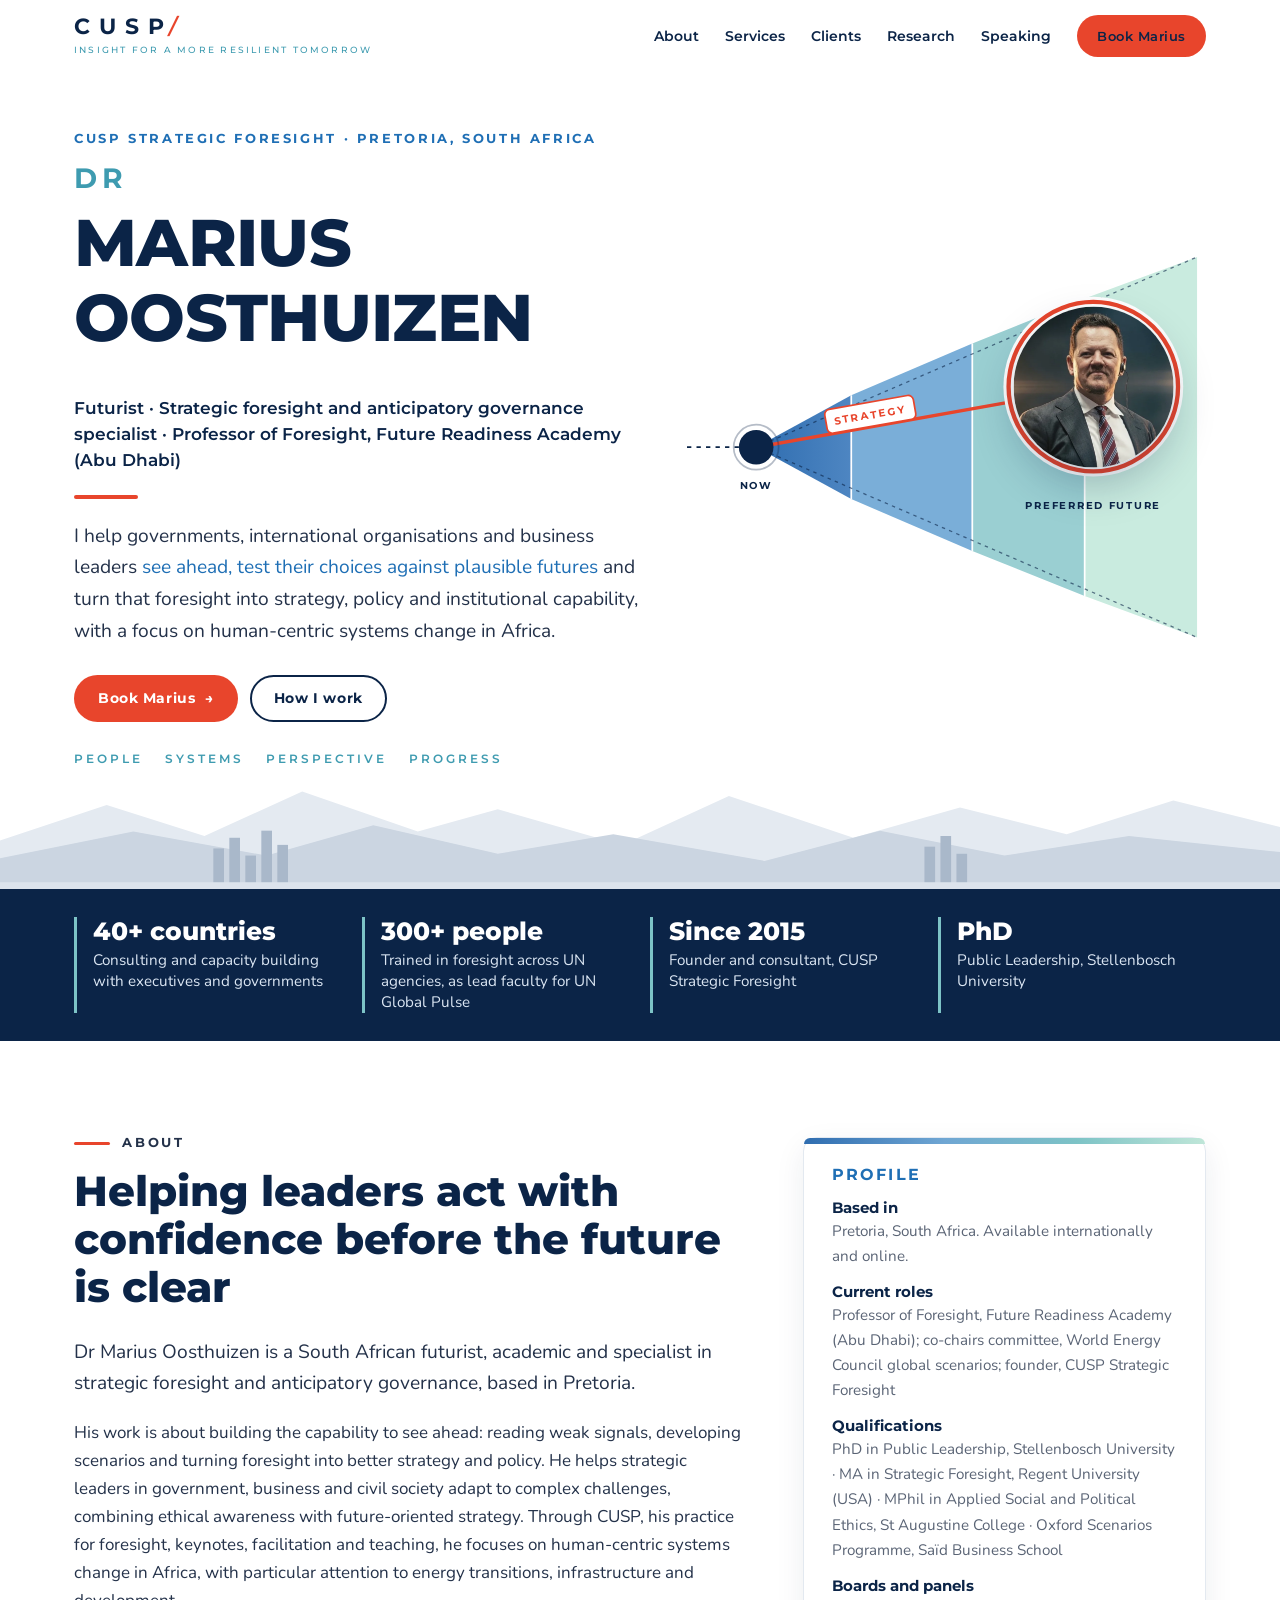
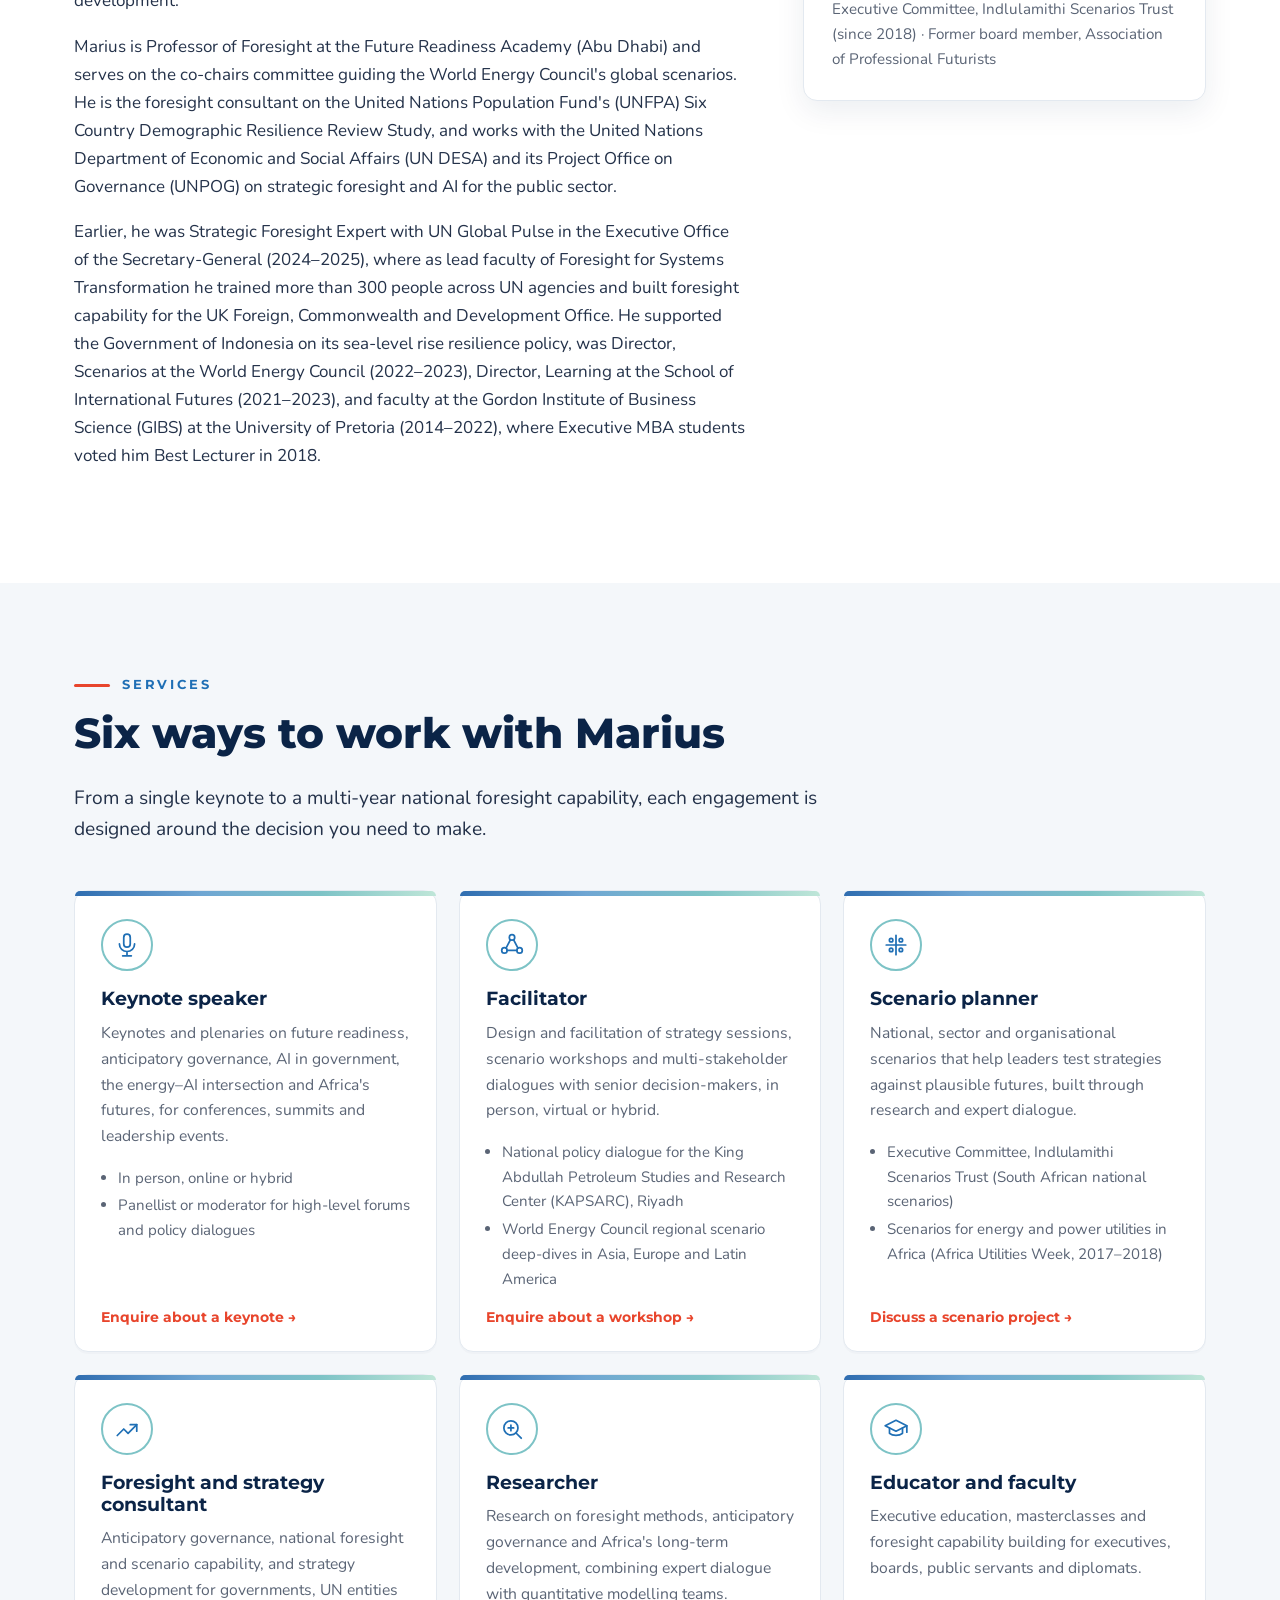
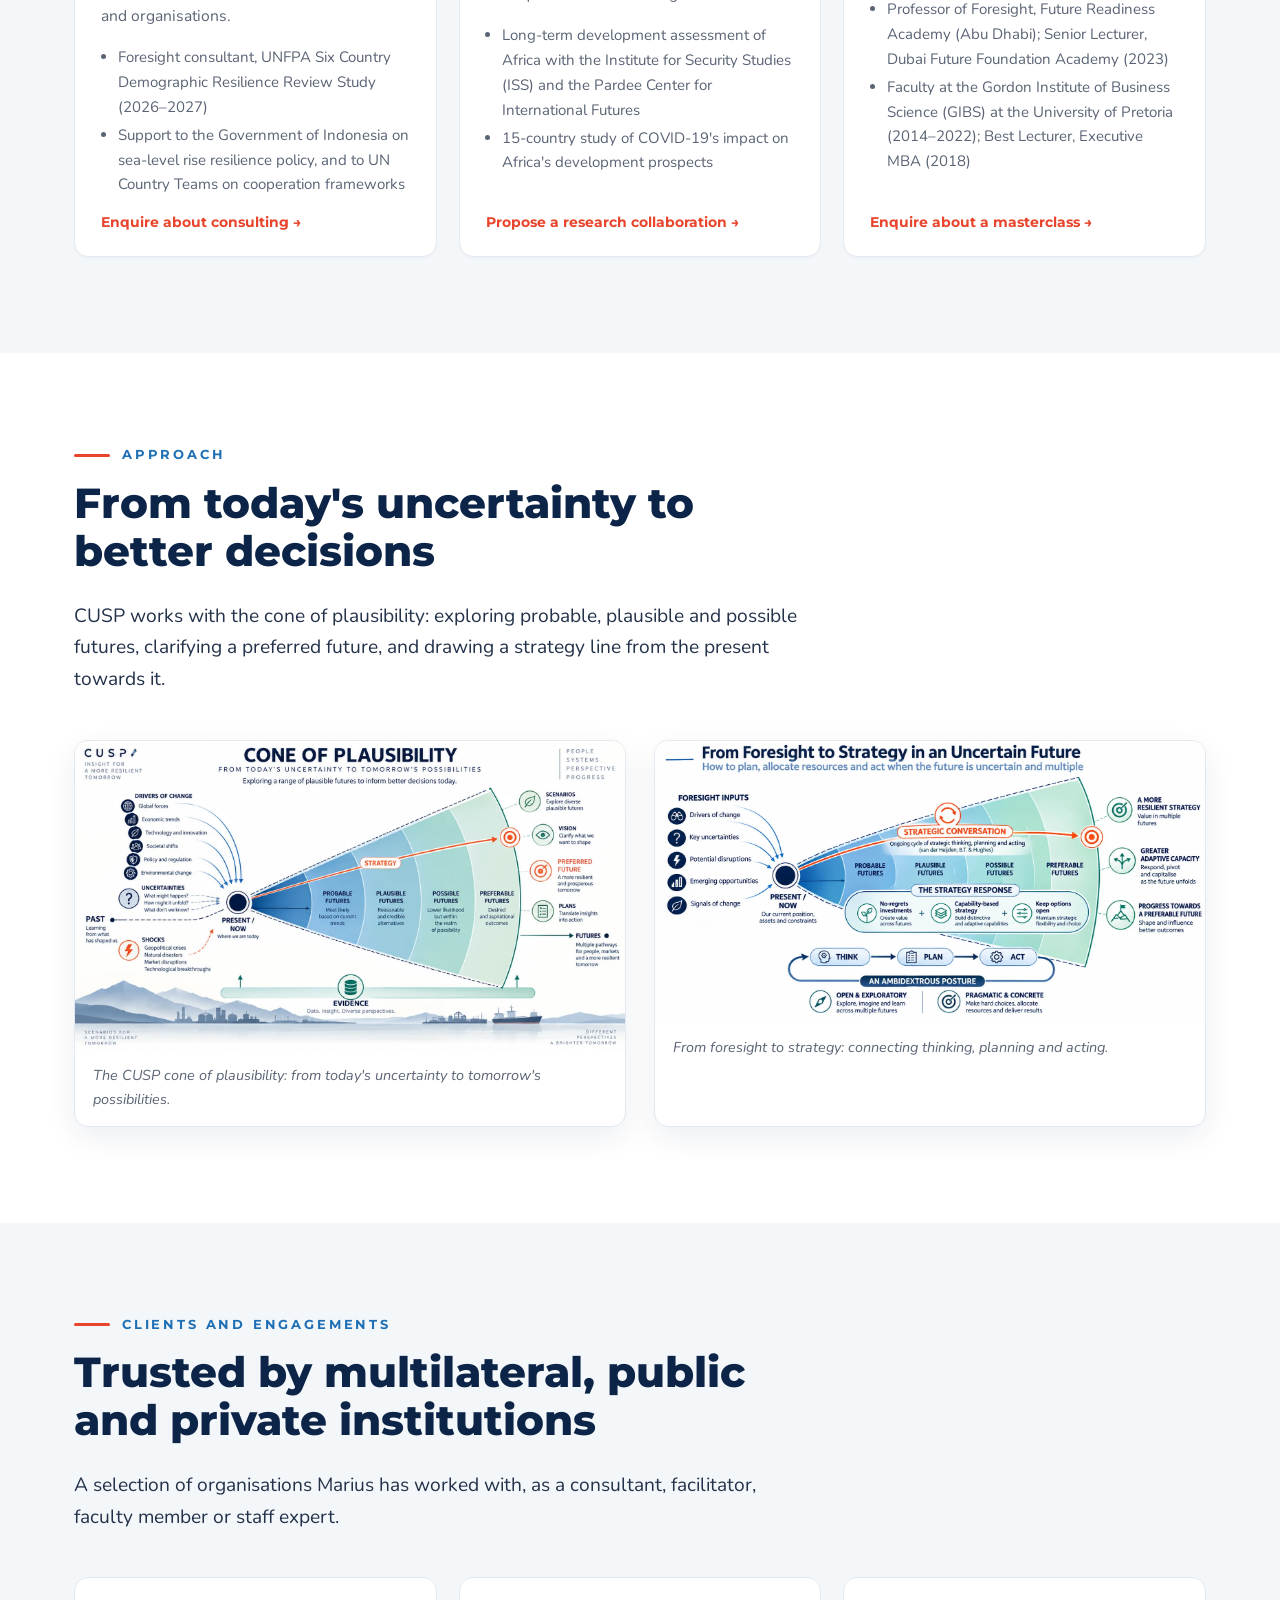
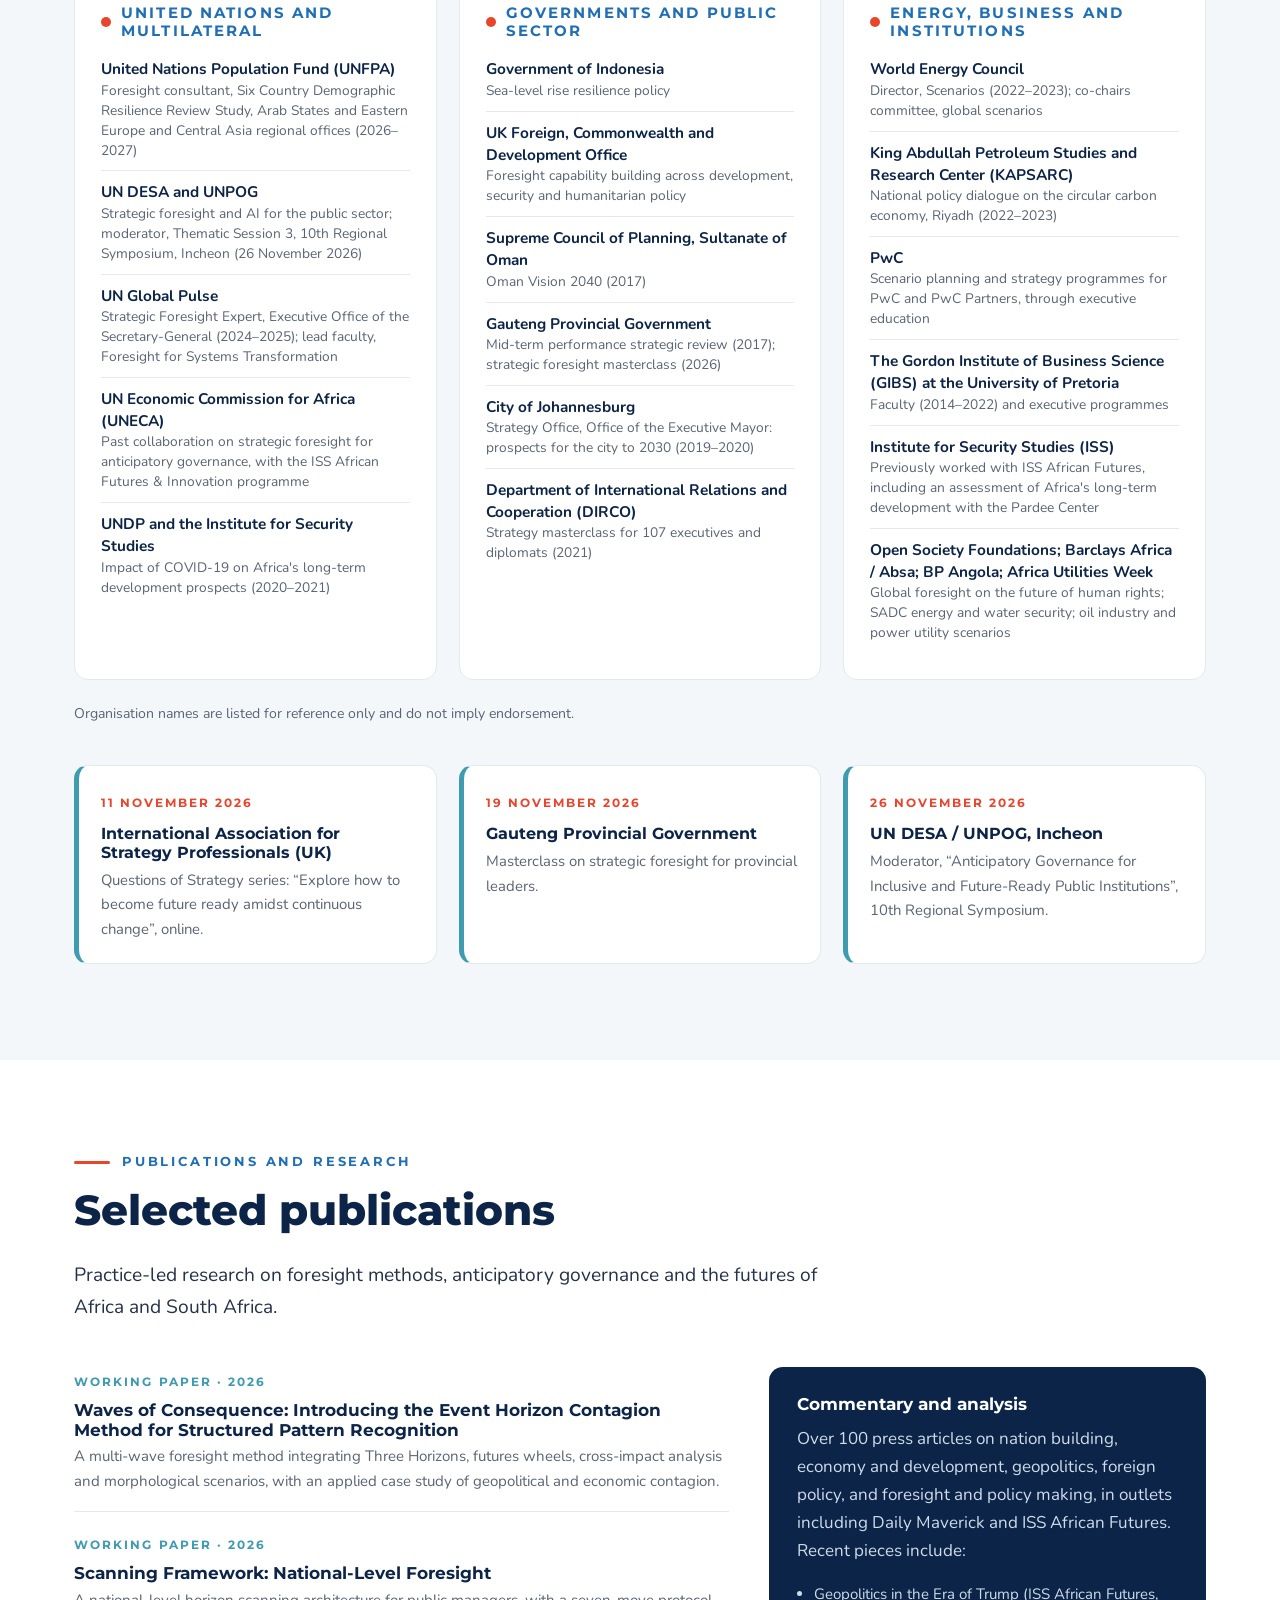
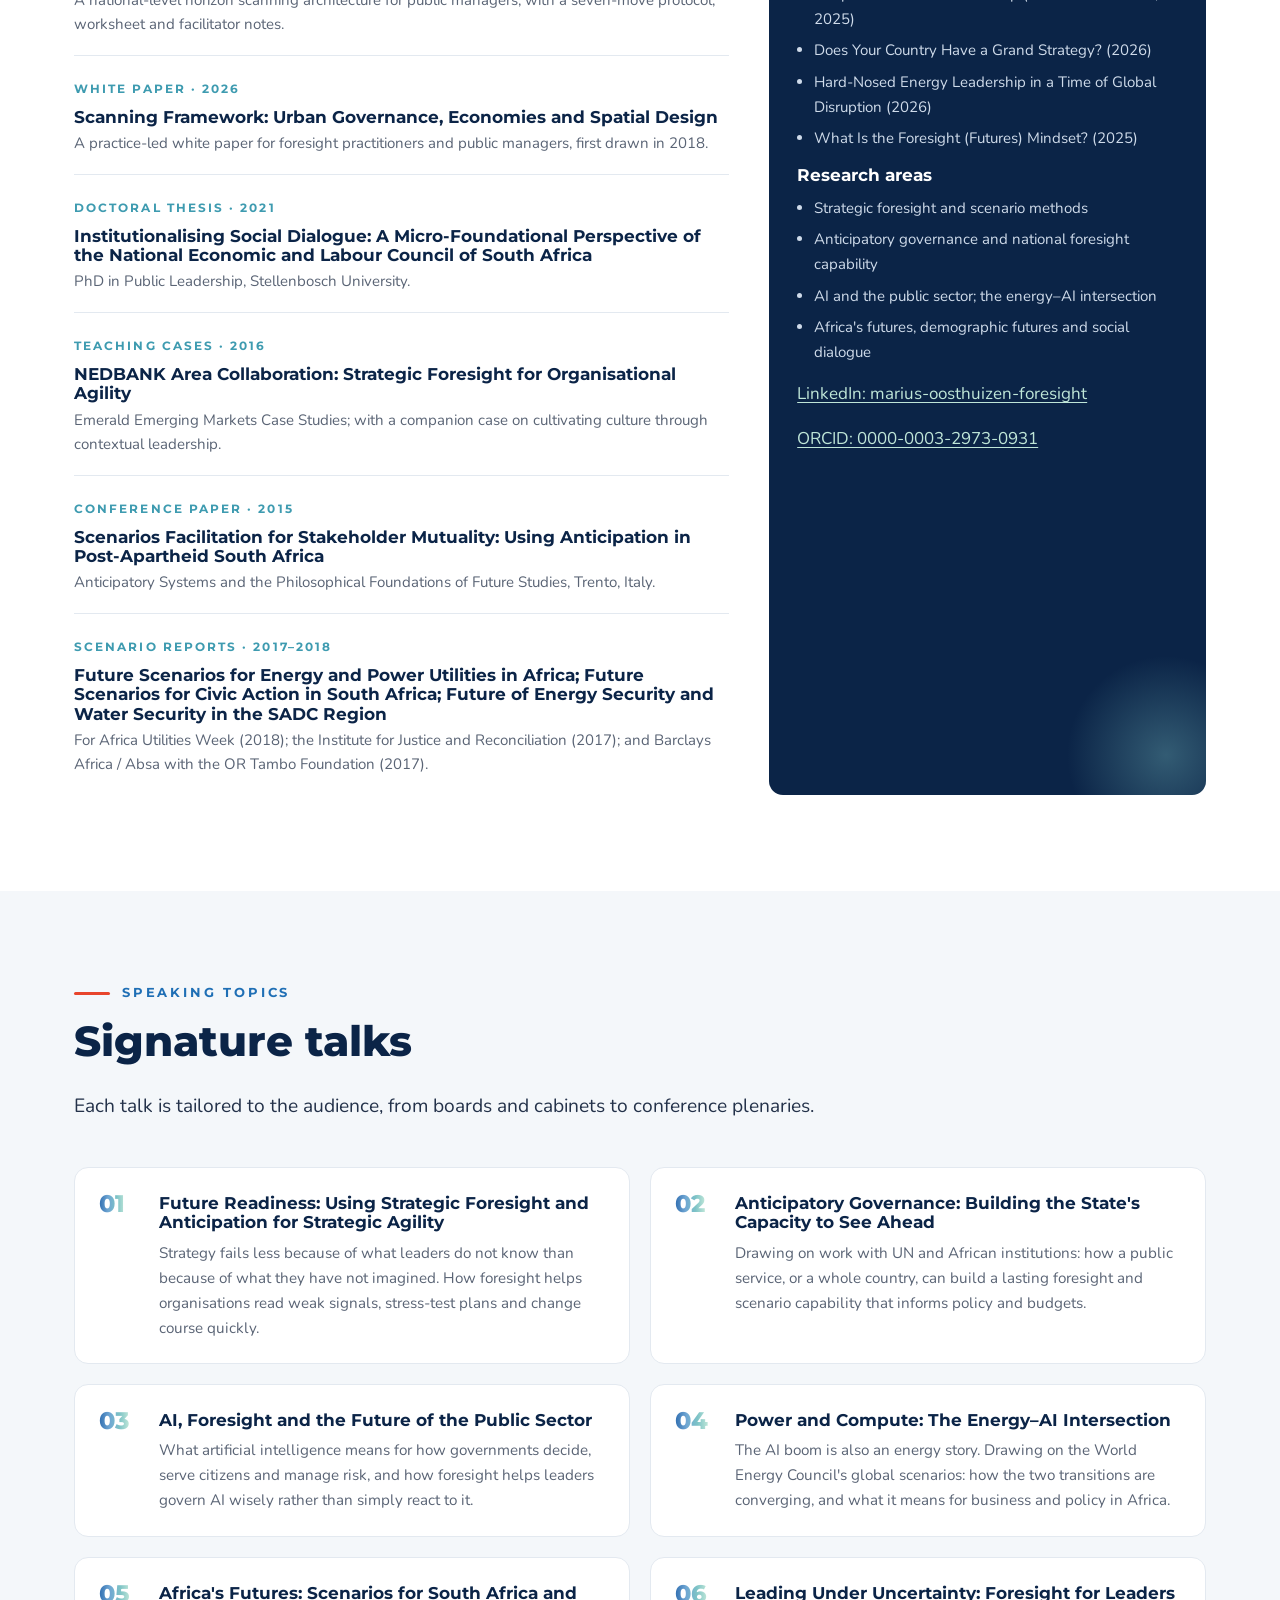
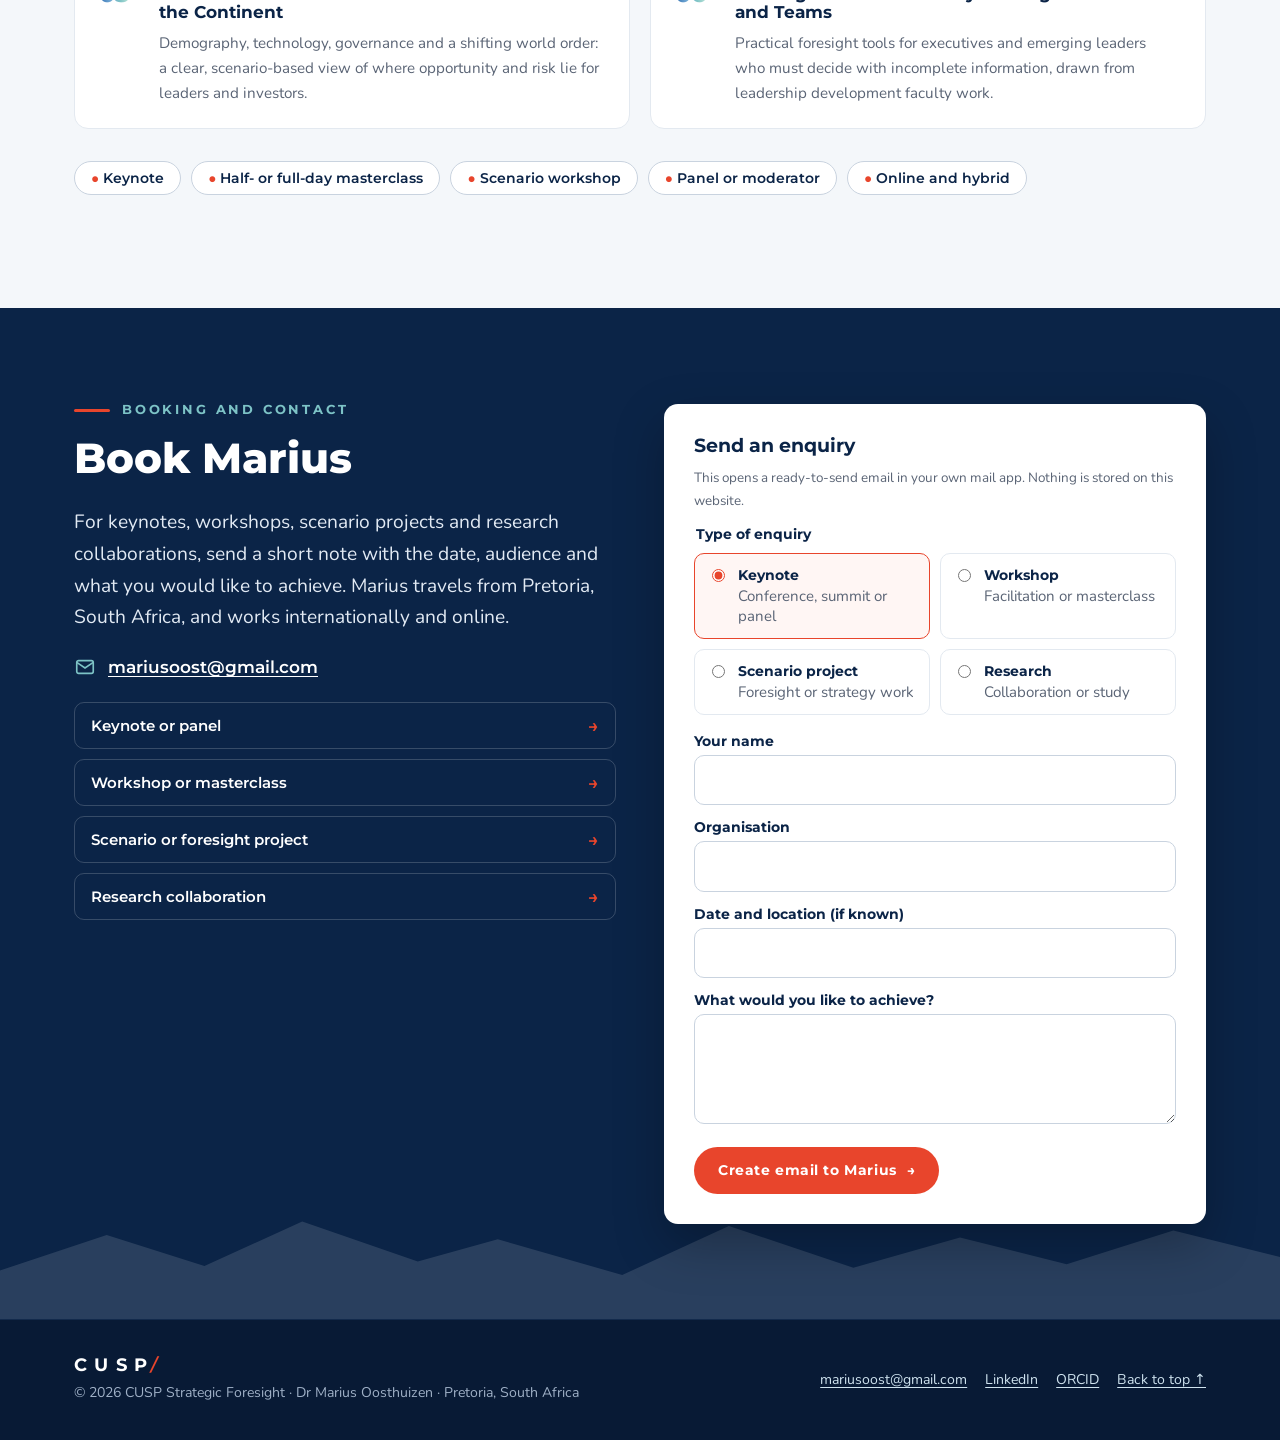
==== index.html @ da92bbe0 "CUSP website: initial publish" ====
<!doctype html>
<html lang="en-ZA">
<head>
<meta charset="utf-8">
<meta name="viewport" content="width=device-width,initial-scale=1">
<title>Dr Marius Oosthuizen | CUSP Strategic Foresight</title>
<meta name="description" content="Dr Marius Oosthuizen is a South African futurist and specialist in strategic foresight and anticipatory governance. Keynotes, facilitation, scenario planning, consulting, research and teaching, from Pretoria to the world.">
<meta name="author" content="Dr Marius Oosthuizen">
<meta name="theme-color" content="#0B2447">
<!-- When the site has its final address, set it here and in og:url / og:image (absolute URLs). -->
<link rel="canonical" href="https://mariusoost-sketch.github.io/">
<meta property="og:url" content="https://mariusoost-sketch.github.io/">
<meta property="og:type" content="website">
<meta property="og:site_name" content="CUSP Strategic Foresight">
<meta property="og:title" content="Dr Marius Oosthuizen | CUSP Strategic Foresight">
<meta property="og:description" content="Strategic foresight and anticipatory governance for leaders in Africa and beyond: keynotes, facilitation, scenario planning, consulting, research and teaching.">
<meta property="og:image" content="https://mariusoost-sketch.github.io/assets/img/og-image.png">
<meta property="og:image:width" content="1200">
<meta property="og:image:height" content="630">
<meta property="og:image:alt" content="CUSP Strategic Foresight: Dr Marius Oosthuizen, with the CUSP cone of plausibility">
<meta property="og:locale" content="en_ZA">
<meta name="twitter:card" content="summary_large_image">
<meta name="twitter:title" content="Dr Marius Oosthuizen | CUSP Strategic Foresight">
<meta name="twitter:description" content="Strategic foresight and anticipatory governance: keynotes, facilitation, scenario planning, consulting, research and teaching.">
<meta name="twitter:image" content="https://mariusoost-sketch.github.io/assets/img/og-image.png">
<link rel="icon" href="assets/img/favicon.svg" type="image/svg+xml">
<link rel="icon" href="assets/img/favicon-32.png" sizes="32x32" type="image/png">
<link rel="apple-touch-icon" href="assets/img/apple-touch-icon.png">
<link rel="preload" href="assets/fonts/montserrat-var.woff2" as="font" type="font/woff2" crossorigin>
<link rel="preload" href="assets/fonts/nunito-var.woff2" as="font" type="font/woff2" crossorigin>
<link rel="stylesheet" href="assets/css/styles.css">
<script type="application/ld+json">
{
  "@context":"https://schema.org",
  "@type":"Person",
  "name":"Marius Oosthuizen",
  "honorificPrefix":"Dr",
  "jobTitle":"Strategic foresight and anticipatory governance specialist; Professor of Foresight, Future Readiness Academy (Abu Dhabi)",
  "email":"mailto:mariusoost@gmail.com",
  "address":{"@type":"PostalAddress","addressLocality":"Pretoria","addressCountry":"ZA"},
  "worksFor":{"@type":"Organization","name":"CUSP Strategic Foresight","foundingDate":"2015"},
  "alumniOf":[{"@type":"CollegeOrUniversity","name":"Stellenbosch University"},{"@type":"CollegeOrUniversity","name":"Regent University"}],
  "sameAs":["https://orcid.org/0000-0003-2973-0931","https://www.linkedin.com/in/marius-oosthuizen-foresight/"]
}
</script>
</head>
<body>
<a class="skip" href="#main">Skip to content</a>

<header class="site-header" id="top">
  <nav class="wrap nav" aria-label="Main">
    <a class="brand" href="#top" aria-label="CUSP Strategic Foresight, back to top">
      <span class="wordmark">CUSP<span class="slash" aria-hidden="true">/</span></span>
      <span class="tagline">Insight for a more resilient tomorrow</span>
    </a>
    <button class="menu-toggle" aria-expanded="false" aria-controls="nav-links" aria-label="Open menu">
      <svg viewBox="0 0 24 24" fill="none" stroke="currentColor" stroke-width="2" stroke-linecap="round" aria-hidden="true"><path d="M3 6h18M3 12h18M3 18h18"/></svg>
    </button>
    <ul class="nav-links" id="nav-links">
      <li><a href="#about">About</a></li>
      <li><a href="#services">Services</a></li>
      <li><a href="#clients">Clients</a></li>
      <li><a href="#research">Research</a></li>
      <li><a href="#topics">Speaking</a></li>
      <li><a class="btn btn-primary" href="#book">Book Marius</a></li>
    </ul>
  </nav>
</header>

<main id="main">

<!-- ================= HERO ================= -->
<section class="hero" aria-labelledby="hero-title">
  <div class="wrap hero-grid">
    <div>
      <p class="eyebrow">CUSP Strategic Foresight · Pretoria, South Africa</p>
      <h1 id="hero-title"><span class="dr">Dr</span>Marius Oosthuizen</h1>
      <p class="title">Futurist · Strategic foresight and anticipatory governance specialist · Professor of Foresight, Future Readiness Academy (Abu Dhabi)</p>
      <div class="rule" aria-hidden="true"></div>
      <p class="lede">I help governments, international organisations and business leaders <span class="hl">see ahead, test their choices against plausible futures</span> and turn that foresight into strategy, policy and institutional capability, with a focus on human-centric systems change in Africa.</p>
      <div class="hero-ctas">
        <a class="btn btn-primary" href="mailto:mariusoost@gmail.com?subject=Book%20Marius%3A%20enquiry%20via%20the%20CUSP%20website">Book Marius <span aria-hidden="true">→</span></a>
        <a class="btn btn-ghost" href="#services">How I work</a>
      </div>
      <ul class="pillars" aria-label="CUSP focus">
        <li>PEOPLE</li><li>SYSTEMS</li><li>PERSPECTIVE</li><li>PROGRESS</li>
      </ul>
    </div>
    <div class="hero-visual">
      <svg class="cone" viewBox="0 0 600 440" preserveAspectRatio="xMidYMid meet" aria-hidden="true">
        <defs>
          <linearGradient id="g1" x1="0" x2="1"><stop offset="0" stop-color="#2F6DB0"/><stop offset="1" stop-color="#4E86C2"/></linearGradient>
        </defs>
        <line x1="0" y1="220" x2="70" y2="220" stroke="#0B2447" stroke-width="2" stroke-dasharray="5 6"/>
        <polygon points="80,220 190,160 190,280" fill="url(#g1)"/>
        <polygon points="190,160 330,100 330,340 190,280" fill="#7AAED8"/>
        <polygon points="330,100 460,48 460,392 330,340" fill="#9ACFD2"/>
        <polygon points="460,48 590,0 590,440 460,392" fill="#C9EBDF"/>
        <line x1="190" y1="160" x2="190" y2="280" stroke="#fff" stroke-width="2"/>
        <line x1="330" y1="100" x2="330" y2="340" stroke="#fff" stroke-width="2"/>
        <line x1="460" y1="48" x2="460" y2="392" stroke="#fff" stroke-width="2"/>
        <line x1="80" y1="220" x2="590" y2="0" stroke="#0B2447" stroke-width="1.5" stroke-dasharray="4 5" opacity=".6"/>
        <line x1="80" y1="220" x2="590" y2="440" stroke="#0B2447" stroke-width="1.5" stroke-dasharray="4 5" opacity=".6"/>
        <line x1="80" y1="220" x2="378" y2="167" stroke="#E8452C" stroke-width="4" stroke-linecap="round"/>
        <rect x="160" y="168" width="104" height="28" rx="6" fill="#fff" stroke="#E8452C" stroke-width="2" transform="rotate(-10 212 182)"/>
        <text x="212" y="187" text-anchor="middle" font-family="Montserrat,sans-serif" font-weight="700" font-size="12" letter-spacing="2.5" fill="#E8452C" transform="rotate(-10 212 182)">STRATEGY</text>
        <circle cx="470" cy="150" r="104" fill="#fff"/>
        <circle cx="470" cy="150" r="98" fill="none" stroke="#E8452C" stroke-width="5"/>
        <text x="470" y="292" text-anchor="middle" font-family="Montserrat,sans-serif" font-weight="700" font-size="11" letter-spacing="2" fill="#0B2447">PREFERRED FUTURE</text>
        <circle cx="80" cy="220" r="20" fill="#0B2447"/>
        <circle cx="80" cy="220" r="26" fill="none" stroke="#0B2447" stroke-width="2" opacity=".3"/>
        <text x="80" y="268" text-anchor="middle" font-family="Montserrat,sans-serif" font-weight="700" font-size="11" letter-spacing="2" fill="#0B2447">NOW</text>
      </svg>
      <div class="portrait">
        <picture>
          <source srcset="assets/img/marius-oosthuizen.webp" type="image/webp">
          <img src="assets/img/marius-oosthuizen.jpg" width="640" height="640" alt="Dr Marius Oosthuizen on stage in a dark grey suit and striped red tie, wearing an earpiece and holding a microphone, smiling against a dark background">
        </picture>
      </div>
    </div>
  </div>
  <svg class="mountains" viewBox="0 0 1440 150" preserveAspectRatio="none" aria-hidden="true">
    <polygon points="0,150 0,95 120,55 230,90 340,40 470,85 560,60 700,100 820,45 960,92 1080,58 1200,88 1320,50 1440,80 1440,150" fill="#E4EAF1"/>
    <polygon points="0,150 0,115 150,85 300,112 420,78 560,110 690,88 860,118 990,84 1130,112 1270,90 1440,108 1440,150" fill="#CBD5E1"/>
    <g fill="#A9B8CA"><rect x="240" y="104" width="12" height="40"/><rect x="258" y="92" width="12" height="52"/><rect x="276" y="112" width="12" height="32"/><rect x="294" y="84" width="12" height="60"/><rect x="312" y="100" width="12" height="44"/><rect x="1040" y="102" width="12" height="42"/><rect x="1058" y="90" width="12" height="54"/><rect x="1076" y="110" width="12" height="34"/></g>
    <rect x="0" y="142" width="1440" height="8" fill="#DCE3EC"/>
  </svg>
</section>

<div class="stats" role="region" aria-label="At a glance">
  <ul>
    <li><strong>40+ countries</strong>Consulting and capacity building with executives and governments</li>
    <li><strong>300+ people</strong>Trained in foresight across UN agencies, as lead faculty for UN Global Pulse</li>
    <li><strong>Since 2015</strong>Founder and consultant, CUSP Strategic Foresight</li>
    <li><strong>PhD</strong>Public Leadership, Stellenbosch University</li>
  </ul>
</div>

<!-- ================= ABOUT ================= -->
<section id="about" aria-labelledby="about-title">
  <div class="wrap about-grid">
    <div>
      <p class="kicker">About</p>
      <h2 id="about-title">Helping leaders act with confidence before the future is clear</h2>
      <p class="lede">Dr Marius Oosthuizen is a South African futurist, academic and specialist in strategic foresight and anticipatory governance, based in Pretoria.</p>
      <p>His work is about building the capability to see ahead: reading weak signals, developing scenarios and turning foresight into better strategy and policy. He helps strategic leaders in government, business and civil society adapt to complex challenges, combining ethical awareness with future-oriented strategy. Through CUSP, his practice for foresight, keynotes, facilitation and teaching, he focuses on human-centric systems change in Africa, with particular attention to energy transitions, infrastructure and development.</p>
      <p>Marius is Professor of Foresight at the Future Readiness Academy (Abu Dhabi) and serves on the co-chairs committee guiding the World Energy Council's global scenarios. He is the foresight consultant on the United Nations Population Fund's (UNFPA) Six Country Demographic Resilience Review Study, and works with the United Nations Department of Economic and Social Affairs (UN DESA) and its Project Office on Governance (UNPOG) on strategic foresight and AI for the public sector.</p>
      <p>Earlier, he was Strategic Foresight Expert with UN Global Pulse in the Executive Office of the Secretary-General (2024–2025), where as lead faculty of Foresight for Systems Transformation he trained more than 300 people across UN agencies and built foresight capability for the UK Foreign, Commonwealth and Development Office. He supported the Government of Indonesia on its sea-level rise resilience policy, was Director, Scenarios at the World Energy Council (2022–2023), Director, Learning at the School of International Futures (2021–2023), and faculty at the Gordon Institute of Business Science (GIBS) at the University of Pretoria (2014–2022), where Executive MBA students voted him Best Lecturer in 2018.</p>
    </div>
    <aside class="facts" aria-labelledby="facts-title">
      <div class="grad-bar" aria-hidden="true"></div>
      <h3 id="facts-title">Profile</h3>
      <dl>
        <dt>Based in</dt><dd>Pretoria, South Africa. Available internationally and online.</dd>
        <dt>Current roles</dt><dd>Professor of Foresight, Future Readiness Academy (Abu Dhabi); co-chairs committee, World Energy Council global scenarios; founder, CUSP Strategic Foresight</dd>
        <dt>Qualifications</dt><dd>PhD in Public Leadership, Stellenbosch University · MA in Strategic Foresight, Regent University (USA) · MPhil in Applied Social and Political Ethics, St Augustine College · Oxford Scenarios Programme, Saïd Business School</dd>
        <dt>Boards and panels</dt><dd>Executive Committee, Indlulamithi Scenarios Trust (since 2018) · Former board member, Association of Professional Futurists</dd>
      </dl>
    </aside>
  </div>
</section>

<!-- ================= SERVICES ================= -->
<section id="services" class="section-soft" aria-labelledby="services-title">
  <div class="wrap">
    <div class="section-head">
      <p class="kicker">Services</p>
      <h2 id="services-title">Six ways to work with Marius</h2>
      <p class="lede">From a single keynote to a multi-year national foresight capability, each engagement is designed around the decision you need to make.</p>
    </div>
    <div class="cards">
      <article class="card">
        <div class="icon" aria-hidden="true"><svg viewBox="0 0 24 24" fill="none" stroke="currentColor" stroke-width="1.6" stroke-linecap="round" stroke-linejoin="round"><rect x="9" y="2" width="6" height="12" rx="3"/><path d="M5 11a7 7 0 0 0 14 0M12 18v4M8 22h8"/></svg></div>
        <h3>Keynote speaker</h3>
        <p>Keynotes and plenaries on future readiness, anticipatory governance, AI in government, the energy–AI intersection and Africa's futures, for conferences, summits and leadership events.</p>
        <ul><li>In person, online or hybrid</li><li>Panellist or moderator for high-level forums and policy dialogues</li></ul>
        <a class="card-cta" href="mailto:mariusoost@gmail.com?subject=Book%20Marius%3A%20keynote%20enquiry">Enquire about a keynote →</a>
      </article>
      <article class="card">
        <div class="icon" aria-hidden="true"><svg viewBox="0 0 24 24" fill="none" stroke="currentColor" stroke-width="1.6" stroke-linecap="round" stroke-linejoin="round"><circle cx="12" cy="5" r="2.5"/><circle cx="5" cy="17" r="2.5"/><circle cx="19" cy="17" r="2.5"/><path d="M10.5 7.2 6.5 14.8M13.5 7.2l4 7.6M7.5 17h9"/></svg></div>
        <h3>Facilitator</h3>
        <p>Design and facilitation of strategy sessions, scenario workshops and multi-stakeholder dialogues with senior decision-makers, in person, virtual or hybrid.</p>
        <ul><li>National policy dialogue for the King Abdullah Petroleum Studies and Research Center (KAPSARC), Riyadh</li><li>World Energy Council regional scenario deep-dives in Asia, Europe and Latin America</li></ul>
        <a class="card-cta" href="mailto:mariusoost@gmail.com?subject=Book%20Marius%3A%20workshop%20or%20facilitation%20enquiry">Enquire about a workshop →</a>
      </article>
      <article class="card">
        <div class="icon" aria-hidden="true"><svg viewBox="0 0 24 24" fill="none" stroke="currentColor" stroke-width="1.6" stroke-linecap="round" stroke-linejoin="round"><path d="M3 12h18M12 3v18"/><circle cx="7.5" cy="7.5" r="1.6"/><circle cx="16.5" cy="7.5" r="1.6"/><circle cx="7.5" cy="16.5" r="1.6"/><circle cx="16.5" cy="16.5" r="1.6"/></svg></div>
        <h3>Scenario planner</h3>
        <p>National, sector and organisational scenarios that help leaders test strategies against plausible futures, built through research and expert dialogue.</p>
        <ul><li>Executive Committee, Indlulamithi Scenarios Trust (South African national scenarios)</li><li>Scenarios for energy and power utilities in Africa (Africa Utilities Week, 2017–2018)</li></ul>
        <a class="card-cta" href="mailto:mariusoost@gmail.com?subject=Book%20Marius%3A%20scenario%20project%20enquiry">Discuss a scenario project →</a>
      </article>
      <article class="card">
        <div class="icon" aria-hidden="true"><svg viewBox="0 0 24 24" fill="none" stroke="currentColor" stroke-width="1.6" stroke-linecap="round" stroke-linejoin="round"><path d="M3 18 9 12l4 4 8-8"/><path d="M15 8h6v6"/></svg></div>
        <h3>Foresight and strategy consultant</h3>
        <p>Anticipatory governance, national foresight and scenario capability, and strategy development for governments, UN entities and organisations.</p>
        <ul><li>Foresight consultant, UNFPA Six Country Demographic Resilience Review Study (2026–2027)</li><li>Support to the Government of Indonesia on sea-level rise resilience policy, and to UN Country Teams on cooperation frameworks</li></ul>
        <a class="card-cta" href="mailto:mariusoost@gmail.com?subject=Book%20Marius%3A%20foresight%20and%20strategy%20consulting%20enquiry">Enquire about consulting →</a>
      </article>
      <article class="card">
        <div class="icon" aria-hidden="true"><svg viewBox="0 0 24 24" fill="none" stroke="currentColor" stroke-width="1.6" stroke-linecap="round" stroke-linejoin="round"><circle cx="11" cy="11" r="6.5"/><path d="m20.5 20.5-4.8-4.8M8.5 11h5M11 8.5v5"/></svg></div>
        <h3>Researcher</h3>
        <p>Research on foresight methods, anticipatory governance and Africa's long-term development, combining expert dialogue with quantitative modelling teams.</p>
        <ul><li>Long-term development assessment of Africa with the Institute for Security Studies (ISS) and the Pardee Center for International Futures</li><li>15-country study of COVID-19's impact on Africa's development prospects</li></ul>
        <a class="card-cta" href="mailto:mariusoost@gmail.com?subject=Book%20Marius%3A%20research%20collaboration%20enquiry">Propose a research collaboration →</a>
      </article>
      <article class="card">
        <div class="icon" aria-hidden="true"><svg viewBox="0 0 24 24" fill="none" stroke="currentColor" stroke-width="1.6" stroke-linecap="round" stroke-linejoin="round"><path d="M2 9 12 4l10 5-10 5L2 9Z"/><path d="M6 11v5c3 2.5 9 2.5 12 0v-5M22 9v6"/></svg></div>
        <h3>Educator and faculty</h3>
        <p>Executive education, masterclasses and foresight capability building for executives, boards, public servants and diplomats.</p>
        <ul><li>Professor of Foresight, Future Readiness Academy (Abu Dhabi); Senior Lecturer, Dubai Future Foundation Academy (2023)</li><li>Faculty at the Gordon Institute of Business Science (GIBS) at the University of Pretoria (2014–2022); Best Lecturer, Executive MBA (2018)</li></ul>
        <a class="card-cta" href="mailto:mariusoost@gmail.com?subject=Book%20Marius%3A%20masterclass%20or%20training%20enquiry">Enquire about a masterclass →</a>
      </article>
    </div>
  </div>
</section>

<!-- ================= APPROACH ================= -->
<section id="approach" aria-labelledby="approach-title">
  <div class="wrap">
    <div class="section-head">
      <p class="kicker">Approach</p>
      <h2 id="approach-title">From today's uncertainty to better decisions</h2>
      <p class="lede">CUSP works with the cone of plausibility: exploring probable, plausible and possible futures, clarifying a preferred future, and drawing a strategy line from the present towards it.</p>
    </div>
    <div class="approach-grid">
      <figure>
        <picture>
          <source srcset="assets/img/cone-of-plausibility.webp" type="image/webp">
          <img src="assets/img/cone-of-plausibility.jpg" width="1600" height="900" loading="lazy" alt="CUSP cone of plausibility: drivers of change, uncertainties and shocks feed the present, which opens into probable, plausible, possible and preferable futures, with a strategy arrow towards a preferred future, grounded in evidence.">
        </picture>
        <figcaption>The CUSP cone of plausibility: from today's uncertainty to tomorrow's possibilities.</figcaption>
      </figure>
      <figure>
        <picture>
          <source srcset="assets/img/foresight-to-strategy.webp" type="image/webp">
          <img src="assets/img/foresight-to-strategy.jpg" width="1600" height="819" loading="lazy" alt="CUSP visual 'From foresight to strategy', linking thinking, planning and acting.">
        </picture>
        <figcaption>From foresight to strategy: connecting thinking, planning and acting.</figcaption>
      </figure>
    </div>
  </div>
</section>

<!-- ================= CLIENTS ================= -->
<section id="clients" class="section-soft" aria-labelledby="clients-title">
  <div class="wrap">
    <div class="section-head">
      <p class="kicker">Clients and engagements</p>
      <h2 id="clients-title">Trusted by multilateral, public and private institutions</h2>
      <p class="lede">A selection of organisations Marius has worked with, as a consultant, facilitator, faculty member or staff expert.</p>
    </div>
    <div class="client-groups">
      <div class="client-group">
        <h3>United Nations and multilateral</h3>
        <ul>
          <li><strong>United Nations Population Fund (UNFPA)</strong><span>Foresight consultant, Six Country Demographic Resilience Review Study, Arab States and Eastern Europe and Central Asia regional offices (2026–2027)</span></li>
          <li><strong>UN DESA and UNPOG</strong><span>Strategic foresight and AI for the public sector; moderator, Thematic Session 3, 10th Regional Symposium, Incheon (26 November 2026)</span></li>
          <li><strong>UN Global Pulse</strong><span>Strategic Foresight Expert, Executive Office of the Secretary-General (2024–2025); lead faculty, Foresight for Systems Transformation</span></li>
          <li><strong>UN Economic Commission for Africa (UNECA)</strong><span>Past collaboration on strategic foresight for anticipatory governance, with the ISS African Futures &amp; Innovation programme</span></li>
          <li><strong>UNDP and the Institute for Security Studies</strong><span>Impact of COVID-19 on Africa's long-term development prospects (2020–2021)</span></li>
        </ul>
      </div>
      <div class="client-group">
        <h3>Governments and public sector</h3>
        <ul>
          <li><strong>Government of Indonesia</strong><span>Sea-level rise resilience policy</span></li>
          <li><strong>UK Foreign, Commonwealth and Development Office</strong><span>Foresight capability building across development, security and humanitarian policy</span></li>
          <li><strong>Supreme Council of Planning, Sultanate of Oman</strong><span>Oman Vision 2040 (2017)</span></li>
          <li><strong>Gauteng Provincial Government</strong><span>Mid-term performance strategic review (2017); strategic foresight masterclass (2026)</span></li>
          <li><strong>City of Johannesburg</strong><span>Strategy Office, Office of the Executive Mayor: prospects for the city to 2030 (2019–2020)</span></li>
          <li><strong>Department of International Relations and Cooperation (DIRCO)</strong><span>Strategy masterclass for 107 executives and diplomats (2021)</span></li>
        </ul>
      </div>
      <div class="client-group">
        <h3>Energy, business and institutions</h3>
        <ul>
          <li><strong>World Energy Council</strong><span>Director, Scenarios (2022–2023); co-chairs committee, global scenarios</span></li>
          <li><strong>King Abdullah Petroleum Studies and Research Center (KAPSARC)</strong><span>National policy dialogue on the circular carbon economy, Riyadh (2022–2023)</span></li>
          <li><strong>PwC</strong><span>Scenario planning and strategy programmes for PwC and PwC Partners, through executive education</span></li>
          <li><strong>The Gordon Institute of Business Science (GIBS) at the University of Pretoria</strong><span>Faculty (2014–2022) and executive programmes</span></li>
          <li><strong>Institute for Security Studies (ISS)</strong><span>Previously worked with ISS African Futures, including an assessment of Africa's long-term development with the Pardee Center</span></li>
          <li><strong>Open Society Foundations; Barclays Africa / Absa; BP Angola; Africa Utilities Week</strong><span>Global foresight on the future of human rights; SADC energy and water security; oil industry and power utility scenarios</span></li>
        </ul>
      </div>
    </div>
    <p class="note">Organisation names are listed for reference only and do not imply endorsement.</p>

    <h3 class="sr-only">Recent and upcoming engagements</h3>
    <ul class="timeline" aria-label="Recent and upcoming engagements">
      <li><time datetime="2026-11-11">11 November 2026</time><h3>International Association for Strategy Professionals (UK)</h3><p>Questions of Strategy series: “Explore how to become future ready amidst continuous change”, online.</p></li>
      <li><time datetime="2026-11-19">19 November 2026</time><h3>Gauteng Provincial Government</h3><p>Masterclass on strategic foresight for provincial leaders.</p></li>
      <li><time datetime="2026-11-26">26 November 2026</time><h3>UN DESA / UNPOG, Incheon</h3><p>Moderator, “Anticipatory Governance for Inclusive and Future-Ready Public Institutions”, 10th Regional Symposium.</p></li>
    </ul>
  </div>
</section>

<!-- ================= RESEARCH ================= -->
<section id="research" aria-labelledby="research-title">
  <div class="wrap">
    <div class="section-head">
      <p class="kicker">Publications and research</p>
      <h2 id="research-title">Selected publications</h2>
      <p class="lede">Practice-led research on foresight methods, anticipatory governance and the futures of Africa and South Africa.</p>
    </div>
    <div class="pubs">
      <ul class="pub-list">
        <li><span class="pub-type">Working paper · 2026</span><h3>Waves of Consequence: Introducing the Event Horizon Contagion Method for Structured Pattern Recognition</h3><p>A multi-wave foresight method integrating Three Horizons, futures wheels, cross-impact analysis and morphological scenarios, with an applied case study of geopolitical and economic contagion.</p></li>
        <li><span class="pub-type">Working paper · 2026</span><h3>Scanning Framework: National-Level Foresight</h3><p>A national-level horizon scanning architecture for public managers, with a seven-move protocol, worksheet and facilitator notes.</p></li>
        <li><span class="pub-type">White paper · 2026</span><h3>Scanning Framework: Urban Governance, Economies and Spatial Design</h3><p>A practice-led white paper for foresight practitioners and public managers, first drawn in 2018.</p></li>
        <li><span class="pub-type">Doctoral thesis · 2021</span><h3>Institutionalising Social Dialogue: A Micro-Foundational Perspective of the National Economic and Labour Council of South Africa</h3><p>PhD in Public Leadership, Stellenbosch University.</p></li>
        <li><span class="pub-type">Teaching cases · 2016</span><h3>NEDBANK Area Collaboration: Strategic Foresight for Organisational Agility</h3><p>Emerald Emerging Markets Case Studies; with a companion case on cultivating culture through contextual leadership.</p></li>
        <li><span class="pub-type">Conference paper · 2015</span><h3>Scenarios Facilitation for Stakeholder Mutuality: Using Anticipation in Post-Apartheid South Africa</h3><p>Anticipatory Systems and the Philosophical Foundations of Future Studies, Trento, Italy.</p></li>
        <li><span class="pub-type">Scenario reports · 2017–2018</span><h3>Future Scenarios for Energy and Power Utilities in Africa; Future Scenarios for Civic Action in South Africa; Future of Energy Security and Water Security in the SADC Region</h3><p>For Africa Utilities Week (2018); the Institute for Justice and Reconciliation (2017); and Barclays Africa / Absa with the OR Tambo Foundation (2017).</p></li>
      </ul>
      <aside class="side-box" aria-labelledby="commentary-title">
        <h3 id="commentary-title">Commentary and analysis</h3>
        <p>Over 100 press articles on nation building, economy and development, geopolitics, foreign policy, and foresight and policy making, in outlets including Daily Maverick and ISS African Futures. Recent pieces include:</p>
        <ul>
          <li>Geopolitics in the Era of Trump (ISS African Futures, 2025)</li>
          <li>Does Your Country Have a Grand Strategy? (2026)</li>
          <li>Hard-Nosed Energy Leadership in a Time of Global Disruption (2026)</li>
          <li>What Is the Foresight (Futures) Mindset? (2025)</li>
        </ul>
        <h3>Research areas</h3>
        <ul>
          <li>Strategic foresight and scenario methods</li>
          <li>Anticipatory governance and national foresight capability</li>
          <li>AI and the public sector; the energy–AI intersection</li>
          <li>Africa's futures, demographic futures and social dialogue</li>
        </ul>
        <p><a href="https://www.linkedin.com/in/marius-oosthuizen-foresight/" rel="noopener">LinkedIn: marius-oosthuizen-foresight</a></p>
        <p><a href="https://orcid.org/0000-0003-2973-0931" rel="noopener">ORCID: 0000-0003-2973-0931</a></p>
      </aside>
    </div>
  </div>
</section>

<!-- ================= TOPICS ================= -->
<section id="topics" class="section-soft" aria-labelledby="topics-title">
  <div class="wrap">
    <div class="section-head">
      <p class="kicker">Speaking topics</p>
      <h2 id="topics-title">Signature talks</h2>
      <p class="lede">Each talk is tailored to the audience, from boards and cabinets to conference plenaries.</p>
    </div>
    <div class="topics">
      <article class="topic"><h3>Future Readiness: Using Strategic Foresight and Anticipation for Strategic Agility</h3><p>Strategy fails less because of what leaders do not know than because of what they have not imagined. How foresight helps organisations read weak signals, stress-test plans and change course quickly.</p></article>
      <article class="topic"><h3>Anticipatory Governance: Building the State's Capacity to See Ahead</h3><p>Drawing on work with UN and African institutions: how a public service, or a whole country, can build a lasting foresight and scenario capability that informs policy and budgets.</p></article>
      <article class="topic"><h3>AI, Foresight and the Future of the Public Sector</h3><p>What artificial intelligence means for how governments decide, serve citizens and manage risk, and how foresight helps leaders govern AI wisely rather than simply react to it.</p></article>
      <article class="topic"><h3>Power and Compute: The Energy–AI Intersection</h3><p>The AI boom is also an energy story. Drawing on the World Energy Council's global scenarios: how the two transitions are converging, and what it means for business and policy in Africa.</p></article>
      <article class="topic"><h3>Africa's Futures: Scenarios for South Africa and the Continent</h3><p>Demography, technology, governance and a shifting world order: a clear, scenario-based view of where opportunity and risk lie for leaders and investors.</p></article>
      <article class="topic"><h3>Leading Under Uncertainty: Foresight for Leaders and Teams</h3><p>Practical foresight tools for executives and emerging leaders who must decide with incomplete information, drawn from leadership development faculty work.</p></article>
    </div>
    <ul class="formats" aria-label="Speaking formats">
      <li><b>●</b> Keynote</li><li><b>●</b> Half- or full-day masterclass</li><li><b>●</b> Scenario workshop</li><li><b>●</b> Panel or moderator</li><li><b>●</b> Online and hybrid</li>
    </ul>
  </div>
</section>

<!-- ================= BOOKING ================= -->
<section id="book" class="booking" aria-labelledby="book-title">
  <div class="wrap booking-grid">
    <div>
      <p class="kicker">Booking and contact</p>
      <h2 id="book-title">Book Marius</h2>
      <p class="lede">For keynotes, workshops, scenario projects and research collaborations, send a short note with the date, audience and what you would like to achieve. Marius travels from Pretoria, South Africa, and works internationally and online.</p>
      <p class="contact-line">
        <svg width="22" height="22" viewBox="0 0 24 24" fill="none" stroke="#7DC3C6" stroke-width="1.8" aria-hidden="true"><rect x="3" y="5" width="18" height="14" rx="2"/><path d="m3 7 9 6 9-6"/></svg>
        <a href="mailto:mariusoost@gmail.com">mariusoost@gmail.com</a>
      </p>
      <ul class="quick-links" aria-label="Quick enquiry emails">
        <li><a href="mailto:mariusoost@gmail.com?subject=Book%20Marius%3A%20keynote%20enquiry">Keynote or panel <span aria-hidden="true">→</span></a></li>
        <li><a href="mailto:mariusoost@gmail.com?subject=Book%20Marius%3A%20workshop%20or%20masterclass%20enquiry">Workshop or masterclass <span aria-hidden="true">→</span></a></li>
        <li><a href="mailto:mariusoost@gmail.com?subject=Book%20Marius%3A%20scenario%20project%20enquiry">Scenario or foresight project <span aria-hidden="true">→</span></a></li>
        <li><a href="mailto:mariusoost@gmail.com?subject=Book%20Marius%3A%20research%20collaboration%20enquiry">Research collaboration <span aria-hidden="true">→</span></a></li>
      </ul>
    </div>
    <form class="enquiry" id="enquiry" action="mailto:mariusoost@gmail.com" method="post" enctype="text/plain" novalidate>
      <h3>Send an enquiry</h3>
      <p class="small">This opens a ready-to-send email in your own mail app. Nothing is stored on this website.</p>
      <fieldset>
        <legend>Type of enquiry</legend>
        <div class="types">
          <label><input type="radio" name="type" value="Keynote" checked><span><b>Keynote</b>Conference, summit or panel</span></label>
          <label><input type="radio" name="type" value="Workshop"><span><b>Workshop</b>Facilitation or masterclass</span></label>
          <label><input type="radio" name="type" value="Scenario project"><span><b>Scenario project</b>Foresight or strategy work</span></label>
          <label><input type="radio" name="type" value="Research"><span><b>Research</b>Collaboration or study</span></label>
        </div>
      </fieldset>
      <div class="field"><label for="f-name">Your name</label><input id="f-name" name="name" autocomplete="name"></div>
      <div class="field"><label for="f-org">Organisation</label><input id="f-org" name="organisation" autocomplete="organization"></div>
      <div class="field"><label for="f-when">Date and location (if known)</label><input id="f-when" name="when"></div>
      <div class="field"><label for="f-msg">What would you like to achieve?</label><textarea id="f-msg" name="message"></textarea></div>
      <button class="btn btn-primary" type="submit">Create email to Marius <span aria-hidden="true">→</span></button>
    </form>
  </div>
  <svg class="mountains" viewBox="0 0 1440 150" preserveAspectRatio="none" aria-hidden="true"><polygon points="0,150 0,95 120,55 230,90 340,40 470,85 560,60 700,100 820,45 960,92 1080,58 1200,88 1320,50 1440,80 1440,150" fill="#fff"/></svg>
</section>

</main>

<footer class="site-footer">
  <div class="wrap footer-grid">
    <div>
      <span class="wordmark">CUSP<span class="slash" aria-hidden="true">/</span></span>
      <p style="margin:8px 0 0">© <span id="year">2026</span> CUSP Strategic Foresight · Dr Marius Oosthuizen · Pretoria, South Africa</p>
    </div>
    <ul>
      <li><a href="mailto:mariusoost@gmail.com">mariusoost@gmail.com</a></li>
      <li><a href="https://www.linkedin.com/in/marius-oosthuizen-foresight/" rel="noopener">LinkedIn</a></li>
      <li><a href="https://orcid.org/0000-0003-2973-0931" rel="noopener">ORCID</a></li>
      <li><a href="#top">Back to top ↑</a></li>
    </ul>
  </div>
</footer>

<script src="assets/js/main.js" defer></script>
</body>
</html>
---- assets/css/styles.css ----
/* CUSP Strategic Foresight — site styles
   Palette and type follow the CUSP visual style (Masterclass deck, Nov 2026). */
@font-face{font-family:"Montserrat";src:url("../fonts/montserrat-var.woff2") format("woff2");font-weight:100 900;font-display:swap}
@font-face{font-family:"Nunito";src:url("../fonts/nunito-var.woff2") format("woff2");font-weight:200 1000;font-display:swap}
@font-face{font-family:"Nunito";src:url("../fonts/nunito-italic-var.woff2") format("woff2");font-weight:200 1000;font-style:italic;font-display:swap}

:root{
  --navy:#0B2447; --blue:#1F6FB5; --teal:#3E9BB0; --teal-2:#7DC3C6; --mint:#BFE6D8;
  --accent:#E8452C; --mist:#C9D3DF; --mist-2:#A9B8CA; --body:#5A6475; --ink:#24324a;
  --bg:#fff; --soft:#F4F7FA; --line:#E3E9F0;
  --grad:linear-gradient(90deg,#2F6DB0 0%,#6FA6D3 35%,#7DC3C6 68%,#BFE6D8 100%);
  --radius:14px; --shadow:0 10px 30px rgba(11,36,71,.08);
  --max:1180px;
}
*,*::before,*::after{box-sizing:border-box}
html{scroll-behavior:smooth;scroll-padding-top:84px}
@media (prefers-reduced-motion:reduce){html{scroll-behavior:auto}*{transition:none!important;animation:none!important}}
body{margin:0;background:var(--bg);color:var(--body);font:400 1.0625rem/1.65 "Nunito",system-ui,-apple-system,"Segoe UI",sans-serif;-webkit-font-smoothing:antialiased}
img{max-width:100%;height:auto;display:block}
a{color:var(--blue);text-underline-offset:3px}
a:hover{color:var(--navy)}
:focus-visible{outline:3px solid var(--accent);outline-offset:3px;border-radius:4px}
h1,h2,h3,h4{font-family:"Montserrat",system-ui,sans-serif;color:var(--navy);line-height:1.15;margin:0 0 .6em}
h1{font-weight:800;font-size:clamp(2.4rem,5.4vw,4.1rem);letter-spacing:-.01em;text-transform:uppercase}
h2{font-weight:800;font-size:clamp(1.8rem,3.4vw,2.6rem)}
h3{font-weight:700;font-size:1.2rem}
p{margin:0 0 1em}
.wrap{max-width:var(--max);margin:0 auto;padding:0 24px}
.sr-only{position:absolute!important;width:1px;height:1px;overflow:hidden;clip:rect(0 0 0 0);white-space:nowrap}
.skip{position:absolute;left:12px;top:-60px;background:var(--navy);color:#fff;padding:10px 16px;border-radius:8px;z-index:100;text-decoration:none}
.skip:focus{top:12px;color:#fff}

/* kicker: "— SECTION" in blue caps with orange rule, as on the slides */
.kicker{display:flex;align-items:center;gap:12px;font:700 .8rem/1 "Montserrat",sans-serif;letter-spacing:.22em;text-transform:uppercase;color:var(--blue);margin:0 0 18px}
.kicker::before{content:"";width:36px;height:3px;background:var(--accent);border-radius:2px;flex:none}
.lede{font-size:1.2rem;color:var(--ink);max-width:62ch}
.hl{color:var(--blue)}

/* ---------- header ---------- */
.site-header{position:sticky;top:0;z-index:50;background:rgba(255,255,255,.94);backdrop-filter:saturate(1.4) blur(8px);border-bottom:1px solid transparent;transition:border-color .2s}
.site-header.scrolled{border-bottom-color:var(--line)}
.nav{display:flex;align-items:center;justify-content:space-between;height:72px}
.brand{display:flex;flex-direction:column;text-decoration:none;line-height:1}
.wordmark{font:700 1.35rem/1 "Montserrat",sans-serif;letter-spacing:.42em;color:var(--navy);display:flex;align-items:center}
.wordmark .slash{color:var(--accent);letter-spacing:0;font-weight:600;margin-left:-.18em;transform:skewX(-8deg)}
.tagline{font:500 .58rem/1.3 "Montserrat",sans-serif;letter-spacing:.24em;text-transform:uppercase;color:var(--teal);margin-top:6px}
.nav-links{display:flex;gap:26px;list-style:none;margin:0;padding:0;align-items:center}
.nav-links a{font:600 .88rem "Montserrat",sans-serif;color:var(--navy);text-decoration:none}
.nav-links a:hover{color:var(--blue)}
.btn{display:inline-flex;align-items:center;gap:10px;font:700 .9rem/1 "Montserrat",sans-serif;letter-spacing:.04em;padding:14px 22px;border-radius:999px;text-decoration:none;border:2px solid transparent;cursor:pointer;transition:transform .15s,background .15s,color .15s}
.btn:hover{transform:translateY(-1px)}
.btn-primary{background:var(--accent);color:#fff}
.btn-primary:hover{background:#c9361f;color:#fff}
.btn-ghost{border-color:var(--navy);color:var(--navy);background:transparent}
.btn-ghost:hover{background:var(--navy);color:#fff}
.nav .btn{padding:11px 18px;font-size:.82rem}
.menu-toggle{display:none;background:none;border:0;padding:10px;cursor:pointer;color:var(--navy)}
.menu-toggle svg{width:28px;height:28px}

/* ---------- hero ---------- */
.hero{position:relative;overflow:hidden;padding:56px 0 0}
.hero-grid{display:grid;grid-template-columns:1.05fr .95fr;gap:40px;align-items:center;position:relative;z-index:2}
.hero .eyebrow{font:700 .82rem/1.4 "Montserrat",sans-serif;letter-spacing:.2em;text-transform:uppercase;color:var(--blue);margin-bottom:16px}
.hero h1 .dr{display:block;font-size:.42em;letter-spacing:.18em;color:var(--teal);font-weight:700;margin-bottom:.35em}
.hero .rule{width:64px;height:4px;background:var(--accent);border-radius:2px;margin:22px 0}
.hero .title{font:600 1.08rem/1.5 "Montserrat",sans-serif;color:var(--navy);margin-bottom:10px}
.hero .lede{margin-bottom:28px}
.hero-ctas{display:flex;flex-wrap:wrap;gap:12px}
.pillars{display:flex;flex-wrap:wrap;gap:8px 22px;list-style:none;padding:0;margin:30px 0 0;font:600 .72rem "Montserrat",sans-serif;letter-spacing:.26em;color:var(--teal)}
.hero-visual{position:relative;width:100%;aspect-ratio:600/440;align-self:center}
.cone{position:absolute;inset:0;width:100%;height:100%}
.portrait{position:absolute;left:78.333%;top:34.09%;width:31%;aspect-ratio:1;transform:translate(-50%,-50%);border-radius:50%;overflow:hidden;box-shadow:0 18px 40px rgba(11,36,71,.25);z-index:2}
.portrait img{width:100%;height:100%;object-fit:cover;object-position:50% 50%;background:#0B2447}
.mountains{display:block;width:100%;height:auto;margin-top:-10px;position:relative;z-index:1}

/* ---------- stats strip ---------- */
.stats{background:var(--navy);color:#dbe6f3}
.stats ul{list-style:none;margin:0;padding:28px 24px;display:grid;grid-template-columns:repeat(4,1fr);gap:20px;max-width:var(--max);margin:0 auto}
.stats li{border-left:3px solid var(--teal-2);padding-left:16px;font-size:.95rem;line-height:1.4}
.stats strong{display:block;font:800 1.55rem/1.15 "Montserrat",sans-serif;color:#fff;margin-bottom:4px}

/* ---------- sections ---------- */
section{padding:96px 0}
.section-soft{background:var(--soft)}
.section-head{max-width:760px;margin-bottom:44px}

/* about */
.about-grid{display:grid;grid-template-columns:1.25fr .75fr;gap:56px;align-items:start}
.about-grid p{color:var(--ink)}
.facts{background:#fff;border:1px solid var(--line);border-radius:var(--radius);padding:28px;box-shadow:var(--shadow)}
.facts h3{font-size:1rem;letter-spacing:.14em;text-transform:uppercase;color:var(--blue);margin-bottom:14px}
.facts dl{margin:0}
.facts dt{font:700 .92rem "Montserrat",sans-serif;color:var(--navy);margin-top:14px}
.facts dd{margin:2px 0 0;font-size:.95rem}
.facts .grad-bar{height:6px;border-radius:3px;background:var(--grad);margin:-28px -28px 22px;border-radius:var(--radius) var(--radius) 0 0}

/* services */
.cards{display:grid;grid-template-columns:repeat(3,1fr);gap:22px}
.card{background:#fff;border:1px solid var(--line);border-radius:var(--radius);padding:28px 26px 26px;position:relative;box-shadow:0 2px 0 rgba(11,36,71,.02);transition:box-shadow .2s,transform .2s;display:flex;flex-direction:column}
.card:hover{box-shadow:var(--shadow);transform:translateY(-2px)}
.card::before{content:"";position:absolute;left:0;top:0;right:0;height:5px;border-radius:var(--radius) var(--radius) 0 0;background:var(--grad)}
.icon{width:52px;height:52px;border-radius:50%;display:grid;place-items:center;border:2px solid var(--teal-2);color:var(--blue);margin-bottom:16px}
.icon svg{width:26px;height:26px}
.card p{font-size:.98rem;margin-bottom:.8em}
.card ul{margin:0 0 .4em;padding-left:1.1em;font-size:.94rem}
.card li{margin:.2em 0}
.card .card-cta{margin-top:auto;padding-top:8px;font:700 .85rem "Montserrat",sans-serif;color:var(--accent);text-decoration:none}
.card .card-cta:hover{text-decoration:underline}

/* approach */
.approach-grid{display:grid;grid-template-columns:1fr 1fr;gap:28px}
figure{margin:0;background:#fff;border:1px solid var(--line);border-radius:var(--radius);overflow:hidden;box-shadow:var(--shadow)}
figcaption{padding:14px 18px;font-size:.9rem;font-style:italic}

/* clients */
.client-groups{display:grid;grid-template-columns:repeat(3,1fr);gap:22px}
.client-group{background:#fff;border-radius:var(--radius);padding:26px;border:1px solid var(--line)}
.client-group h3{font-size:.95rem;letter-spacing:.14em;text-transform:uppercase;color:var(--blue);display:flex;align-items:center;gap:10px}
.client-group h3::before{content:"";width:10px;height:10px;border-radius:50%;background:var(--accent);flex:none}
.client-group ul{list-style:none;margin:0;padding:0}
.client-group li{padding:10px 0;border-top:1px solid var(--line);font-size:.96rem;line-height:1.45}
.client-group li:first-child{border-top:0}
.client-group li strong{color:var(--navy);font-weight:700}
.client-group li span{display:block;font-size:.86rem;color:var(--body)}
.note{font-size:.88rem;margin-top:22px}

/* engagements timeline */
.timeline{list-style:none;margin:40px 0 0;padding:0;display:grid;grid-template-columns:repeat(3,1fr);gap:22px}
.timeline li{background:#fff;border:1px solid var(--line);border-radius:var(--radius);padding:22px;border-left:5px solid var(--teal)}
.timeline time{font:700 .78rem "Montserrat",sans-serif;letter-spacing:.16em;text-transform:uppercase;color:var(--accent)}
.timeline h3{font-size:1.02rem;margin:8px 0 6px}
.timeline p{font-size:.93rem;margin:0}

/* publications */
.pubs{display:grid;grid-template-columns:1.2fr .8fr;gap:40px}
.pub-list{list-style:none;margin:0;padding:0}
.pub-list li{padding:18px 0;border-top:1px solid var(--line)}
.pub-list li:first-child{border-top:0;padding-top:0}
.pub-type{font:700 .72rem "Montserrat",sans-serif;letter-spacing:.18em;text-transform:uppercase;color:var(--teal)}
.pub-list h3{font-size:1.04rem;margin:6px 0 4px}
.pub-list p{margin:0;font-size:.94rem}
.side-box{background:var(--navy);color:#cfdbea;border-radius:var(--radius);padding:28px;position:relative;overflow:hidden}
.side-box h3{color:#fff;font-size:1.05rem}
.side-box ul{margin:0 0 1em;padding-left:1.1em;font-size:.94rem}
.side-box li{margin:.45em 0}
.side-box a{color:var(--mint)}
.side-box::after{content:"";position:absolute;right:-60px;bottom:-60px;width:200px;height:200px;border-radius:50%;background:radial-gradient(circle,rgba(125,195,198,.35),transparent 70%)}

/* topics */
.topics{display:grid;grid-template-columns:repeat(2,1fr);gap:20px;counter-reset:t}
.topic{background:#fff;border:1px solid var(--line);border-radius:var(--radius);padding:26px 26px 22px 84px;position:relative;counter-increment:t}
.topic::before{content:counter(t,decimal-leading-zero);position:absolute;left:24px;top:24px;font:800 1.5rem/1 "Montserrat",sans-serif;color:transparent;background:var(--grad);-webkit-background-clip:text;background-clip:text}
.topic h3{font-size:1.06rem;margin-bottom:8px}
.topic p{font-size:.95rem;margin:0}
.formats{display:flex;flex-wrap:wrap;gap:10px;margin-top:32px;list-style:none;padding:0}
.formats li{background:#fff;border:1px solid var(--mist);border-radius:999px;padding:8px 16px;font:600 .85rem "Montserrat",sans-serif;color:var(--navy)}
.formats li b{color:var(--accent)}

/* booking */
.booking{background:var(--navy);color:#cfdbea;position:relative;overflow:hidden}
.booking h2,.booking h3{color:#fff}
.booking .kicker{color:var(--teal-2)}
.booking-grid{display:grid;grid-template-columns:1fr 1fr;gap:48px;align-items:start;position:relative;z-index:2}
.booking .lede{color:#e1e9f3}
.contact-line{display:flex;align-items:center;gap:12px;margin:22px 0;font:600 1.05rem "Montserrat",sans-serif}
.contact-line a{color:#fff}
.enquiry{background:#fff;color:var(--body);border-radius:var(--radius);padding:30px;box-shadow:0 20px 50px rgba(0,0,0,.25)}
.enquiry h3{color:var(--navy)}
.enquiry fieldset{border:0;padding:0;margin:0 0 18px}
.enquiry legend{font:700 .9rem "Montserrat",sans-serif;color:var(--navy);margin-bottom:10px}
.types{display:grid;grid-template-columns:1fr 1fr;gap:10px}
.types label{display:flex;gap:10px;align-items:flex-start;border:1.5px solid var(--line);border-radius:10px;padding:12px;cursor:pointer;font-size:.94rem;line-height:1.35}
.types label:hover{border-color:var(--teal-2)}
.types input{accent-color:var(--accent);margin-top:3px}
.types label:has(input:checked){border-color:var(--accent);background:#fff6f4}
.types b{display:block;color:var(--navy);font-family:"Montserrat",sans-serif;font-size:.9rem}
.field{margin-bottom:14px}
.field label{display:block;font:700 .85rem "Montserrat",sans-serif;color:var(--navy);margin-bottom:6px}
.field input,.field textarea{width:100%;font:inherit;font-size:1rem;color:var(--ink);border:1.5px solid var(--mist);border-radius:10px;padding:11px 12px;background:#fff}
.field input:focus,.field textarea:focus{border-color:var(--blue);outline:2px solid rgba(31,111,181,.2)}
.field textarea{min-height:110px;resize:vertical}
.small{font-size:.84rem}
.quick-links{list-style:none;padding:0;margin:24px 0 0;display:grid;gap:10px}
.quick-links a{display:flex;justify-content:space-between;align-items:center;gap:12px;color:#fff;text-decoration:none;border:1px solid rgba(255,255,255,.18);border-radius:10px;padding:12px 16px;font:600 .92rem "Montserrat",sans-serif}
.quick-links a:hover{background:rgba(255,255,255,.07);border-color:var(--teal-2)}
.quick-links a span{color:var(--accent);font-size:1.1rem}
.booking .mountains{position:absolute;left:0;right:0;bottom:0;opacity:.12;z-index:1}

/* footer */
.site-footer{background:#081a35;color:#9fb0c6;padding:36px 0;font-size:.88rem}
.footer-grid{display:flex;flex-wrap:wrap;justify-content:space-between;gap:20px;align-items:center}
.site-footer .wordmark{color:#fff;font-size:1.1rem}
.site-footer a{color:#cfe3ef}
.site-footer ul{display:flex;flex-wrap:wrap;gap:18px;list-style:none;margin:0;padding:0}

/* ---------- responsive ---------- */
@media (max-width:1020px){
  .cards,.client-groups,.timeline{grid-template-columns:repeat(2,1fr)}
  .nav-links{gap:18px}
}
@media (max-width:860px){
  .menu-toggle{display:block}
  .nav-links{position:absolute;top:72px;left:0;right:0;background:#fff;flex-direction:column;align-items:stretch;gap:0;padding:8px 24px 20px;border-bottom:1px solid var(--line);box-shadow:var(--shadow);display:none}
  .nav-links.open{display:flex}
  .nav-links li a{display:block;padding:12px 0;border-bottom:1px solid var(--line)}
  .nav-links li:last-child a{border:0;margin-top:12px;justify-content:center}
  .hero-grid,.about-grid,.approach-grid,.pubs,.booking-grid{grid-template-columns:1fr}
  .hero{padding-top:32px}
  .hero-visual{order:-1;max-width:560px;margin:0 auto}
  .stats ul{grid-template-columns:repeat(2,1fr)}
  section{padding:72px 0}
  .topics{grid-template-columns:1fr}
}
@media (max-width:560px){
  body{font-size:1rem}
  .cards,.client-groups,.timeline,.types{grid-template-columns:1fr}
  .tagline{font-size:.52rem}
  .hero-ctas .btn{flex:1 1 100%;justify-content:center}
  .topic{padding-left:24px;padding-top:62px}
  .stats ul{grid-template-columns:1fr 1fr;gap:16px;padding:24px 20px}
  .stats strong{font-size:1.3rem}
  .enquiry{padding:22px}
}
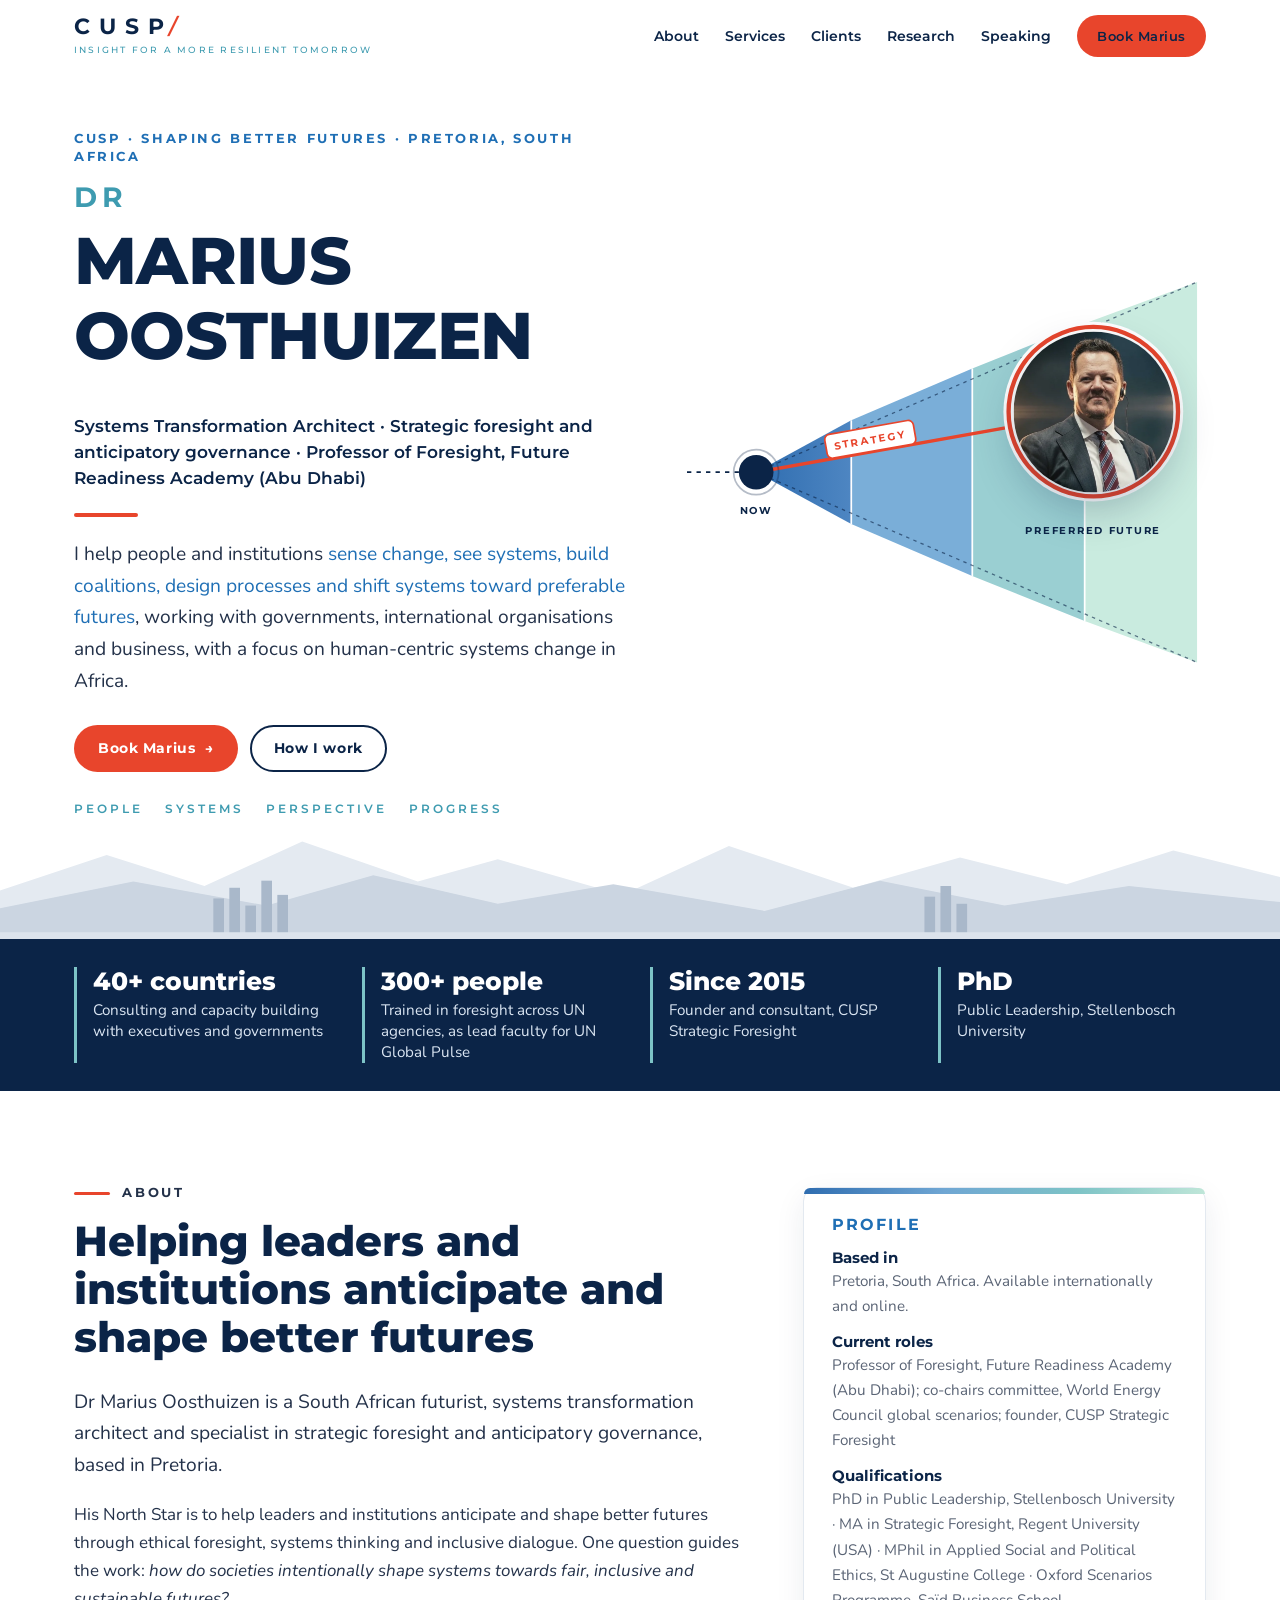
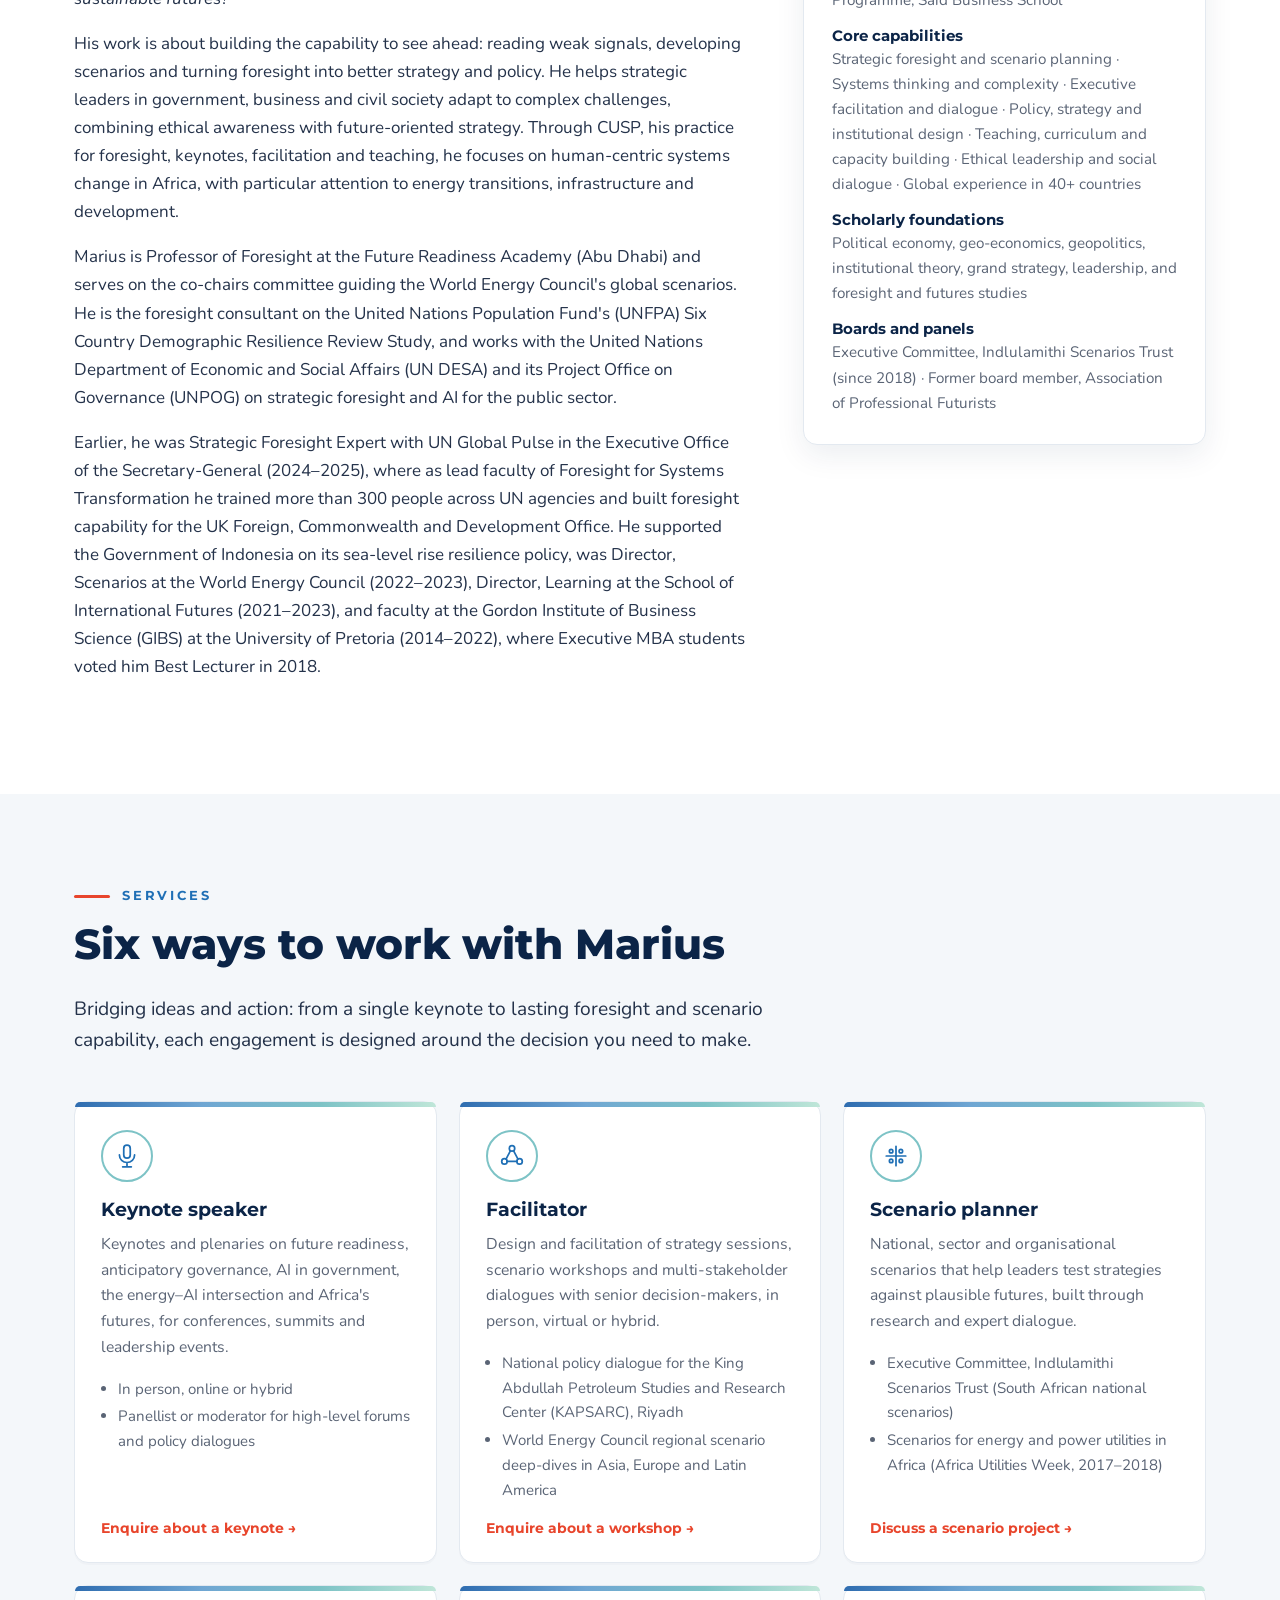
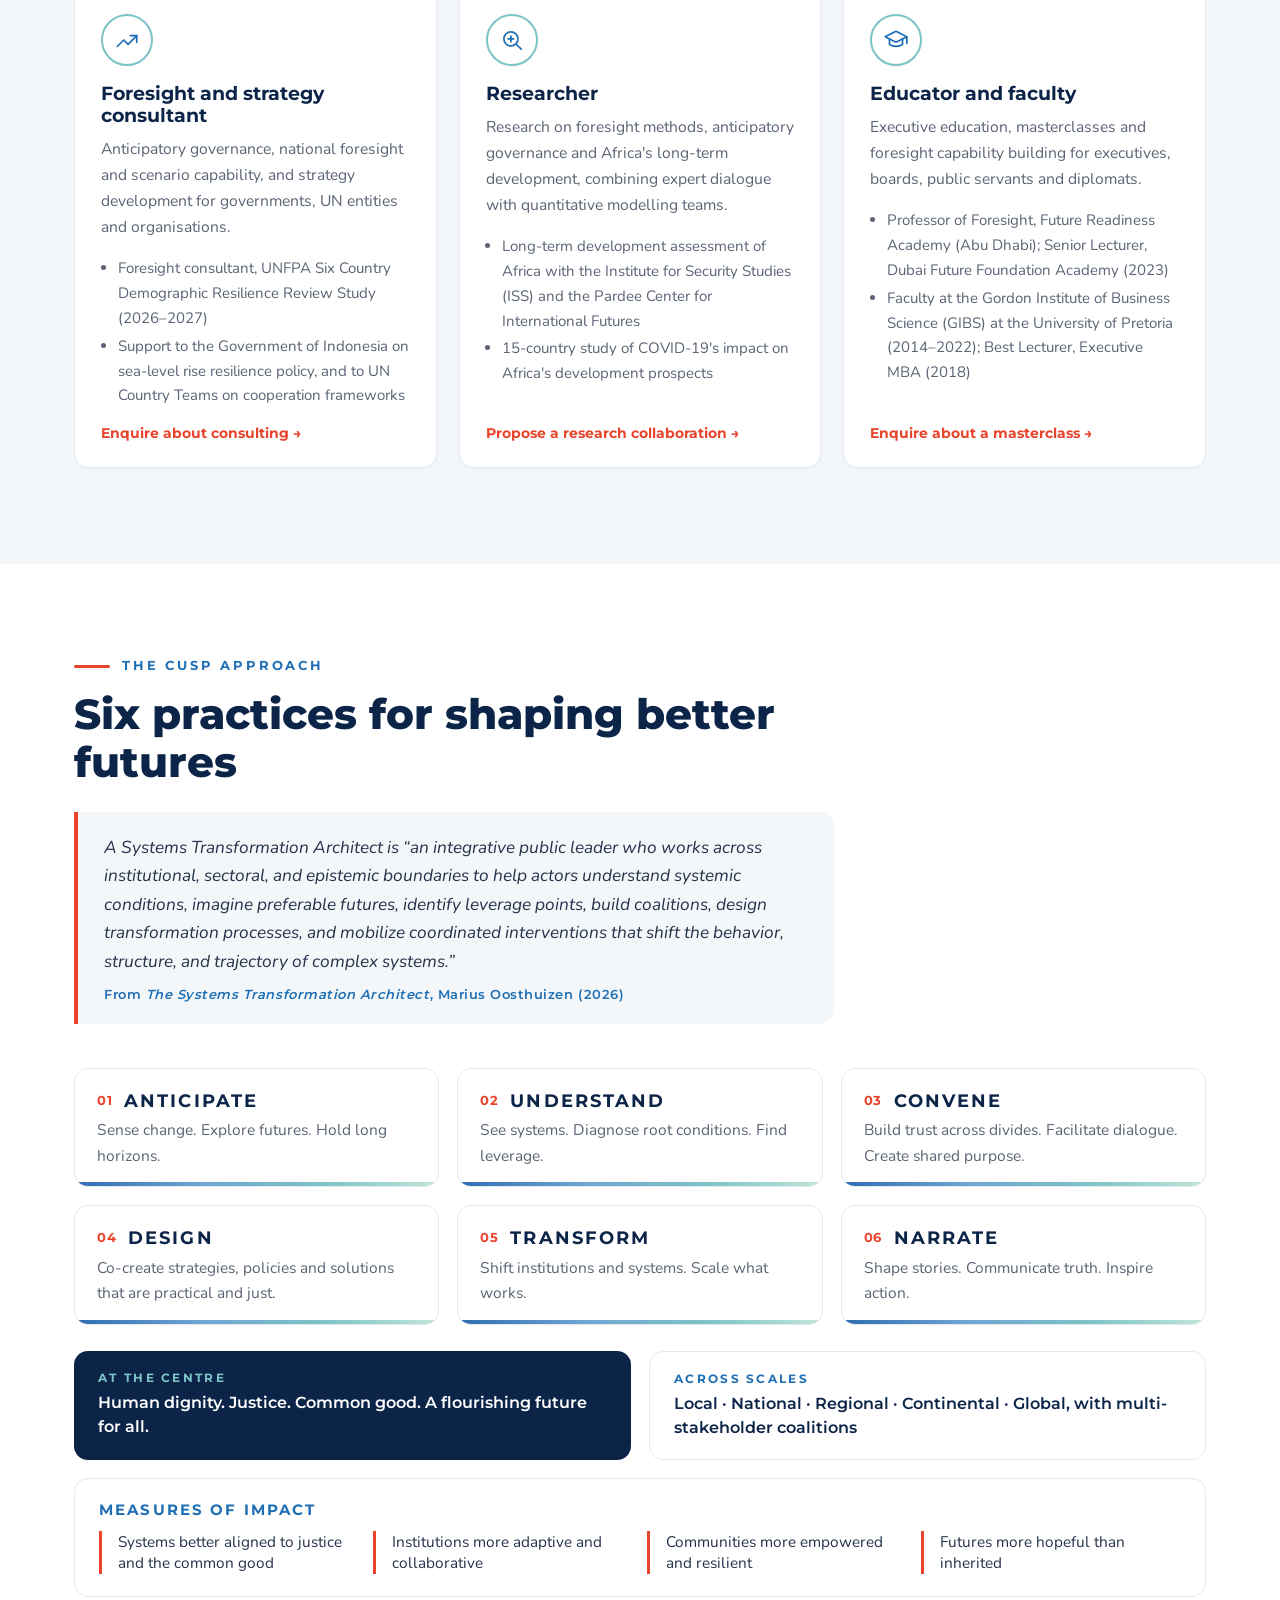
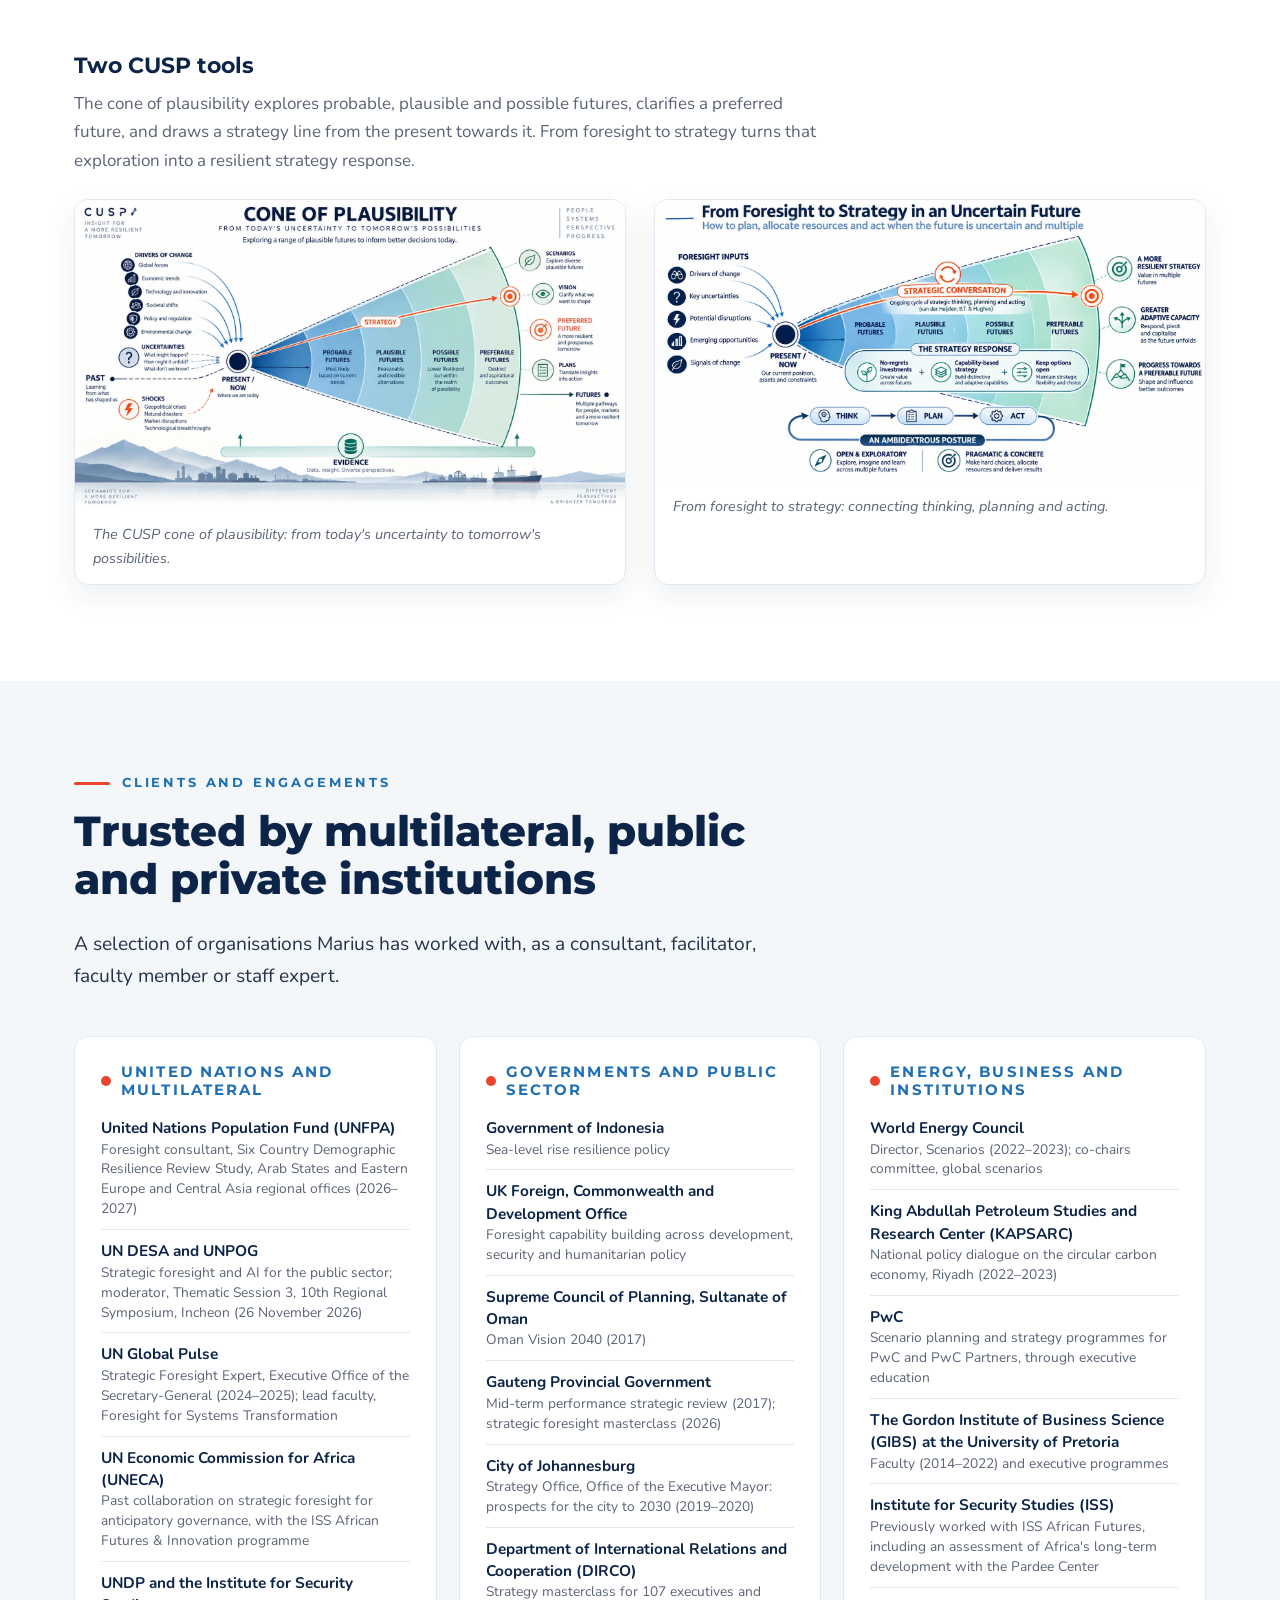
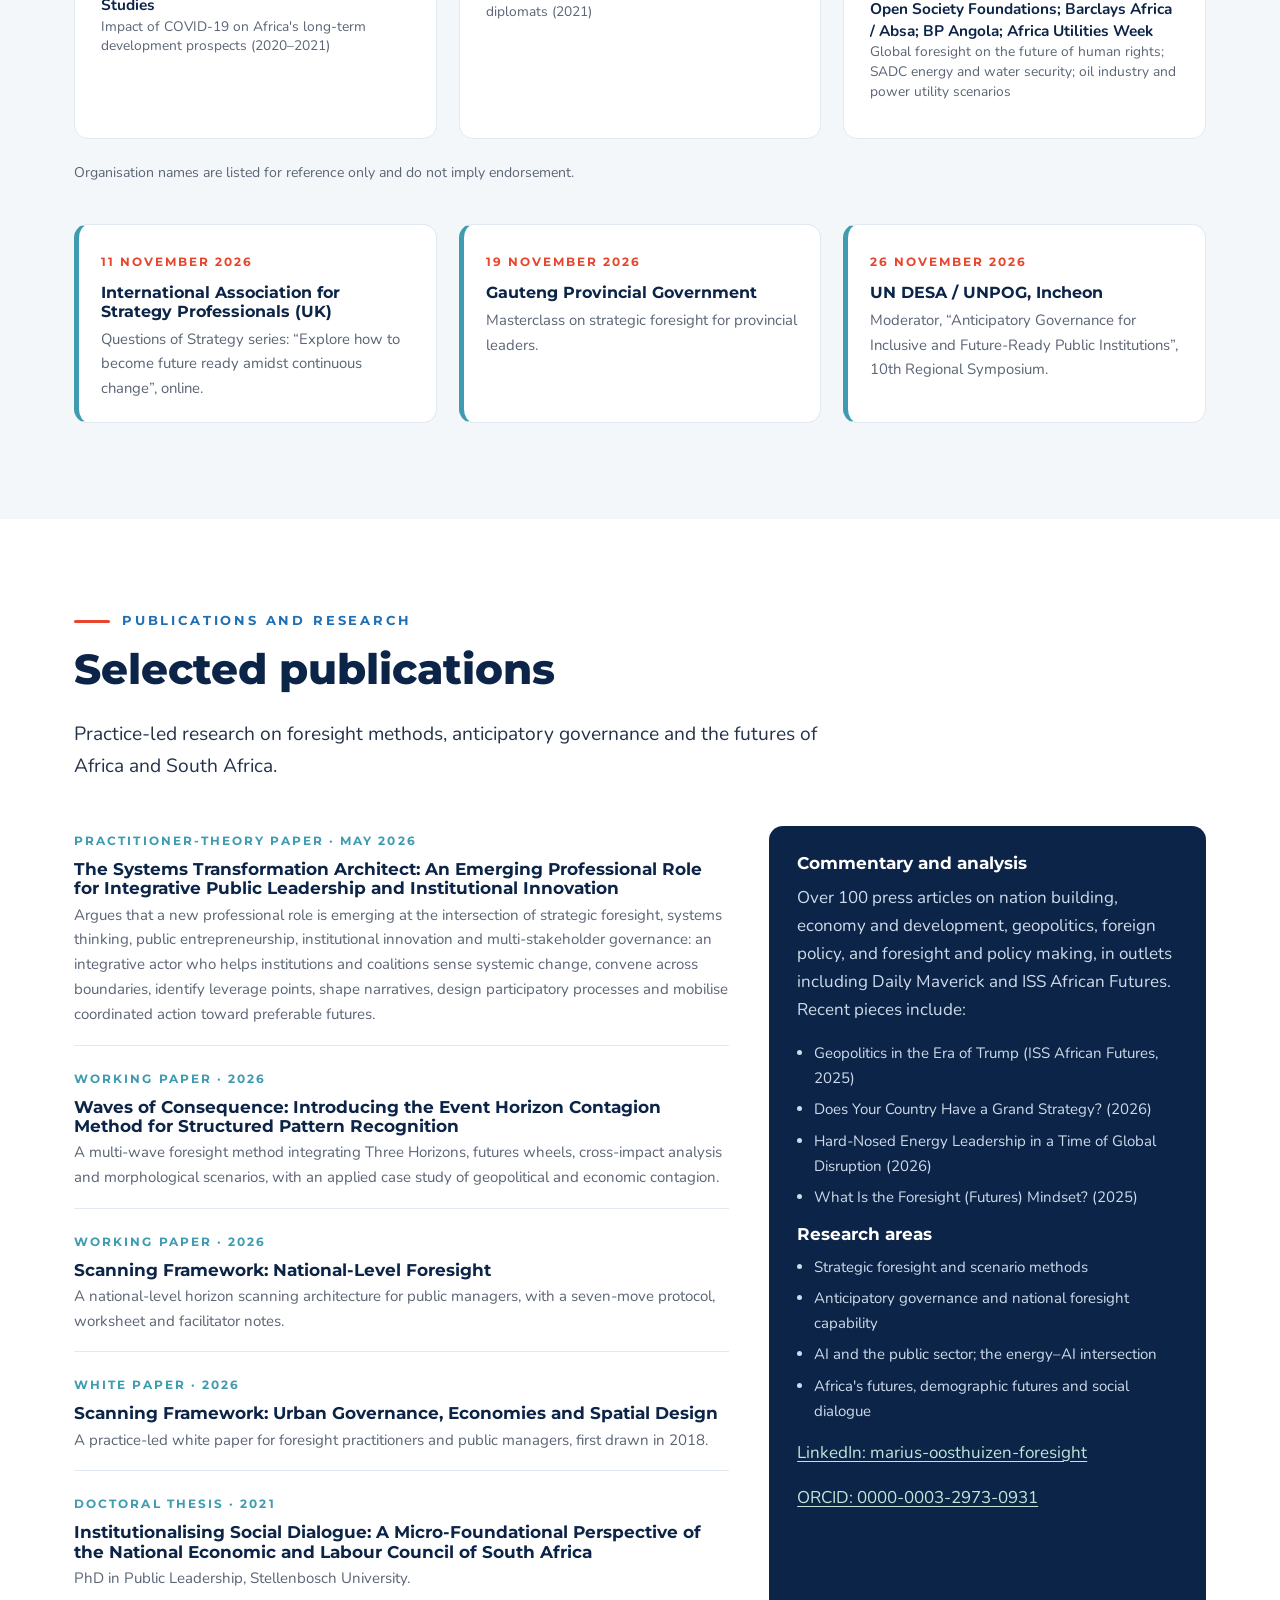
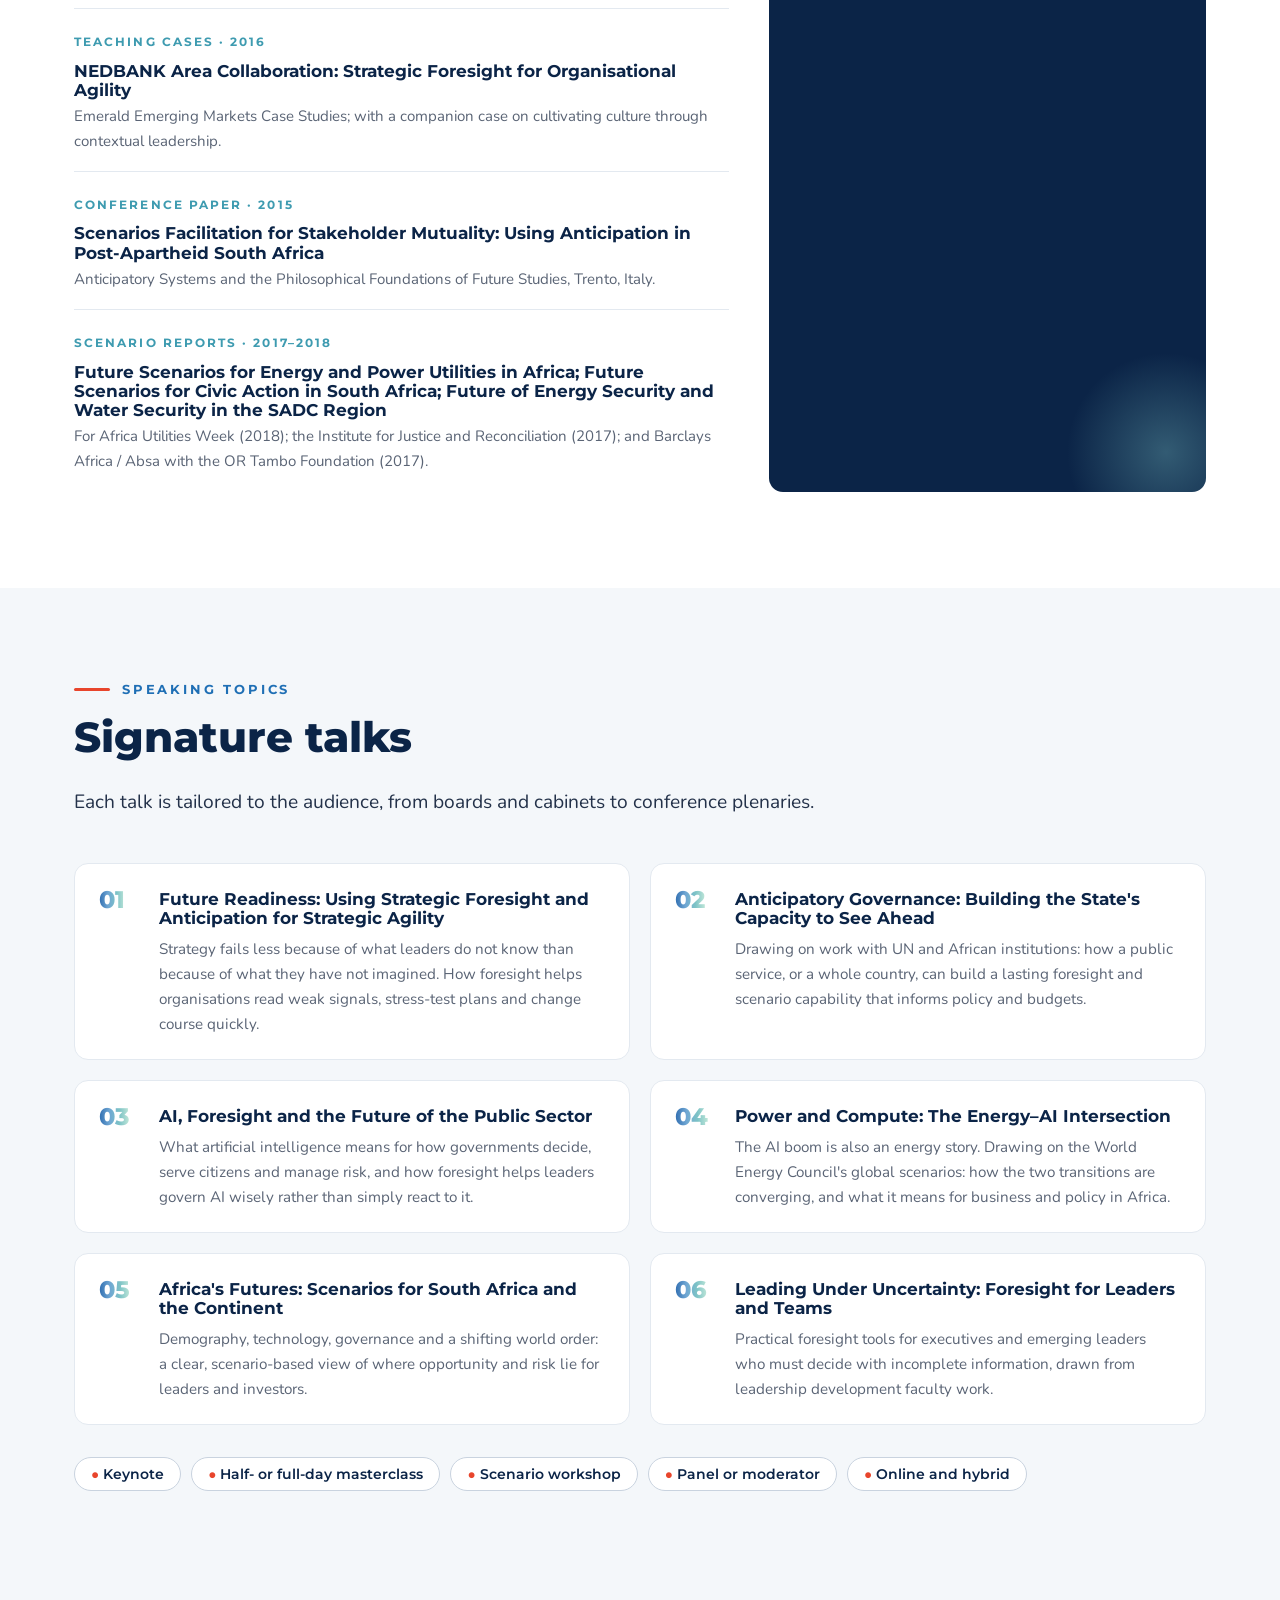
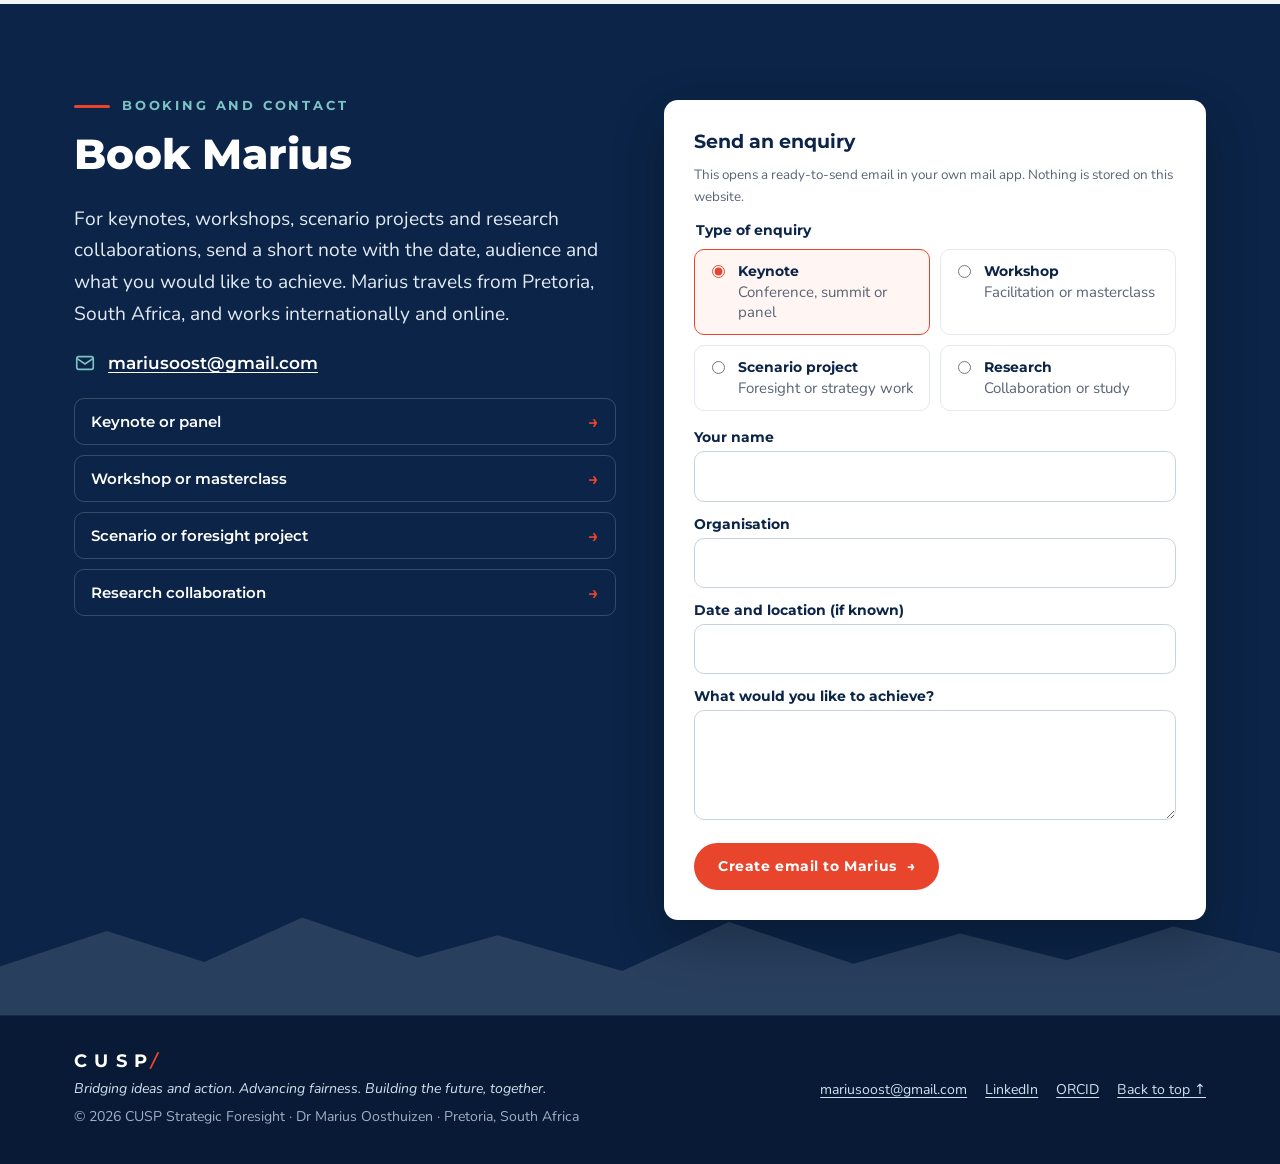
==== commit d340270d: "Position as Systems Transformation Architect; add CUSP approach (six practices), STA paper, updated " ====
--- a/index.html
+++ b/index.html
@@ -3,8 +3,8 @@
 <head>
 <meta charset="utf-8">
 <meta name="viewport" content="width=device-width,initial-scale=1">
-<title>Dr Marius Oosthuizen | CUSP Strategic Foresight</title>
-<meta name="description" content="Dr Marius Oosthuizen is a South African futurist and specialist in strategic foresight and anticipatory governance. Keynotes, facilitation, scenario planning, consulting, research and teaching, from Pretoria to the world.">
+<title>Dr Marius Oosthuizen | Systems Transformation Architect | CUSP</title>
+<meta name="description" content="Dr Marius Oosthuizen is a systems transformation architect and strategic foresight specialist who helps leaders and institutions anticipate and shape better futures through ethical foresight, systems thinking and inclusive dialogue. Keynotes, facilitation, scenarios, consulting, research and teaching.">
 <meta name="author" content="Dr Marius Oosthuizen">
 <meta name="theme-color" content="#0B2447">
 <!-- When the site has its final address, set it here and in og:url / og:image (absolute URLs). -->
@@ -12,16 +12,16 @@
 <meta property="og:url" content="https://mariusoost-sketch.github.io/">
 <meta property="og:type" content="website">
 <meta property="og:site_name" content="CUSP Strategic Foresight">
-<meta property="og:title" content="Dr Marius Oosthuizen | CUSP Strategic Foresight">
-<meta property="og:description" content="Strategic foresight and anticipatory governance for leaders in Africa and beyond: keynotes, facilitation, scenario planning, consulting, research and teaching.">
+<meta property="og:title" content="Dr Marius Oosthuizen | Systems Transformation Architect | CUSP">
+<meta property="og:description" content="Shaping better futures: helping people and institutions sense change, see systems, build coalitions, design processes and shift systems toward preferable futures.">
 <meta property="og:image" content="https://mariusoost-sketch.github.io/assets/img/og-image.png">
 <meta property="og:image:width" content="1200">
 <meta property="og:image:height" content="630">
 <meta property="og:image:alt" content="CUSP Strategic Foresight: Dr Marius Oosthuizen, with the CUSP cone of plausibility">
 <meta property="og:locale" content="en_ZA">
 <meta name="twitter:card" content="summary_large_image">
-<meta name="twitter:title" content="Dr Marius Oosthuizen | CUSP Strategic Foresight">
-<meta name="twitter:description" content="Strategic foresight and anticipatory governance: keynotes, facilitation, scenario planning, consulting, research and teaching.">
+<meta name="twitter:title" content="Dr Marius Oosthuizen | Systems Transformation Architect | CUSP">
+<meta name="twitter:description" content="Shaping better futures: helping people and institutions sense change, see systems, build coalitions, design processes and shift systems toward preferable futures.">
 <meta name="twitter:image" content="https://mariusoost-sketch.github.io/assets/img/og-image.png">
 <link rel="icon" href="assets/img/favicon.svg" type="image/svg+xml">
 <link rel="icon" href="assets/img/favicon-32.png" sizes="32x32" type="image/png">
@@ -35,7 +35,7 @@
   "@type":"Person",
   "name":"Marius Oosthuizen",
   "honorificPrefix":"Dr",
-  "jobTitle":"Strategic foresight and anticipatory governance specialist; Professor of Foresight, Future Readiness Academy (Abu Dhabi)",
+  "jobTitle":"Systems Transformation Architect; strategic foresight and anticipatory governance specialist; Professor of Foresight, Future Readiness Academy (Abu Dhabi)",
   "email":"mailto:mariusoost@gmail.com",
   "address":{"@type":"PostalAddress","addressLocality":"Pretoria","addressCountry":"ZA"},
   "worksFor":{"@type":"Organization","name":"CUSP Strategic Foresight","foundingDate":"2015"},
@@ -73,11 +73,11 @@
 <section class="hero" aria-labelledby="hero-title">
   <div class="wrap hero-grid">
     <div>
-      <p class="eyebrow">CUSP Strategic Foresight · Pretoria, South Africa</p>
+      <p class="eyebrow">CUSP · Shaping better futures · Pretoria, South Africa</p>
       <h1 id="hero-title"><span class="dr">Dr</span>Marius Oosthuizen</h1>
-      <p class="title">Futurist · Strategic foresight and anticipatory governance specialist · Professor of Foresight, Future Readiness Academy (Abu Dhabi)</p>
+      <p class="title">Systems Transformation Architect · Strategic foresight and anticipatory governance · Professor of Foresight, Future Readiness Academy (Abu Dhabi)</p>
       <div class="rule" aria-hidden="true"></div>
-      <p class="lede">I help governments, international organisations and business leaders <span class="hl">see ahead, test their choices against plausible futures</span> and turn that foresight into strategy, policy and institutional capability, with a focus on human-centric systems change in Africa.</p>
+      <p class="lede">I help people and institutions <span class="hl">sense change, see systems, build coalitions, design processes and shift systems toward preferable futures</span>, working with governments, international organisations and business, with a focus on human-centric systems change in Africa.</p>
       <div class="hero-ctas">
         <a class="btn btn-primary" href="mailto:mariusoost@gmail.com?subject=Book%20Marius%3A%20enquiry%20via%20the%20CUSP%20website">Book Marius <span aria-hidden="true">→</span></a>
         <a class="btn btn-ghost" href="#services">How I work</a>
@@ -141,8 +141,9 @@
   <div class="wrap about-grid">
     <div>
       <p class="kicker">About</p>
-      <h2 id="about-title">Helping leaders act with confidence before the future is clear</h2>
-      <p class="lede">Dr Marius Oosthuizen is a South African futurist, academic and specialist in strategic foresight and anticipatory governance, based in Pretoria.</p>
+      <h2 id="about-title">Helping leaders and institutions anticipate and shape better futures</h2>
+      <p class="lede">Dr Marius Oosthuizen is a South African futurist, systems transformation architect and specialist in strategic foresight and anticipatory governance, based in Pretoria.</p>
+      <p>His North Star is to help leaders and institutions anticipate and shape better futures through ethical foresight, systems thinking and inclusive dialogue. One question guides the work: <em>how do societies intentionally shape systems towards fair, inclusive and sustainable futures?</em></p>
       <p>His work is about building the capability to see ahead: reading weak signals, developing scenarios and turning foresight into better strategy and policy. He helps strategic leaders in government, business and civil society adapt to complex challenges, combining ethical awareness with future-oriented strategy. Through CUSP, his practice for foresight, keynotes, facilitation and teaching, he focuses on human-centric systems change in Africa, with particular attention to energy transitions, infrastructure and development.</p>
       <p>Marius is Professor of Foresight at the Future Readiness Academy (Abu Dhabi) and serves on the co-chairs committee guiding the World Energy Council's global scenarios. He is the foresight consultant on the United Nations Population Fund's (UNFPA) Six Country Demographic Resilience Review Study, and works with the United Nations Department of Economic and Social Affairs (UN DESA) and its Project Office on Governance (UNPOG) on strategic foresight and AI for the public sector.</p>
       <p>Earlier, he was Strategic Foresight Expert with UN Global Pulse in the Executive Office of the Secretary-General (2024–2025), where as lead faculty of Foresight for Systems Transformation he trained more than 300 people across UN agencies and built foresight capability for the UK Foreign, Commonwealth and Development Office. He supported the Government of Indonesia on its sea-level rise resilience policy, was Director, Scenarios at the World Energy Council (2022–2023), Director, Learning at the School of International Futures (2021–2023), and faculty at the Gordon Institute of Business Science (GIBS) at the University of Pretoria (2014–2022), where Executive MBA students voted him Best Lecturer in 2018.</p>
@@ -154,6 +155,8 @@
         <dt>Based in</dt><dd>Pretoria, South Africa. Available internationally and online.</dd>
         <dt>Current roles</dt><dd>Professor of Foresight, Future Readiness Academy (Abu Dhabi); co-chairs committee, World Energy Council global scenarios; founder, CUSP Strategic Foresight</dd>
         <dt>Qualifications</dt><dd>PhD in Public Leadership, Stellenbosch University · MA in Strategic Foresight, Regent University (USA) · MPhil in Applied Social and Political Ethics, St Augustine College · Oxford Scenarios Programme, Saïd Business School</dd>
+        <dt>Core capabilities</dt><dd>Strategic foresight and scenario planning · Systems thinking and complexity · Executive facilitation and dialogue · Policy, strategy and institutional design · Teaching, curriculum and capacity building · Ethical leadership and social dialogue · Global experience in 40+ countries</dd>
+        <dt>Scholarly foundations</dt><dd>Political economy, geo-economics, geopolitics, institutional theory, grand strategy, leadership, and foresight and futures studies</dd>
         <dt>Boards and panels</dt><dd>Executive Committee, Indlulamithi Scenarios Trust (since 2018) · Former board member, Association of Professional Futurists</dd>
       </dl>
     </aside>
@@ -166,7 +169,7 @@
     <div class="section-head">
       <p class="kicker">Services</p>
       <h2 id="services-title">Six ways to work with Marius</h2>
-      <p class="lede">From a single keynote to a multi-year national foresight capability, each engagement is designed around the decision you need to make.</p>
+      <p class="lede">Bridging ideas and action: from a single keynote to lasting foresight and scenario capability, each engagement is designed around the decision you need to make.</p>
     </div>
     <div class="cards">
       <article class="card">
@@ -219,9 +222,37 @@
 <section id="approach" aria-labelledby="approach-title">
   <div class="wrap">
     <div class="section-head">
-      <p class="kicker">Approach</p>
-      <h2 id="approach-title">From today's uncertainty to better decisions</h2>
-      <p class="lede">CUSP works with the cone of plausibility: exploring probable, plausible and possible futures, clarifying a preferred future, and drawing a strategy line from the present towards it.</p>
+      <p class="kicker">The CUSP approach</p>
+      <h2 id="approach-title">Six practices for shaping better futures</h2>
+      <blockquote class="sta-quote">
+        <p>A Systems Transformation Architect is “an integrative public leader who works across institutional, sectoral, and epistemic boundaries to help actors understand systemic conditions, imagine preferable futures, identify leverage points, build coalitions, design transformation processes, and mobilize coordinated interventions that shift the behavior, structure, and trajectory of complex systems.”</p>
+        <footer>From <cite>The Systems Transformation Architect</cite>, Marius Oosthuizen (2026)</footer>
+      </blockquote>
+    </div>
+    <ol class="practices">
+      <li><h3>Anticipate</h3><p>Sense change. Explore futures. Hold long horizons.</p></li>
+      <li><h3>Understand</h3><p>See systems. Diagnose root conditions. Find leverage.</p></li>
+      <li><h3>Convene</h3><p>Build trust across divides. Facilitate dialogue. Create shared purpose.</p></li>
+      <li><h3>Design</h3><p>Co-create strategies, policies and solutions that are practical and just.</p></li>
+      <li><h3>Transform</h3><p>Shift institutions and systems. Scale what works.</p></li>
+      <li><h3>Narrate</h3><p>Shape stories. Communicate truth. Inspire action.</p></li>
+    </ol>
+    <div class="purpose-band">
+      <p class="purpose"><span>At the centre</span>Human dignity. Justice. Common good. A flourishing future for all.</p>
+      <p class="scales"><span>Across scales</span>Local · National · Regional · Continental · Global, with multi-stakeholder coalitions</p>
+    </div>
+    <div class="impact">
+      <h3>Measures of impact</h3>
+      <ul>
+        <li>Systems better aligned to justice and the common good</li>
+        <li>Institutions more adaptive and collaborative</li>
+        <li>Communities more empowered and resilient</li>
+        <li>Futures more hopeful than inherited</li>
+      </ul>
+    </div>
+    <div class="section-head tools-head">
+      <h3>Two CUSP tools</h3>
+      <p>The cone of plausibility explores probable, plausible and possible futures, clarifies a preferred future, and draws a strategy line from the present towards it. From foresight to strategy turns that exploration into a resilient strategy response.</p>
     </div>
     <div class="approach-grid">
       <figure>
@@ -305,6 +336,7 @@
     </div>
     <div class="pubs">
       <ul class="pub-list">
+        <li><span class="pub-type">Practitioner-theory paper · May 2026</span><h3>The Systems Transformation Architect: An Emerging Professional Role for Integrative Public Leadership and Institutional Innovation</h3><p>Argues that a new professional role is emerging at the intersection of strategic foresight, systems thinking, public entrepreneurship, institutional innovation and multi-stakeholder governance: an integrative actor who helps institutions and coalitions sense systemic change, convene across boundaries, identify leverage points, shape narratives, design participatory processes and mobilise coordinated action toward preferable futures.</p></li>
         <li><span class="pub-type">Working paper · 2026</span><h3>Waves of Consequence: Introducing the Event Horizon Contagion Method for Structured Pattern Recognition</h3><p>A multi-wave foresight method integrating Three Horizons, futures wheels, cross-impact analysis and morphological scenarios, with an applied case study of geopolitical and economic contagion.</p></li>
         <li><span class="pub-type">Working paper · 2026</span><h3>Scanning Framework: National-Level Foresight</h3><p>A national-level horizon scanning architecture for public managers, with a seven-move protocol, worksheet and facilitator notes.</p></li>
         <li><span class="pub-type">White paper · 2026</span><h3>Scanning Framework: Urban Governance, Economies and Spatial Design</h3><p>A practice-led white paper for foresight practitioners and public managers, first drawn in 2018.</p></li>
@@ -404,7 +436,8 @@
   <div class="wrap footer-grid">
     <div>
       <span class="wordmark">CUSP<span class="slash" aria-hidden="true">/</span></span>
-      <p style="margin:8px 0 0">© <span id="year">2026</span> CUSP Strategic Foresight · Dr Marius Oosthuizen · Pretoria, South Africa</p>
+      <p class="footer-tag">Bridging ideas and action. Advancing fairness. Building the future, together.</p>
+      <p style="margin:4px 0 0">© <span id="year">2026</span> CUSP Strategic Foresight · Dr Marius Oosthuizen · Pretoria, South Africa</p>
     </div>
     <ul>
       <li><a href="mailto:mariusoost@gmail.com">mariusoost@gmail.com</a></li>
--- a/assets/css/styles.css
+++ b/assets/css/styles.css
@@ -221,3 +221,29 @@
   .stats strong{font-size:1.3rem}
   .enquiry{padding:22px}
 }
+
+/* ---------- CUSP approach (v3) ---------- */
+.sta-quote{margin:8px 0 0;padding:22px 26px;border-left:4px solid var(--accent);background:var(--soft);border-radius:0 var(--radius) var(--radius) 0;max-width:860px}
+.sta-quote p{font-size:1.08rem;color:var(--ink);margin:0 0 10px;font-style:italic}
+.sta-quote footer{font:600 .82rem "Montserrat",sans-serif;color:var(--blue);letter-spacing:.04em}
+.practices{list-style:none;margin:0 0 26px;padding:0;display:grid;grid-template-columns:repeat(3,1fr);gap:18px;counter-reset:pr}
+.practices li{counter-increment:pr;background:#fff;border:1px solid var(--line);border-radius:var(--radius);padding:22px 22px 18px;position:relative;overflow:hidden}
+.practices li::after{content:"";position:absolute;left:0;right:0;bottom:0;height:4px;background:var(--grad)}
+.practices h3{font-size:1.1rem;text-transform:uppercase;letter-spacing:.12em;margin-bottom:6px;display:flex;align-items:center;gap:12px}
+.practices h3::before{content:counter(pr,decimal-leading-zero);font-size:.8rem;color:var(--accent);letter-spacing:.04em}
+.practices p{margin:0;font-size:.97rem}
+.purpose-band{display:grid;grid-template-columns:1fr 1fr;gap:18px;margin-bottom:18px}
+.purpose-band p{margin:0;background:var(--navy);color:#fff;border-radius:var(--radius);padding:20px 24px;font:600 1.02rem/1.45 "Montserrat",sans-serif}
+.purpose-band .scales{background:#fff;color:var(--navy);border:1px solid var(--line)}
+.purpose-band span{display:block;font:700 .72rem "Montserrat",sans-serif;letter-spacing:.2em;text-transform:uppercase;color:var(--teal-2);margin-bottom:6px}
+.purpose-band .scales span{color:var(--blue)}
+.impact{border:1px solid var(--line);border-radius:var(--radius);padding:22px 24px;margin-bottom:56px}
+.impact h3{font-size:.95rem;letter-spacing:.14em;text-transform:uppercase;color:var(--blue);margin-bottom:12px}
+.impact ul{list-style:none;margin:0;padding:0;display:grid;grid-template-columns:repeat(4,1fr);gap:14px}
+.impact li{padding-left:16px;border-left:3px solid var(--accent);font-size:.96rem;color:var(--ink);line-height:1.4}
+.tools-head{margin-bottom:24px}
+.tools-head h3{font-size:1.35rem}
+.footer-tag{margin:8px 0 0;color:#cfe3ef;font-style:italic}
+@media (max-width:1020px){.impact ul{grid-template-columns:repeat(2,1fr)}}
+@media (max-width:860px){.practices{grid-template-columns:repeat(2,1fr)}.purpose-band{grid-template-columns:1fr}}
+@media (max-width:560px){.practices,.impact ul{grid-template-columns:1fr}.sta-quote{padding:18px}}
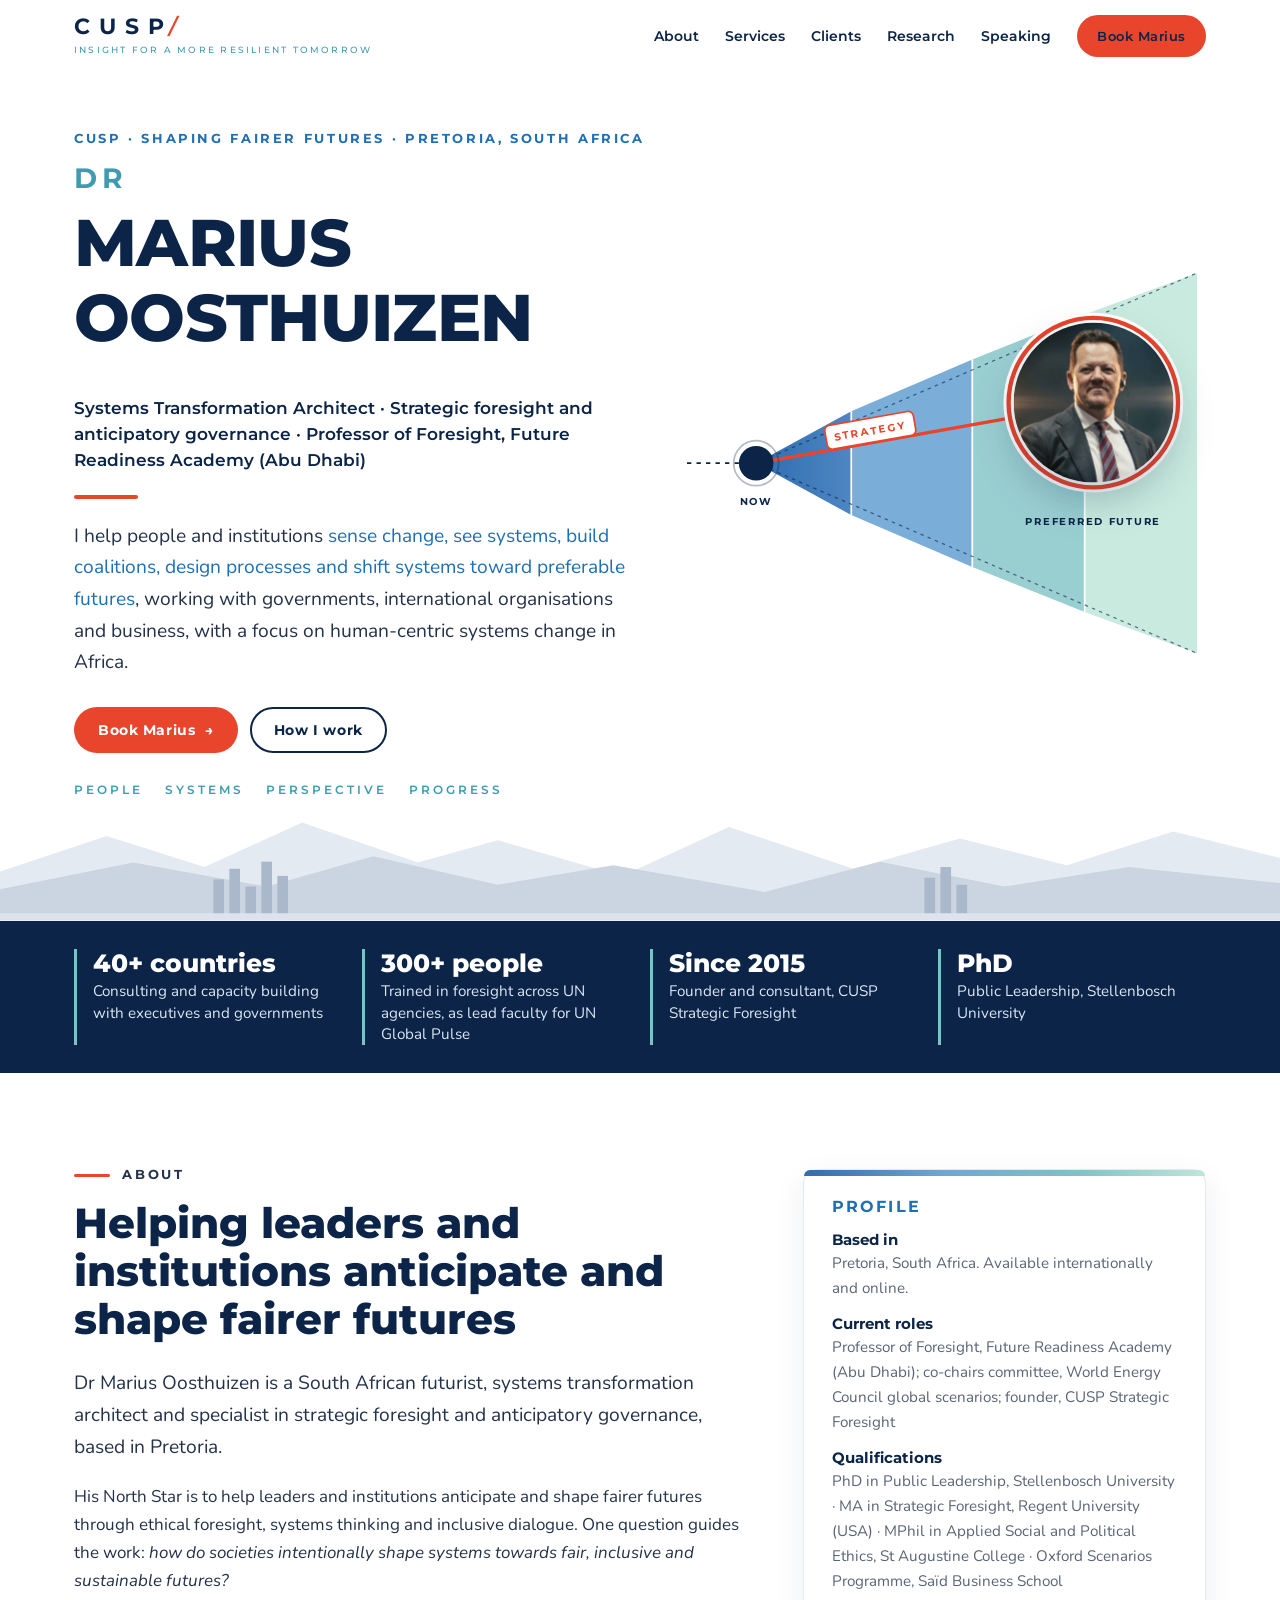
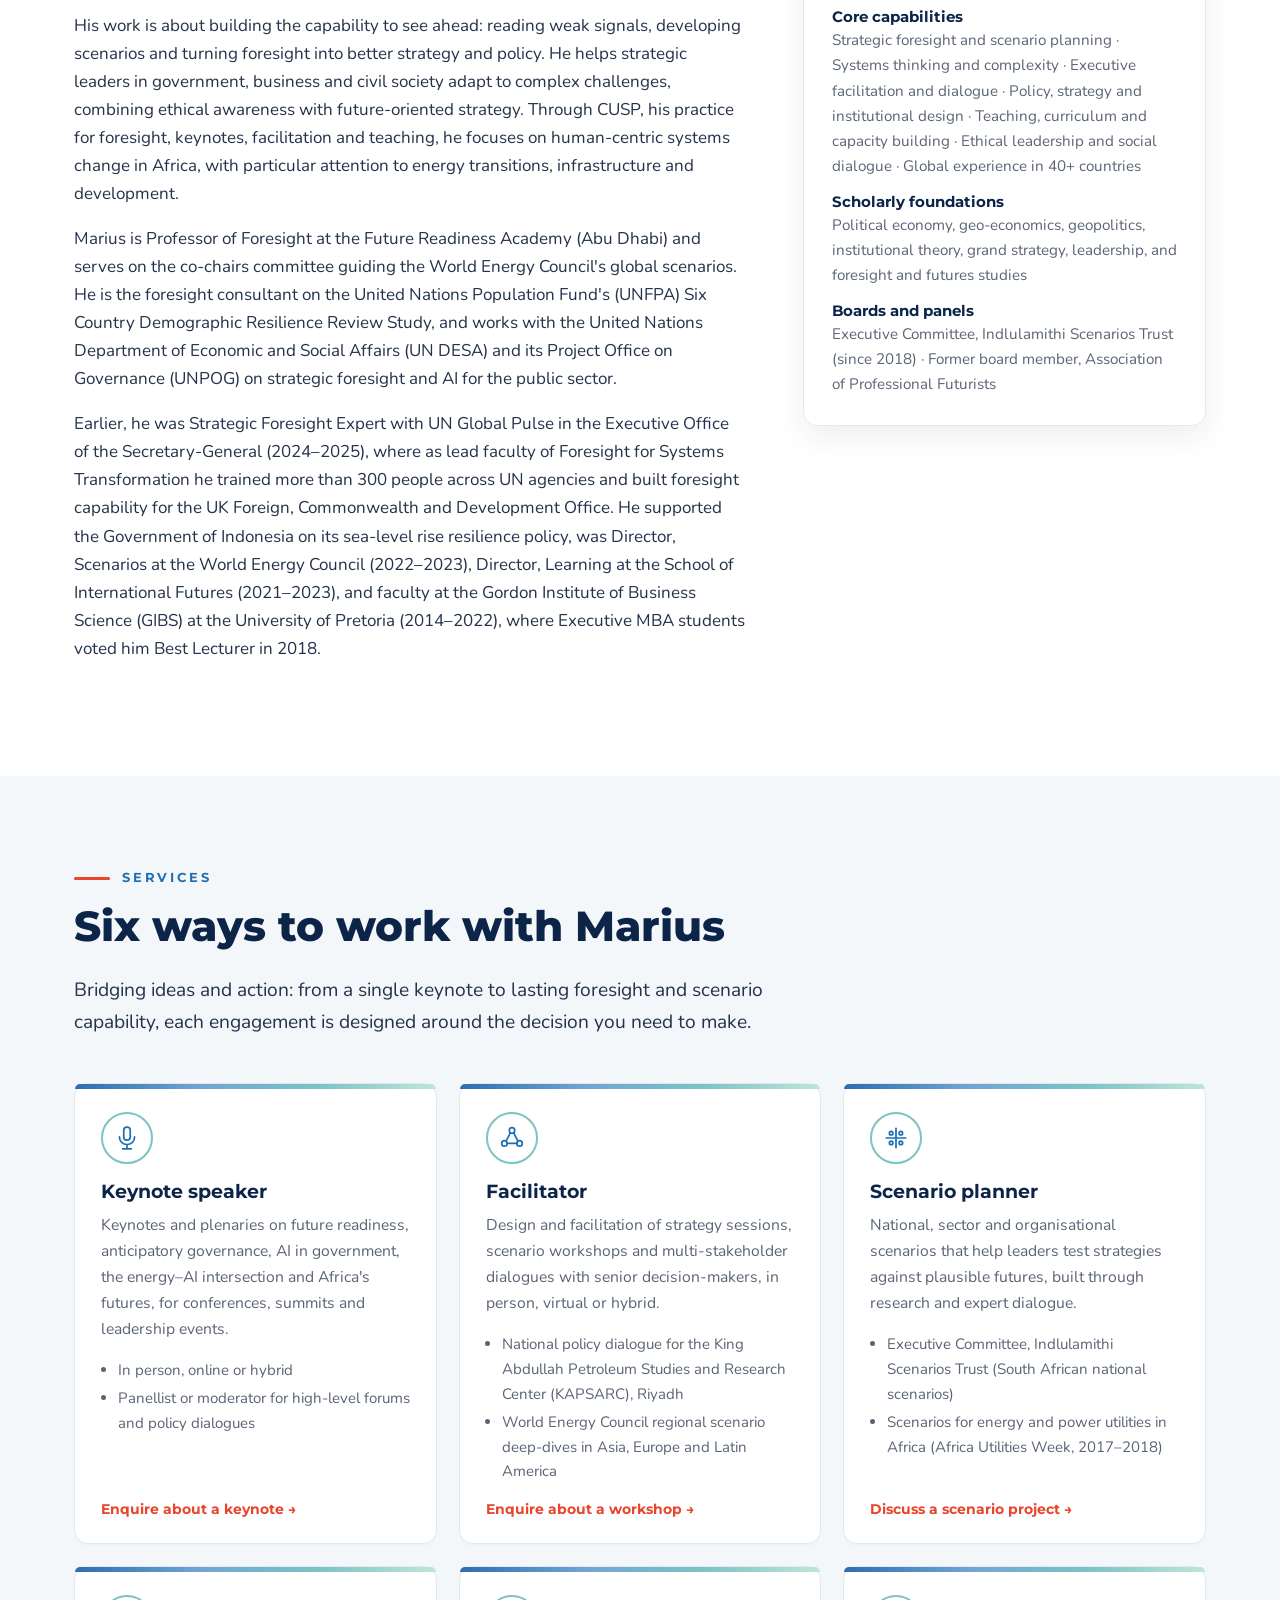
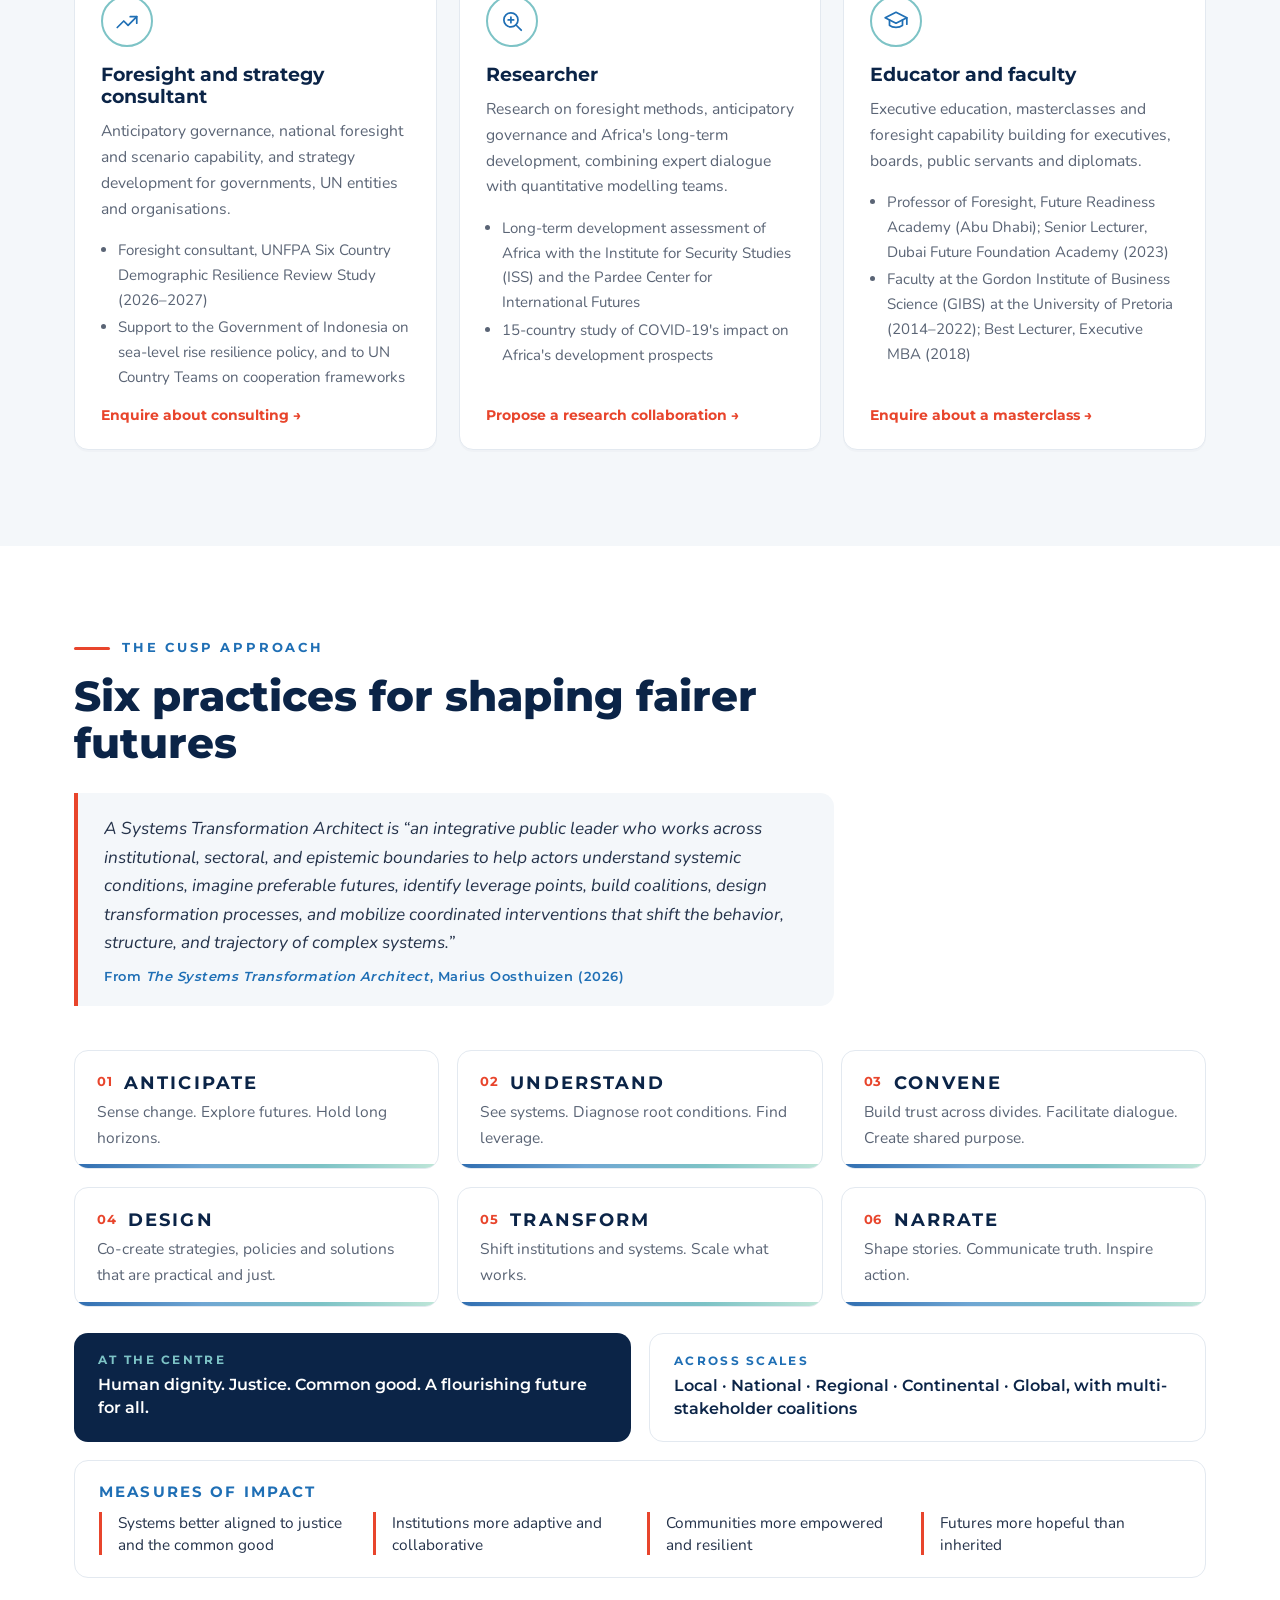
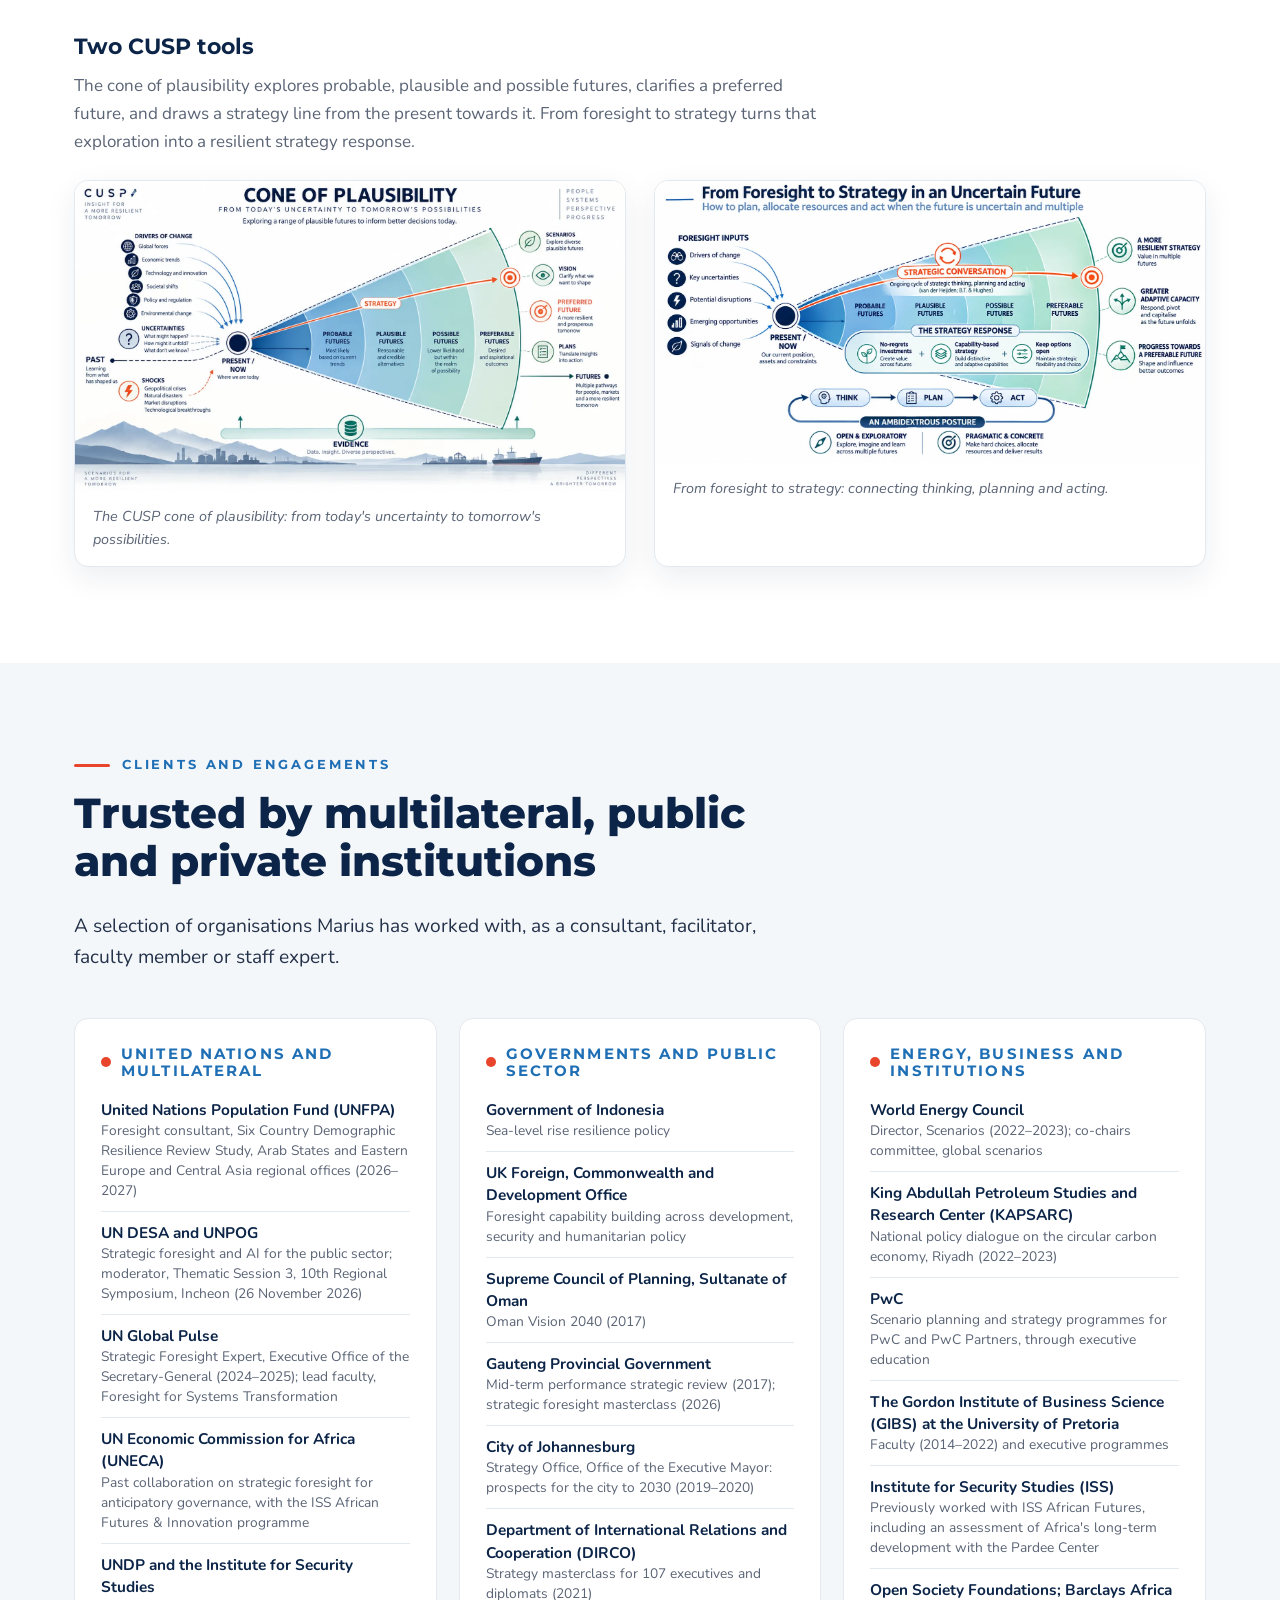
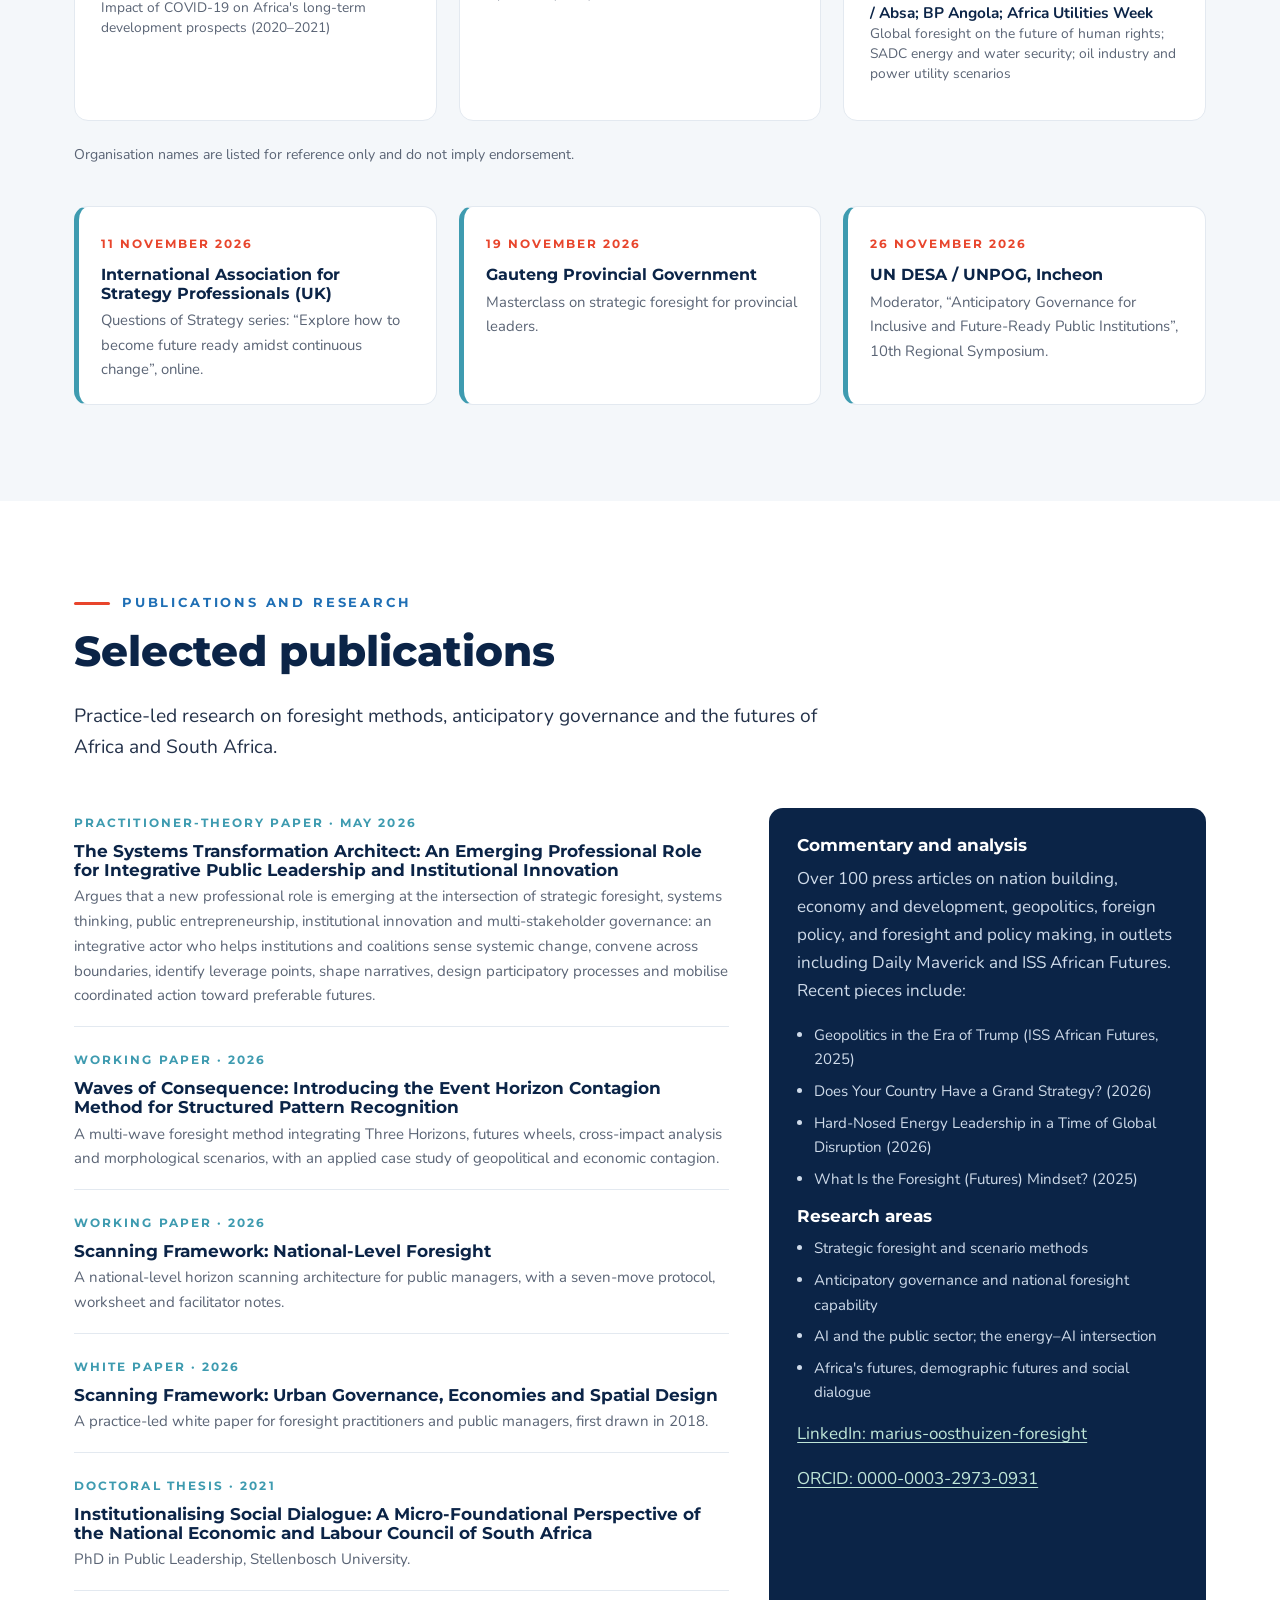
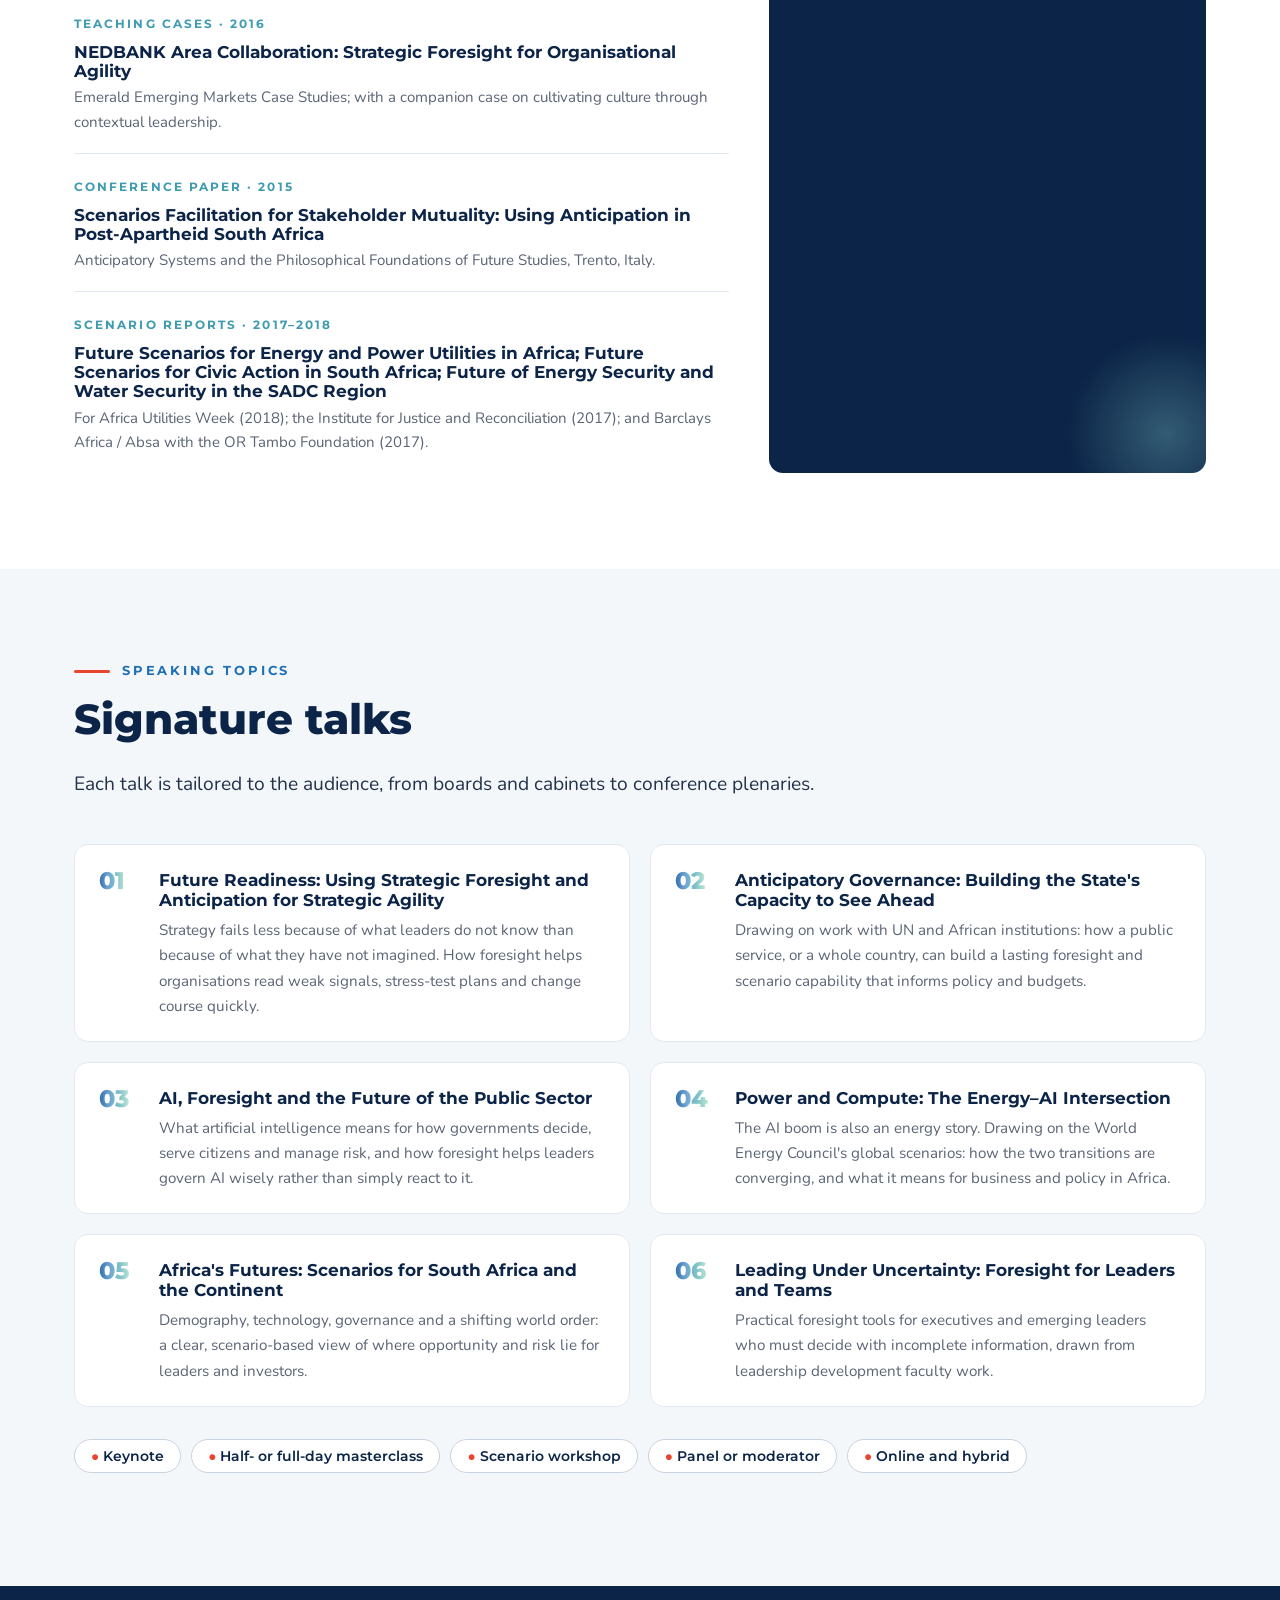
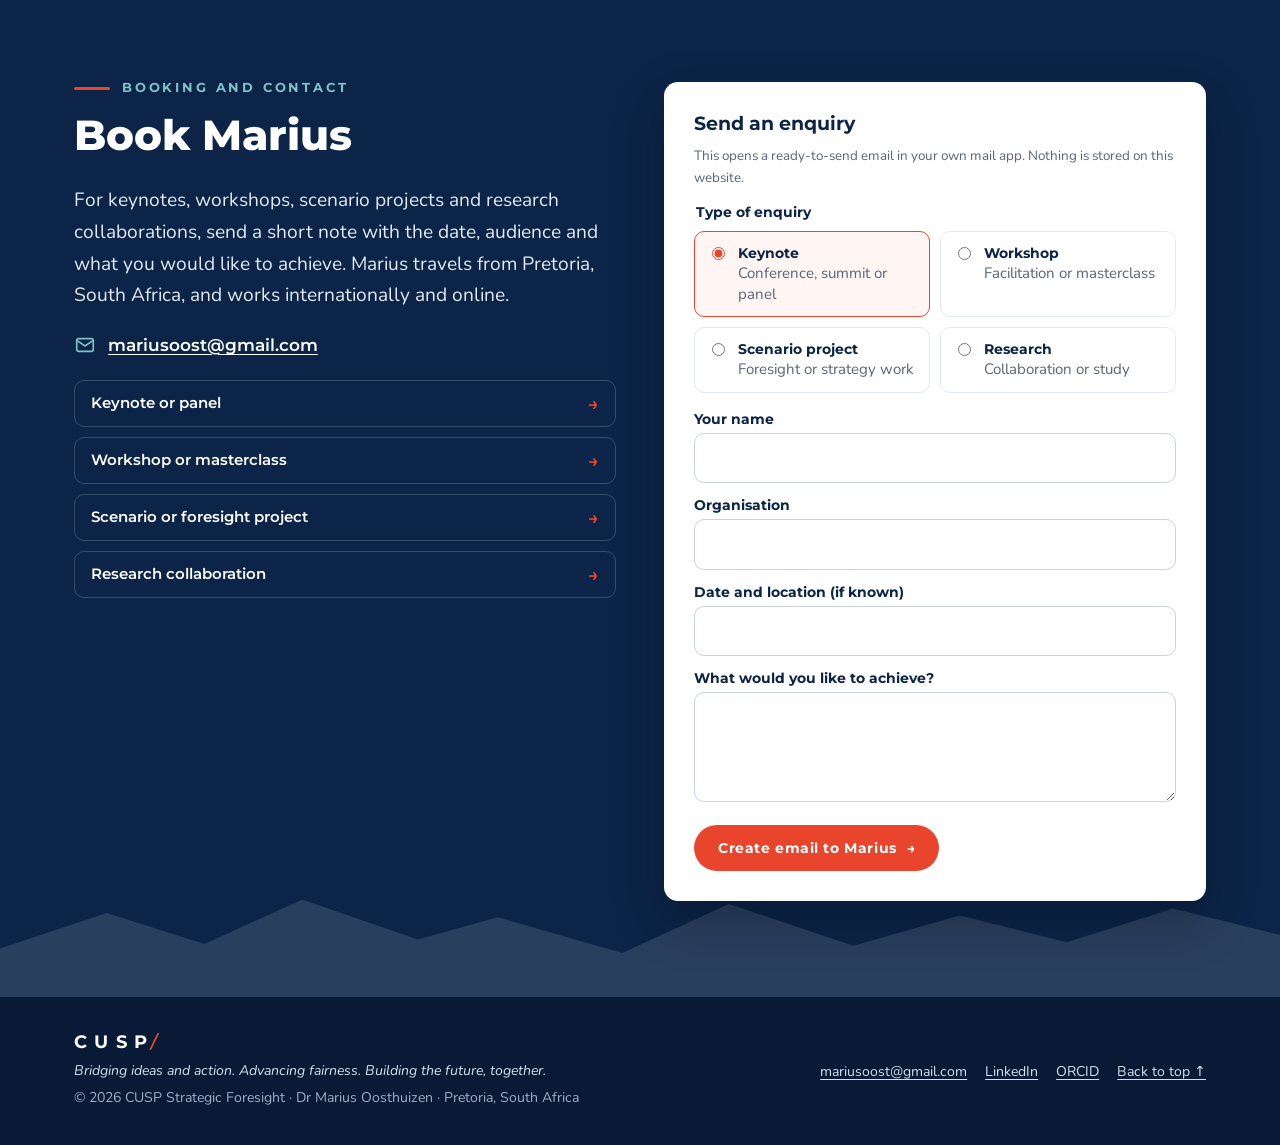
==== commit c5af751e: "Use 'shaping fairer futures' wording" ====
--- a/index.html
+++ b/index.html
@@ -4,7 +4,7 @@
 <meta charset="utf-8">
 <meta name="viewport" content="width=device-width,initial-scale=1">
 <title>Dr Marius Oosthuizen | Systems Transformation Architect | CUSP</title>
-<meta name="description" content="Dr Marius Oosthuizen is a systems transformation architect and strategic foresight specialist who helps leaders and institutions anticipate and shape better futures through ethical foresight, systems thinking and inclusive dialogue. Keynotes, facilitation, scenarios, consulting, research and teaching.">
+<meta name="description" content="Dr Marius Oosthuizen is a systems transformation architect and strategic foresight specialist who helps leaders and institutions anticipate and shape fairer futures through ethical foresight, systems thinking and inclusive dialogue. Keynotes, facilitation, scenarios, consulting, research and teaching.">
 <meta name="author" content="Dr Marius Oosthuizen">
 <meta name="theme-color" content="#0B2447">
 <!-- When the site has its final address, set it here and in og:url / og:image (absolute URLs). -->
@@ -13,7 +13,7 @@
 <meta property="og:type" content="website">
 <meta property="og:site_name" content="CUSP Strategic Foresight">
 <meta property="og:title" content="Dr Marius Oosthuizen | Systems Transformation Architect | CUSP">
-<meta property="og:description" content="Shaping better futures: helping people and institutions sense change, see systems, build coalitions, design processes and shift systems toward preferable futures.">
+<meta property="og:description" content="Shaping fairer futures: helping people and institutions sense change, see systems, build coalitions, design processes and shift systems toward preferable futures.">
 <meta property="og:image" content="https://mariusoost-sketch.github.io/assets/img/og-image.png">
 <meta property="og:image:width" content="1200">
 <meta property="og:image:height" content="630">
@@ -21,7 +21,7 @@
 <meta property="og:locale" content="en_ZA">
 <meta name="twitter:card" content="summary_large_image">
 <meta name="twitter:title" content="Dr Marius Oosthuizen | Systems Transformation Architect | CUSP">
-<meta name="twitter:description" content="Shaping better futures: helping people and institutions sense change, see systems, build coalitions, design processes and shift systems toward preferable futures.">
+<meta name="twitter:description" content="Shaping fairer futures: helping people and institutions sense change, see systems, build coalitions, design processes and shift systems toward preferable futures.">
 <meta name="twitter:image" content="https://mariusoost-sketch.github.io/assets/img/og-image.png">
 <link rel="icon" href="assets/img/favicon.svg" type="image/svg+xml">
 <link rel="icon" href="assets/img/favicon-32.png" sizes="32x32" type="image/png">
@@ -73,7 +73,7 @@
 <section class="hero" aria-labelledby="hero-title">
   <div class="wrap hero-grid">
     <div>
-      <p class="eyebrow">CUSP · Shaping better futures · Pretoria, South Africa</p>
+      <p class="eyebrow">CUSP · Shaping fairer futures · Pretoria, South Africa</p>
       <h1 id="hero-title"><span class="dr">Dr</span>Marius Oosthuizen</h1>
       <p class="title">Systems Transformation Architect · Strategic foresight and anticipatory governance · Professor of Foresight, Future Readiness Academy (Abu Dhabi)</p>
       <div class="rule" aria-hidden="true"></div>
@@ -141,9 +141,9 @@
   <div class="wrap about-grid">
     <div>
       <p class="kicker">About</p>
-      <h2 id="about-title">Helping leaders and institutions anticipate and shape better futures</h2>
+      <h2 id="about-title">Helping leaders and institutions anticipate and shape fairer futures</h2>
       <p class="lede">Dr Marius Oosthuizen is a South African futurist, systems transformation architect and specialist in strategic foresight and anticipatory governance, based in Pretoria.</p>
-      <p>His North Star is to help leaders and institutions anticipate and shape better futures through ethical foresight, systems thinking and inclusive dialogue. One question guides the work: <em>how do societies intentionally shape systems towards fair, inclusive and sustainable futures?</em></p>
+      <p>His North Star is to help leaders and institutions anticipate and shape fairer futures through ethical foresight, systems thinking and inclusive dialogue. One question guides the work: <em>how do societies intentionally shape systems towards fair, inclusive and sustainable futures?</em></p>
       <p>His work is about building the capability to see ahead: reading weak signals, developing scenarios and turning foresight into better strategy and policy. He helps strategic leaders in government, business and civil society adapt to complex challenges, combining ethical awareness with future-oriented strategy. Through CUSP, his practice for foresight, keynotes, facilitation and teaching, he focuses on human-centric systems change in Africa, with particular attention to energy transitions, infrastructure and development.</p>
       <p>Marius is Professor of Foresight at the Future Readiness Academy (Abu Dhabi) and serves on the co-chairs committee guiding the World Energy Council's global scenarios. He is the foresight consultant on the United Nations Population Fund's (UNFPA) Six Country Demographic Resilience Review Study, and works with the United Nations Department of Economic and Social Affairs (UN DESA) and its Project Office on Governance (UNPOG) on strategic foresight and AI for the public sector.</p>
       <p>Earlier, he was Strategic Foresight Expert with UN Global Pulse in the Executive Office of the Secretary-General (2024–2025), where as lead faculty of Foresight for Systems Transformation he trained more than 300 people across UN agencies and built foresight capability for the UK Foreign, Commonwealth and Development Office. He supported the Government of Indonesia on its sea-level rise resilience policy, was Director, Scenarios at the World Energy Council (2022–2023), Director, Learning at the School of International Futures (2021–2023), and faculty at the Gordon Institute of Business Science (GIBS) at the University of Pretoria (2014–2022), where Executive MBA students voted him Best Lecturer in 2018.</p>
@@ -223,7 +223,7 @@
   <div class="wrap">
     <div class="section-head">
       <p class="kicker">The CUSP approach</p>
-      <h2 id="approach-title">Six practices for shaping better futures</h2>
+      <h2 id="approach-title">Six practices for shaping fairer futures</h2>
       <blockquote class="sta-quote">
         <p>A Systems Transformation Architect is “an integrative public leader who works across institutional, sectoral, and epistemic boundaries to help actors understand systemic conditions, imagine preferable futures, identify leverage points, build coalitions, design transformation processes, and mobilize coordinated interventions that shift the behavior, structure, and trajectory of complex systems.”</p>
         <footer>From <cite>The Systems Transformation Architect</cite>, Marius Oosthuizen (2026)</footer>
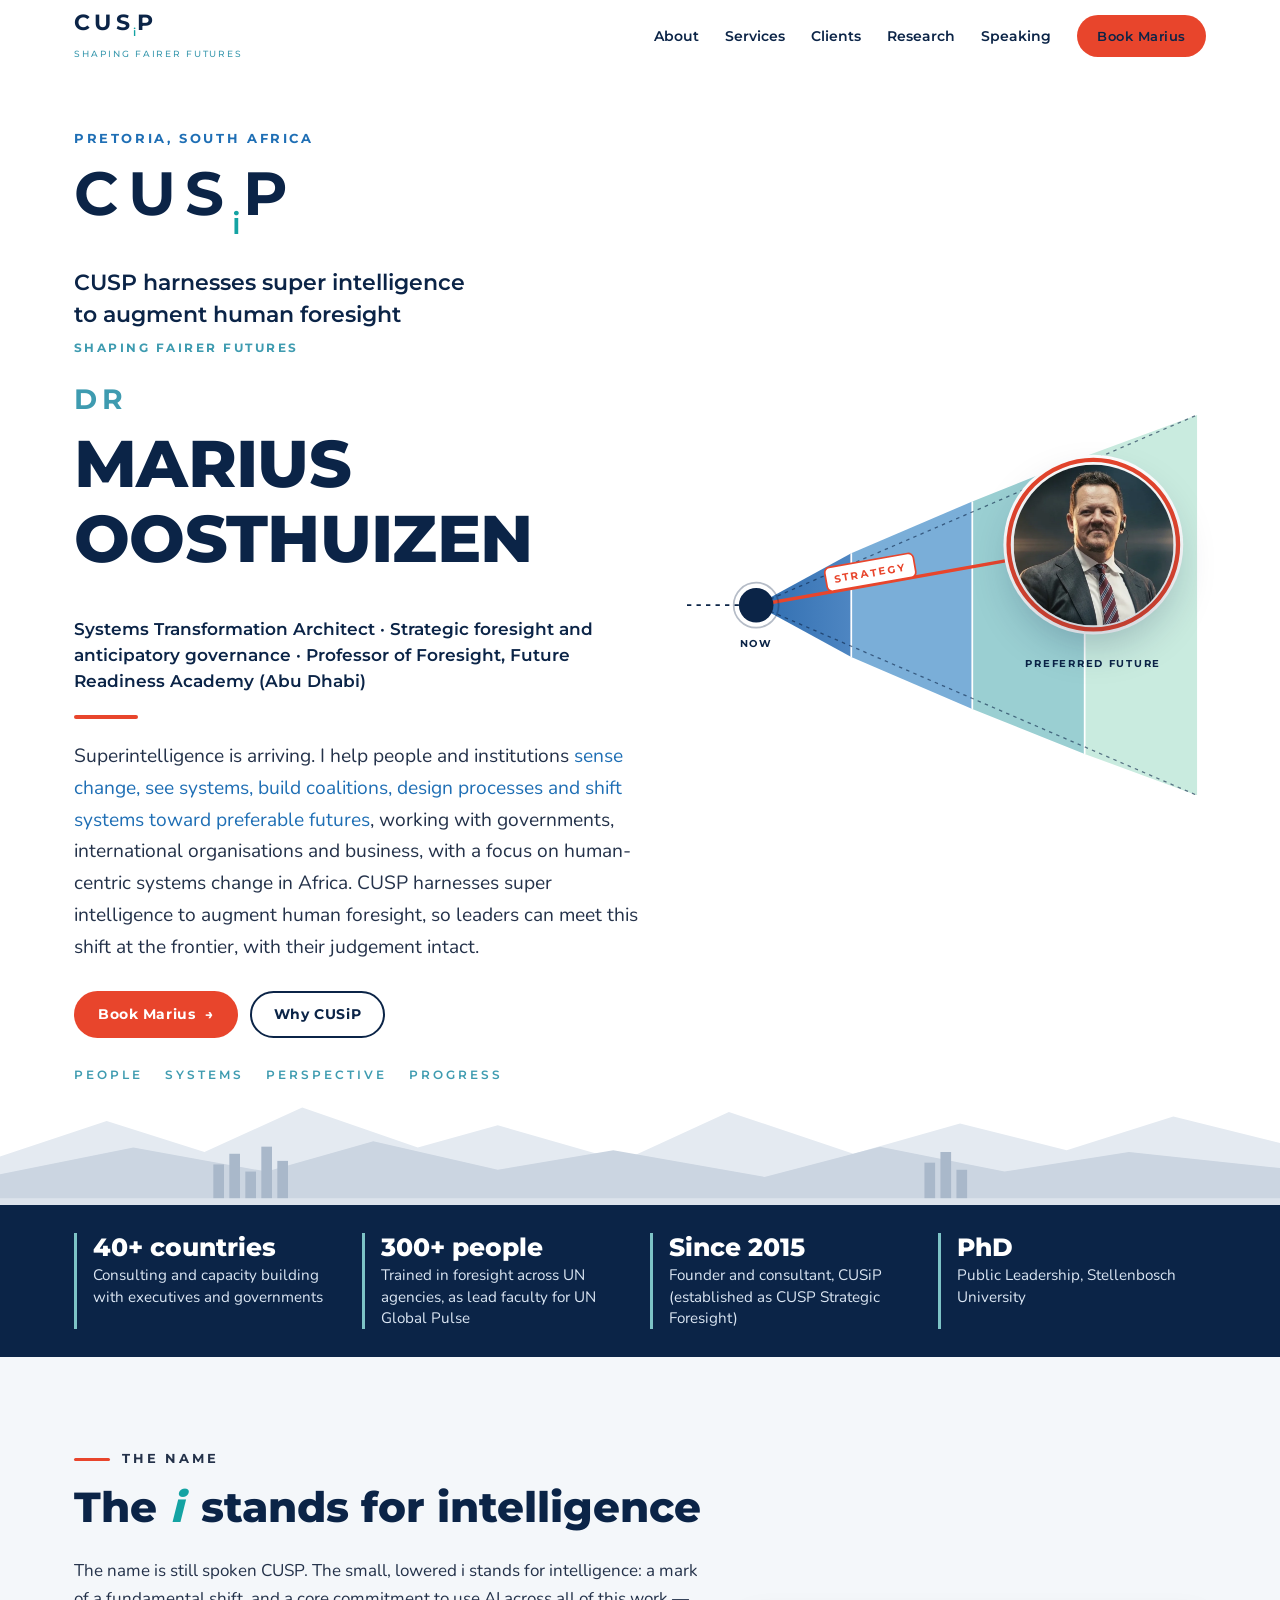
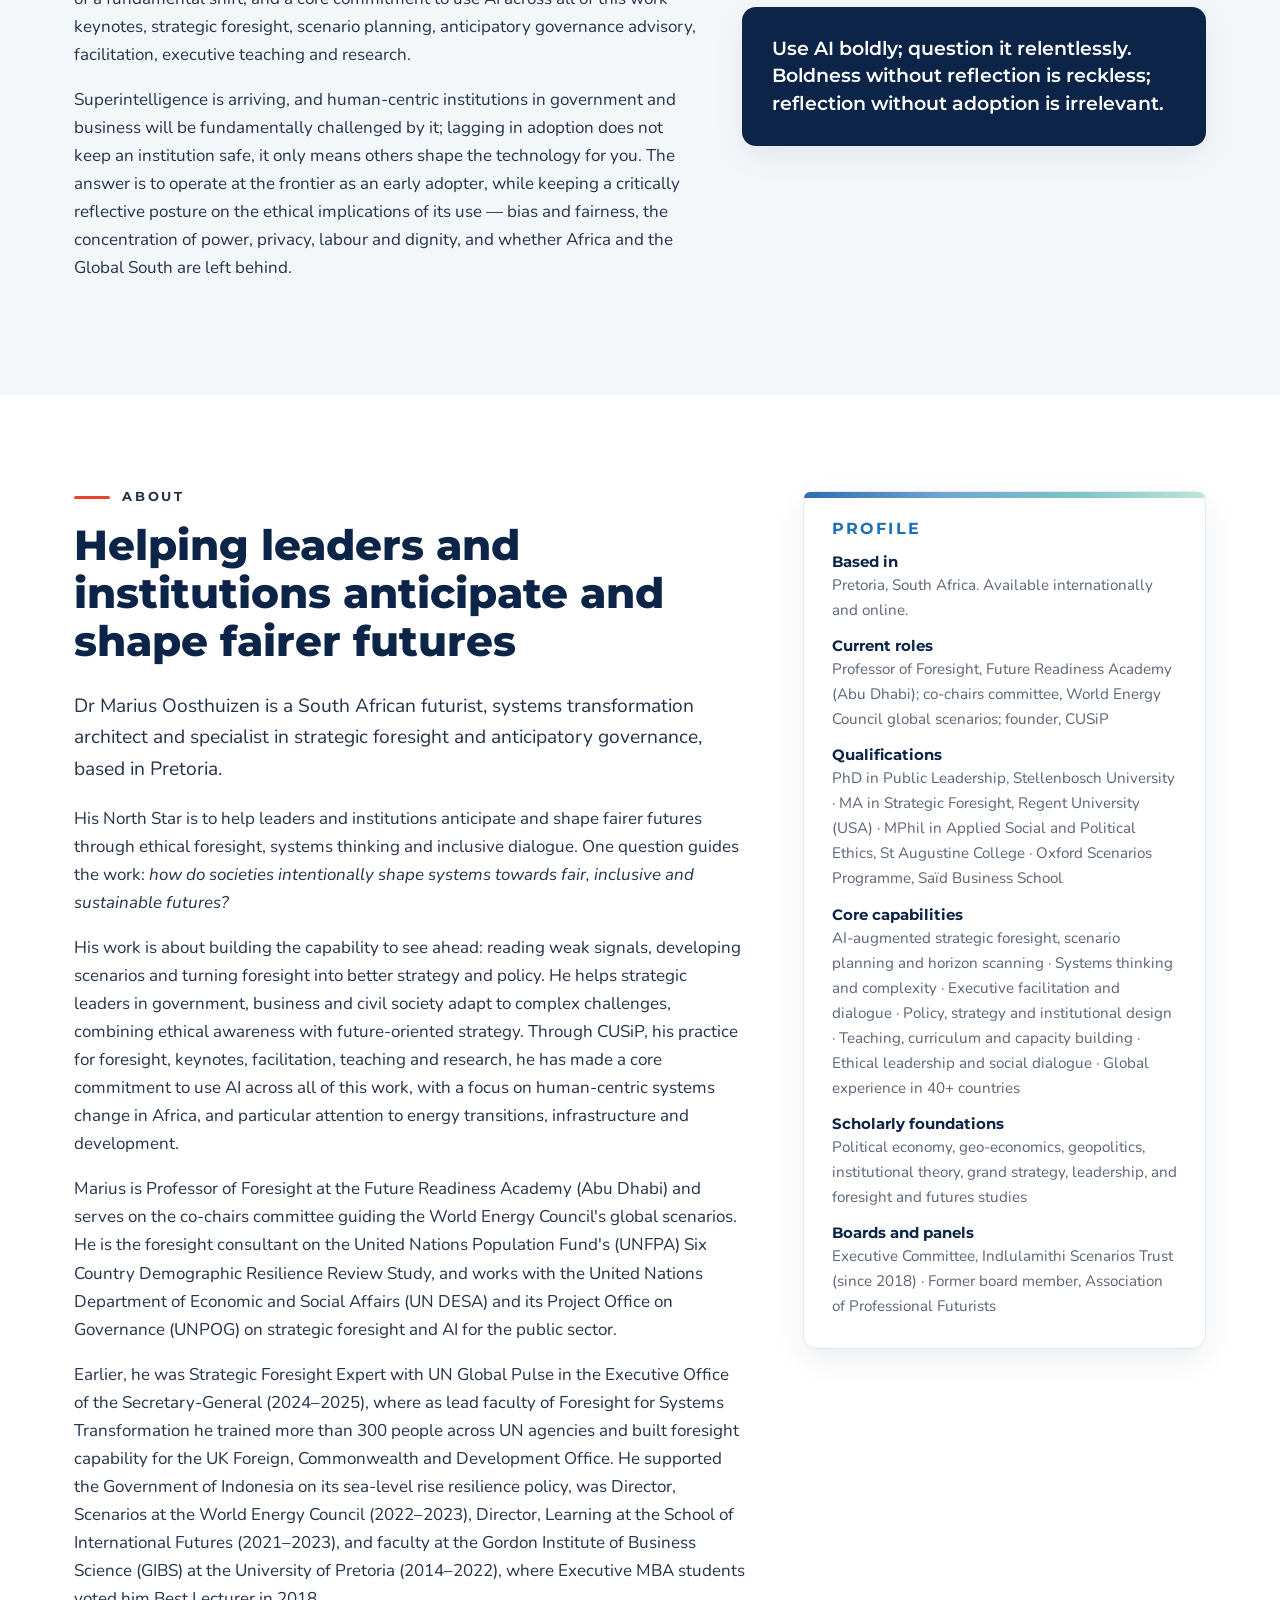
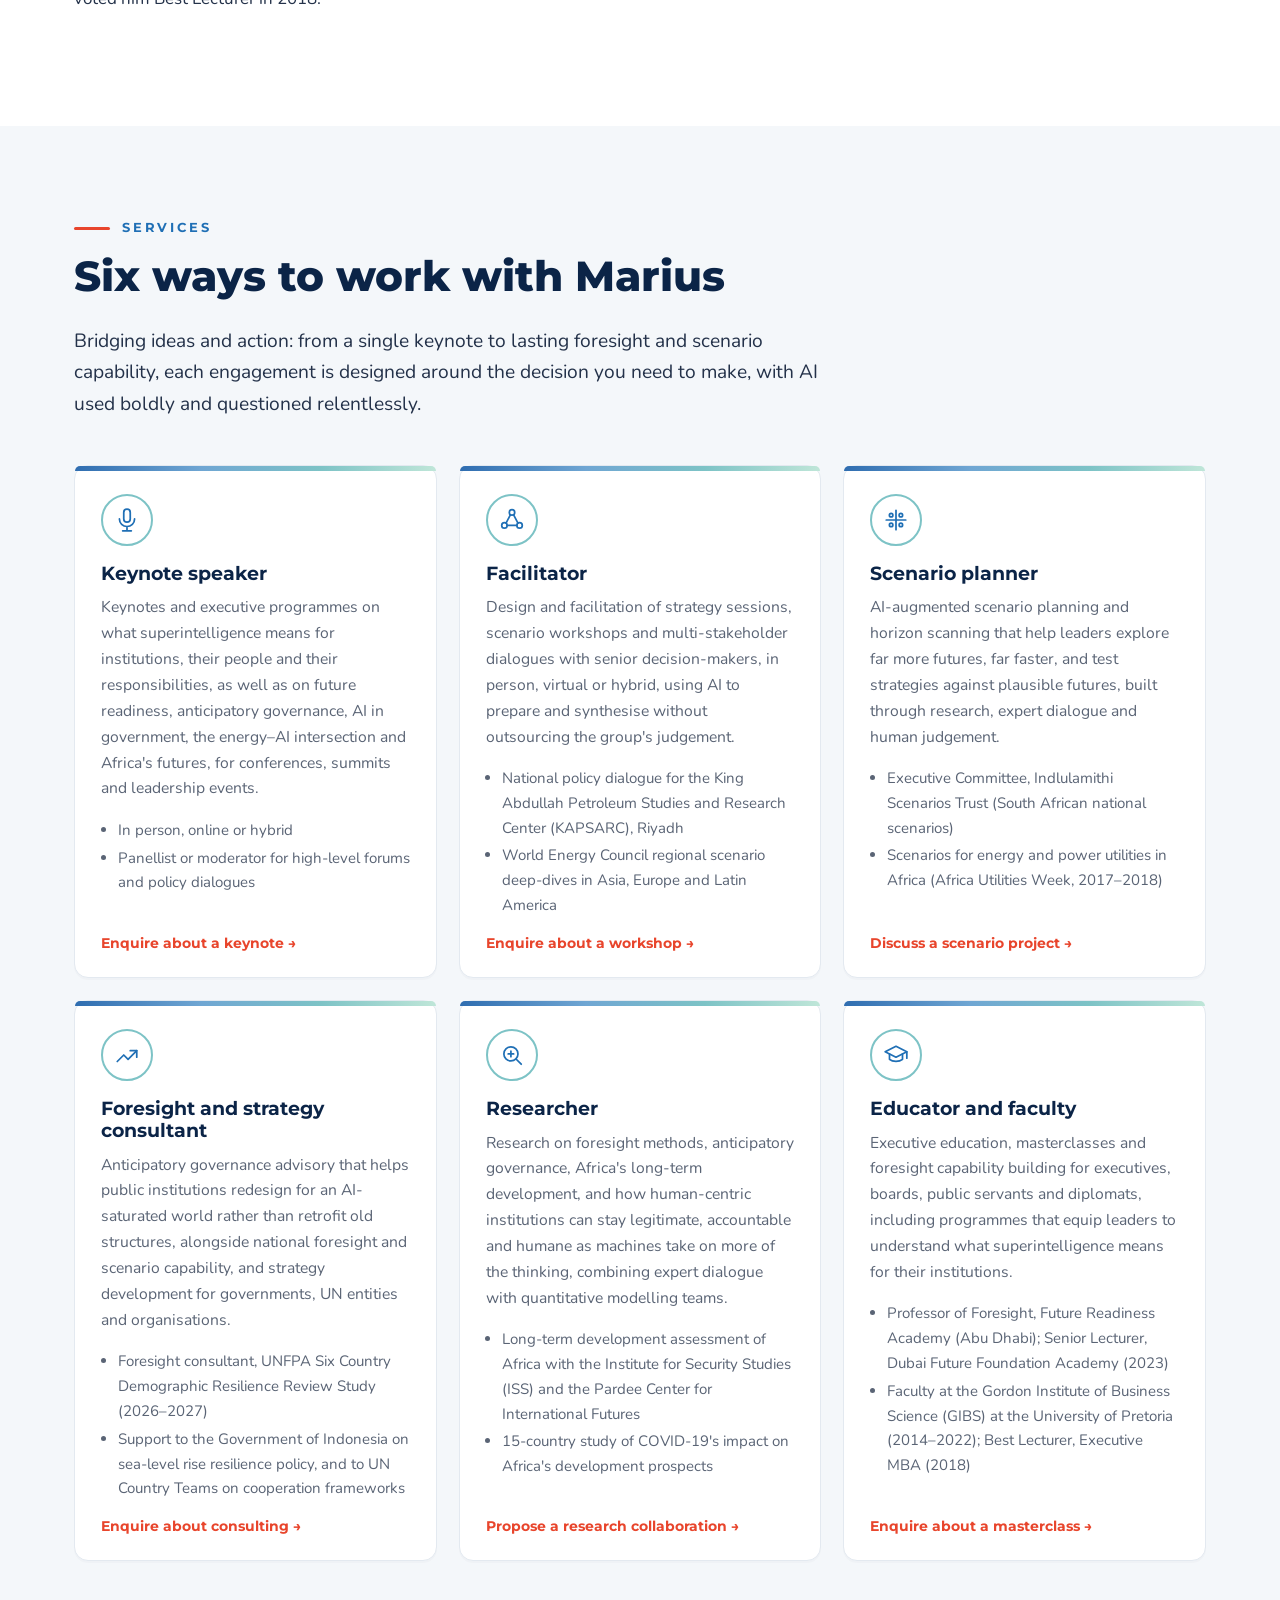
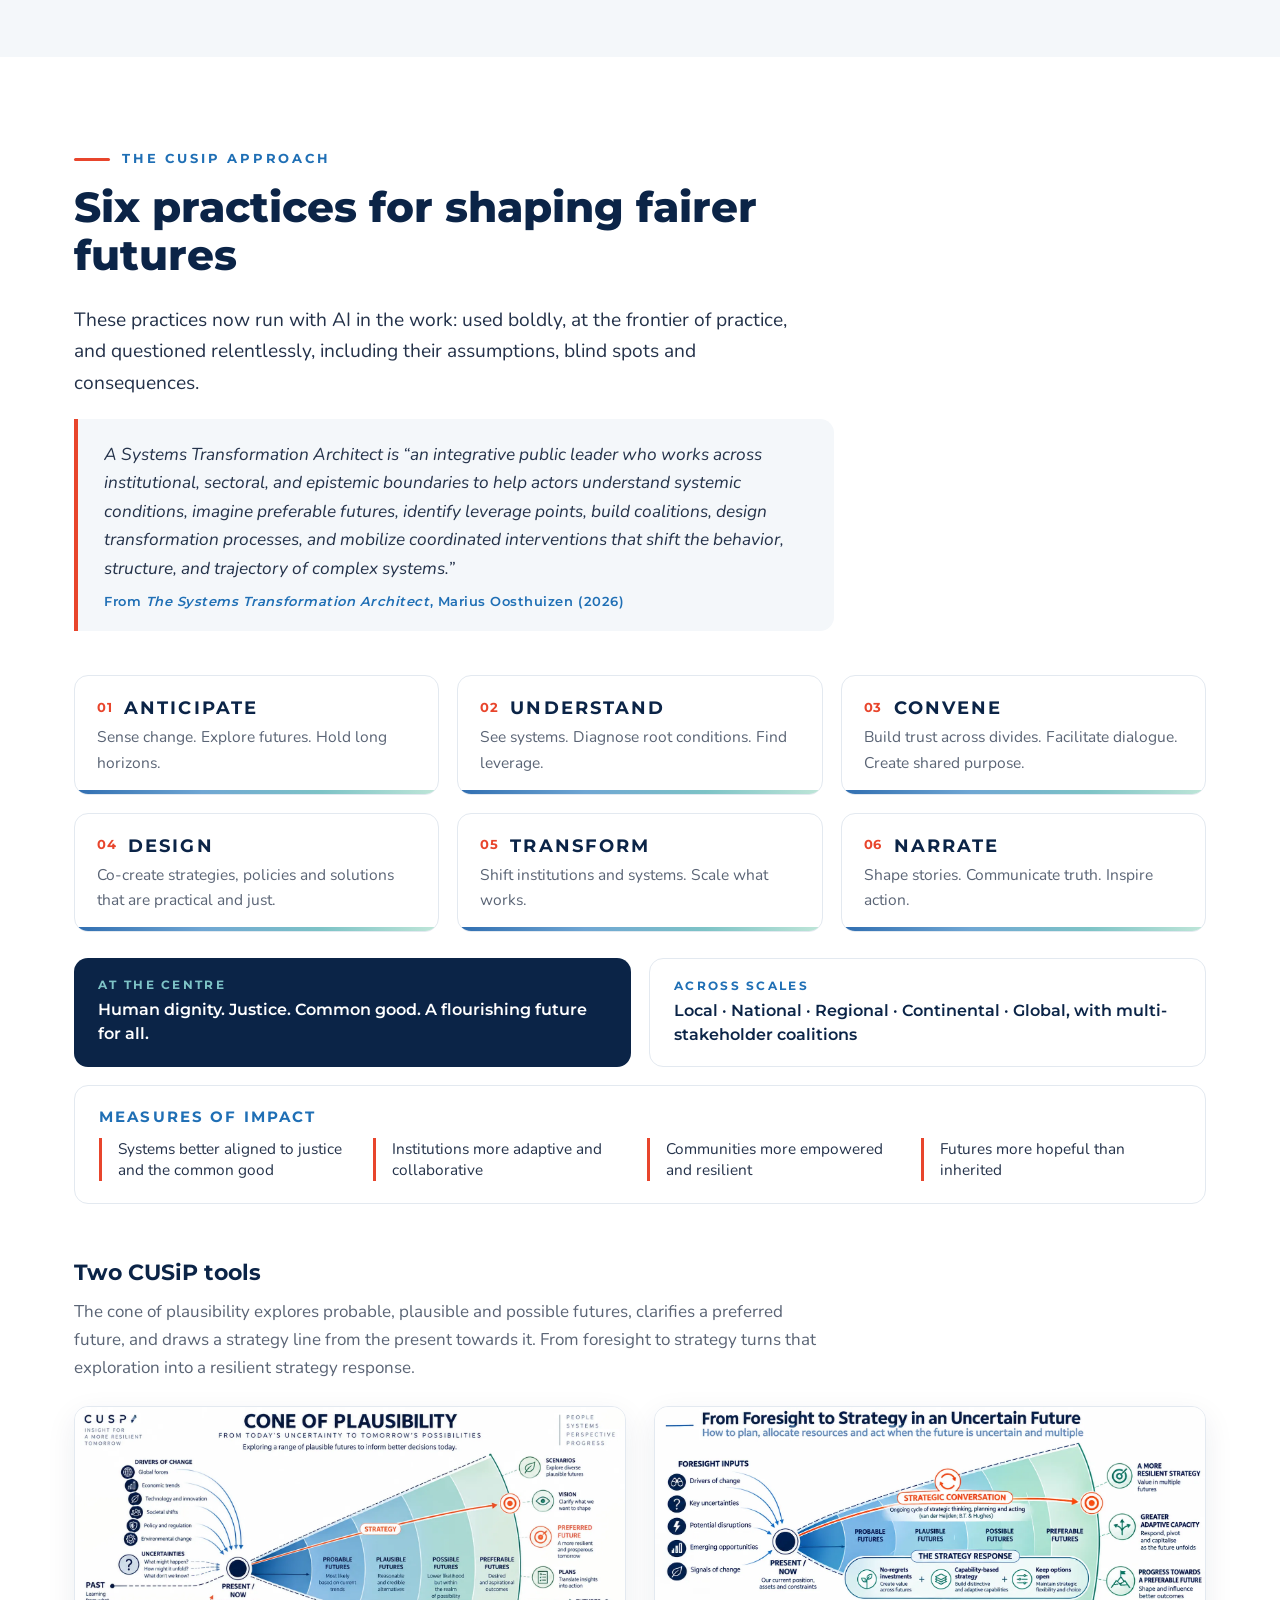
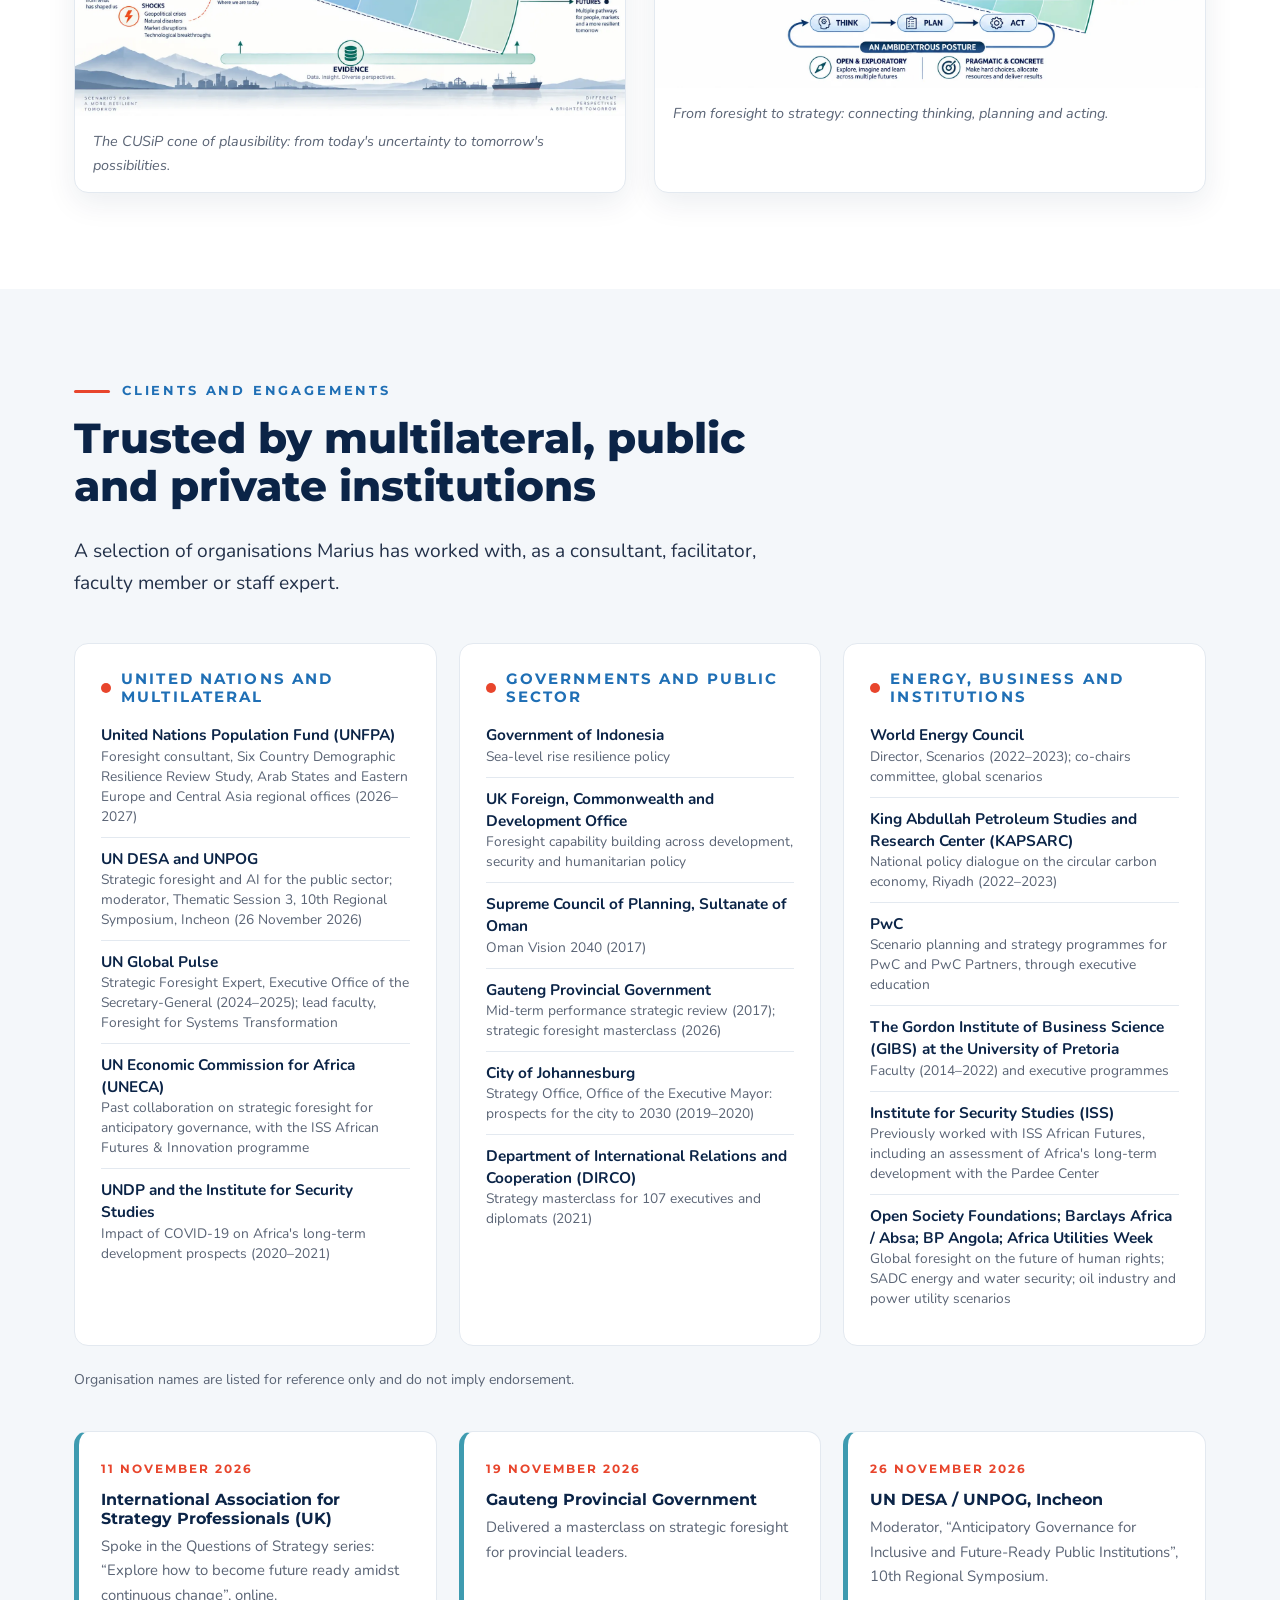
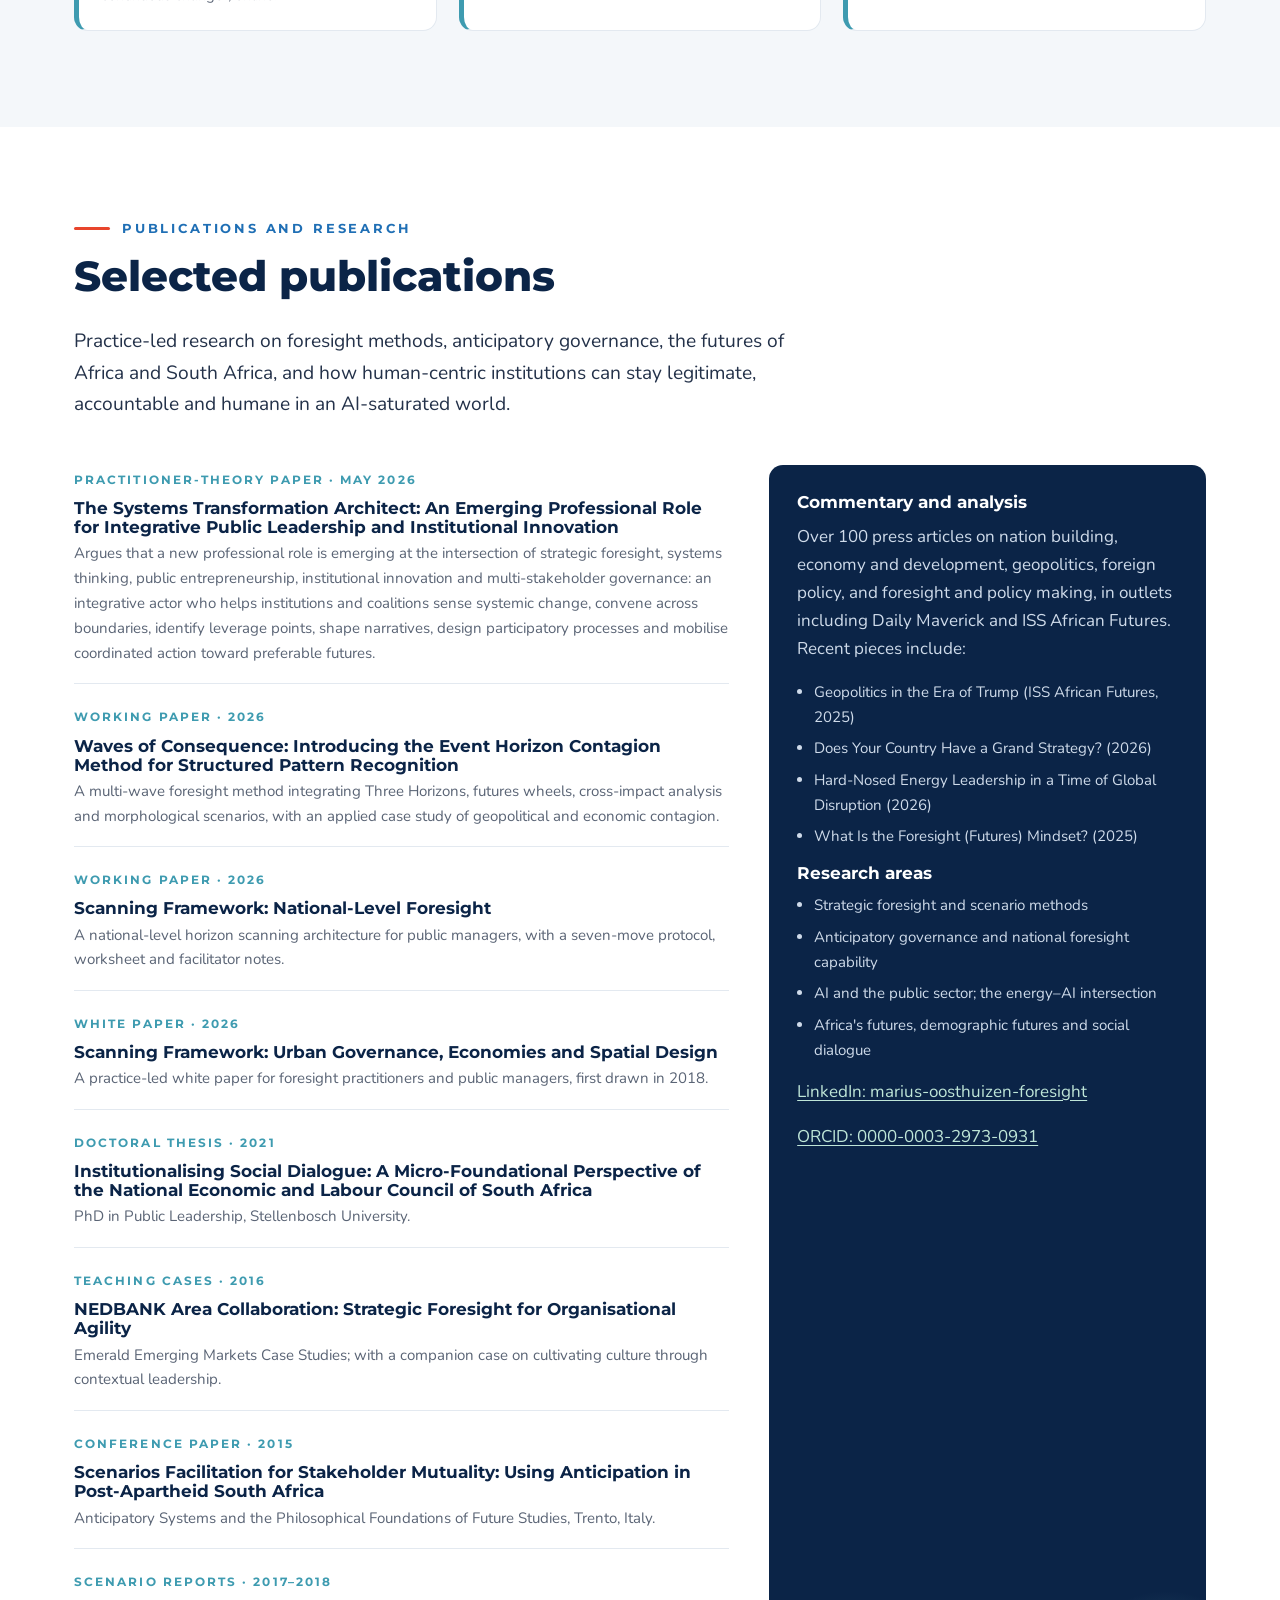
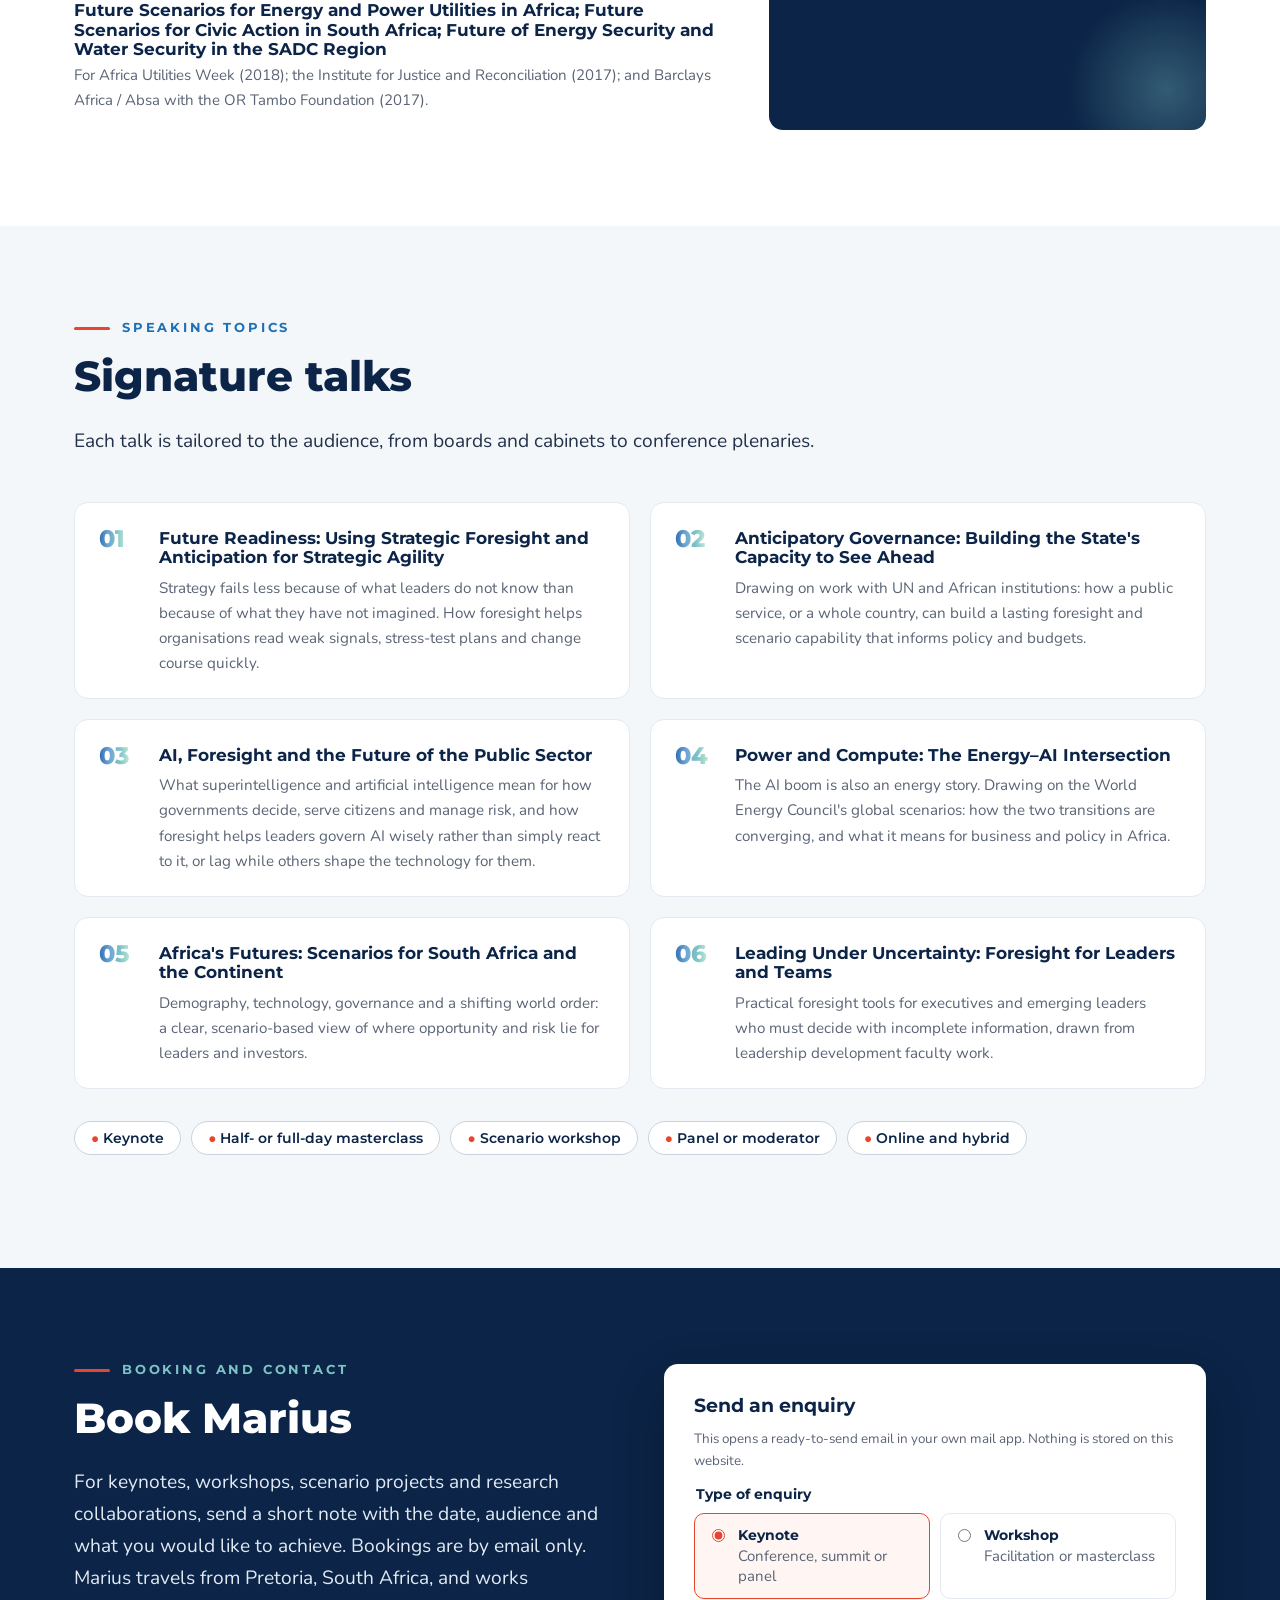
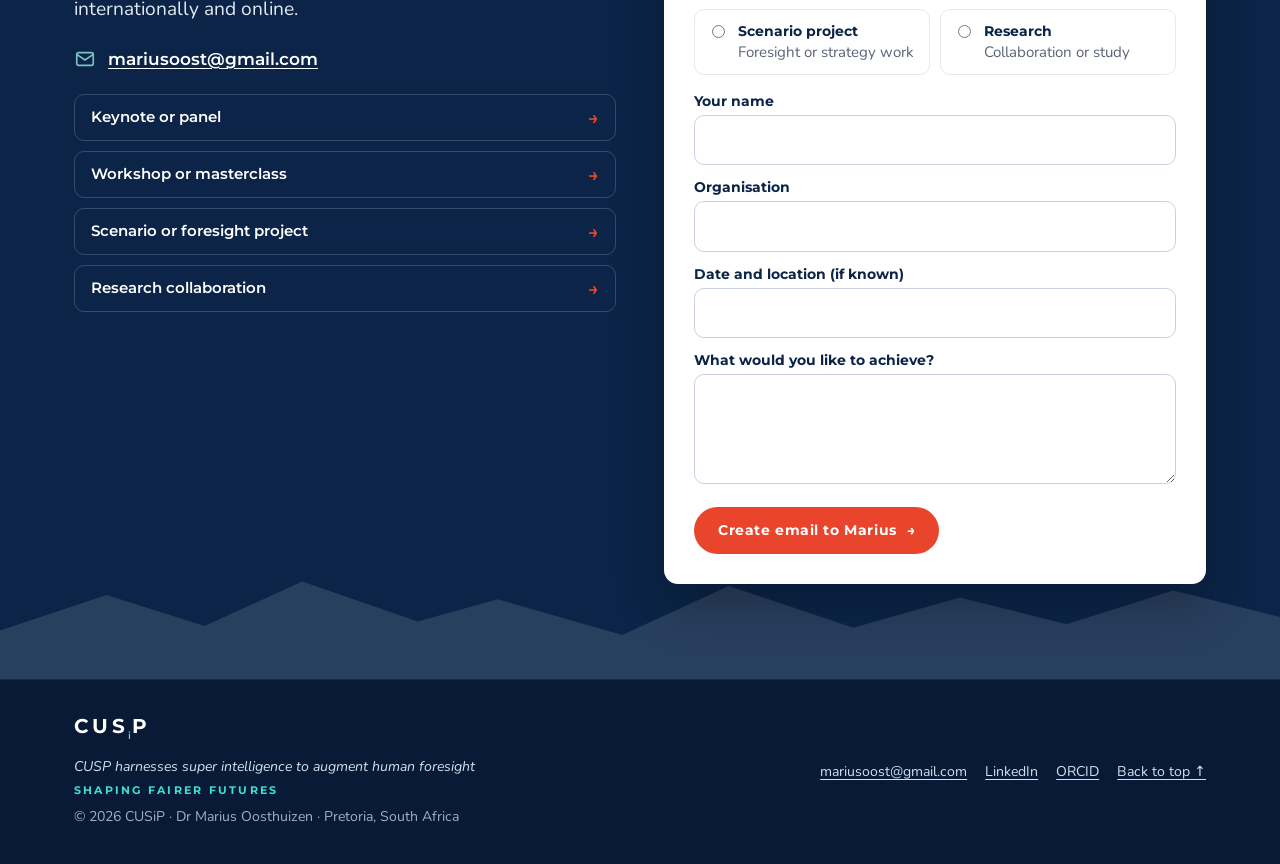
==== commit c9427385: "Rebrand the site from CUSP to CUSiP and pivot the copy to an AI-first practice. The wordmark is now " ====
--- a/index.html
+++ b/index.html
@@ -3,25 +3,25 @@
 <head>
 <meta charset="utf-8">
 <meta name="viewport" content="width=device-width,initial-scale=1">
-<title>Dr Marius Oosthuizen | Systems Transformation Architect | CUSP</title>
-<meta name="description" content="Dr Marius Oosthuizen is a systems transformation architect and strategic foresight specialist who helps leaders and institutions anticipate and shape fairer futures through ethical foresight, systems thinking and inclusive dialogue. Keynotes, facilitation, scenarios, consulting, research and teaching.">
+<title>Dr Marius Oosthuizen | Systems Transformation Architect | CUSiP</title>
+<meta name="description" content="Dr Marius Oosthuizen is a systems transformation architect and strategic foresight specialist. CUSP harnesses super intelligence to augment human foresight, helping leaders and institutions anticipate and shape fairer futures. Keynotes, facilitation, scenarios, consulting, research and teaching.">
 <meta name="author" content="Dr Marius Oosthuizen">
 <meta name="theme-color" content="#0B2447">
 <!-- When the site has its final address, set it here and in og:url / og:image (absolute URLs). -->
 <link rel="canonical" href="https://mariusoost-sketch.github.io/">
 <meta property="og:url" content="https://mariusoost-sketch.github.io/">
 <meta property="og:type" content="website">
-<meta property="og:site_name" content="CUSP Strategic Foresight">
-<meta property="og:title" content="Dr Marius Oosthuizen | Systems Transformation Architect | CUSP">
-<meta property="og:description" content="Shaping fairer futures: helping people and institutions sense change, see systems, build coalitions, design processes and shift systems toward preferable futures.">
+<meta property="og:site_name" content="CUSiP">
+<meta property="og:title" content="Dr Marius Oosthuizen | Systems Transformation Architect | CUSiP">
+<meta property="og:description" content="CUSP harnesses super intelligence to augment human foresight. Shaping fairer futures: helping people and institutions sense change, see systems, build coalitions, design processes and shift systems toward preferable futures.">
 <meta property="og:image" content="https://mariusoost-sketch.github.io/assets/img/og-image.png">
 <meta property="og:image:width" content="1200">
 <meta property="og:image:height" content="630">
-<meta property="og:image:alt" content="CUSP Strategic Foresight: Dr Marius Oosthuizen, with the CUSP cone of plausibility">
+<meta property="og:image:alt" content="CUSiP: Dr Marius Oosthuizen, with the cone of plausibility. CUSP harnesses super intelligence to augment human foresight.">
 <meta property="og:locale" content="en_ZA">
 <meta name="twitter:card" content="summary_large_image">
-<meta name="twitter:title" content="Dr Marius Oosthuizen | Systems Transformation Architect | CUSP">
-<meta name="twitter:description" content="Shaping fairer futures: helping people and institutions sense change, see systems, build coalitions, design processes and shift systems toward preferable futures.">
+<meta name="twitter:title" content="Dr Marius Oosthuizen | Systems Transformation Architect | CUSiP">
+<meta name="twitter:description" content="CUSP harnesses super intelligence to augment human foresight. Shaping fairer futures: helping people and institutions sense change, see systems, build coalitions, design processes and shift systems toward preferable futures.">
 <meta name="twitter:image" content="https://mariusoost-sketch.github.io/assets/img/og-image.png">
 <link rel="icon" href="assets/img/favicon.svg" type="image/svg+xml">
 <link rel="icon" href="assets/img/favicon-32.png" sizes="32x32" type="image/png">
@@ -38,7 +38,7 @@
   "jobTitle":"Systems Transformation Architect; strategic foresight and anticipatory governance specialist; Professor of Foresight, Future Readiness Academy (Abu Dhabi)",
   "email":"mailto:mariusoost@gmail.com",
   "address":{"@type":"PostalAddress","addressLocality":"Pretoria","addressCountry":"ZA"},
-  "worksFor":{"@type":"Organization","name":"CUSP Strategic Foresight","foundingDate":"2015"},
+  "worksFor":{"@type":"Organization","name":"CUSiP","alternateName":"CUSP Strategic Foresight","foundingDate":"2015"},
   "alumniOf":[{"@type":"CollegeOrUniversity","name":"Stellenbosch University"},{"@type":"CollegeOrUniversity","name":"Regent University"}],
   "sameAs":["https://orcid.org/0000-0003-2973-0931","https://www.linkedin.com/in/marius-oosthuizen-foresight/"]
 }
@@ -49,9 +49,9 @@
 
 <header class="site-header" id="top">
   <nav class="wrap nav" aria-label="Main">
-    <a class="brand" href="#top" aria-label="CUSP Strategic Foresight, back to top">
-      <span class="wordmark">CUSP<span class="slash" aria-hidden="true">/</span></span>
-      <span class="tagline">Insight for a more resilient tomorrow</span>
+    <a class="brand" href="#top" aria-label="CUSiP, back to top">
+      <span class="wordmark" aria-hidden="true">CUS<span class="brand-i">i</span>P</span>
+      <span class="tagline">shaping fairer futures</span>
     </a>
     <button class="menu-toggle" aria-expanded="false" aria-controls="nav-links" aria-label="Open menu">
       <svg viewBox="0 0 24 24" fill="none" stroke="currentColor" stroke-width="2" stroke-linecap="round" aria-hidden="true"><path d="M3 6h18M3 12h18M3 18h18"/></svg>
@@ -73,16 +73,19 @@
 <section class="hero" aria-labelledby="hero-title">
   <div class="wrap hero-grid">
     <div>
-      <p class="eyebrow">CUSP · Shaping fairer futures · Pretoria, South Africa</p>
+      <p class="eyebrow">Pretoria, South Africa</p>
+      <p class="hero-wordmark wordmark" aria-label="CUSiP" role="img">CUS<span class="brand-i" aria-hidden="true">i</span>P</p>
+      <p class="hero-tagline">CUSP harnesses super intelligence to augment human foresight</p>
+      <p class="hero-purpose">shaping fairer futures</p>
       <h1 id="hero-title"><span class="dr">Dr</span>Marius Oosthuizen</h1>
       <p class="title">Systems Transformation Architect · Strategic foresight and anticipatory governance · Professor of Foresight, Future Readiness Academy (Abu Dhabi)</p>
       <div class="rule" aria-hidden="true"></div>
-      <p class="lede">I help people and institutions <span class="hl">sense change, see systems, build coalitions, design processes and shift systems toward preferable futures</span>, working with governments, international organisations and business, with a focus on human-centric systems change in Africa.</p>
+      <p class="lede">Superintelligence is arriving. I help people and institutions <span class="hl">sense change, see systems, build coalitions, design processes and shift systems toward preferable futures</span>, working with governments, international organisations and business, with a focus on human-centric systems change in Africa. CUSP harnesses super intelligence to augment human foresight, so leaders can meet this shift at the frontier, with their judgement intact.</p>
       <div class="hero-ctas">
-        <a class="btn btn-primary" href="mailto:mariusoost@gmail.com?subject=Book%20Marius%3A%20enquiry%20via%20the%20CUSP%20website">Book Marius <span aria-hidden="true">→</span></a>
-        <a class="btn btn-ghost" href="#services">How I work</a>
+        <a class="btn btn-primary" href="mailto:mariusoost@gmail.com?subject=Book%20Marius%3A%20enquiry%20via%20the%20CUSiP%20website">Book Marius <span aria-hidden="true">→</span></a>
+        <a class="btn btn-ghost" href="#why">Why CUSiP</a>
       </div>
-      <ul class="pillars" aria-label="CUSP focus">
+      <ul class="pillars" aria-label="CUSiP focus">
         <li>PEOPLE</li><li>SYSTEMS</li><li>PERSPECTIVE</li><li>PROGRESS</li>
       </ul>
     </div>
@@ -131,10 +134,25 @@
   <ul>
     <li><strong>40+ countries</strong>Consulting and capacity building with executives and governments</li>
     <li><strong>300+ people</strong>Trained in foresight across UN agencies, as lead faculty for UN Global Pulse</li>
-    <li><strong>Since 2015</strong>Founder and consultant, CUSP Strategic Foresight</li>
+    <li><strong>Since 2015</strong>Founder and consultant, CUSiP (established as CUSP Strategic Foresight)</li>
     <li><strong>PhD</strong>Public Leadership, Stellenbosch University</li>
   </ul>
 </div>
+
+<!-- ================= WHY CUSIP ================= -->
+<section id="why" class="section-soft" aria-labelledby="why-title">
+  <div class="wrap why-grid">
+    <div>
+      <p class="kicker">The name</p>
+      <h2 id="why-title">The <span class="brand-inline">i</span> stands for intelligence</h2>
+      <p>The name is still spoken CUSP. The small, lowered i stands for intelligence: a mark of a fundamental shift, and a core commitment to use AI across all of this work — keynotes, strategic foresight, scenario planning, anticipatory governance advisory, facilitation, executive teaching and research.</p>
+      <p>Superintelligence is arriving, and human-centric institutions in government and business will be fundamentally challenged by it; lagging in adoption does not keep an institution safe, it only means others shape the technology for you. The answer is to operate at the frontier as an early adopter, while keeping a critically reflective posture on the ethical implications of its use — bias and fairness, the concentration of power, privacy, labour and dignity, and whether Africa and the Global South are left behind.</p>
+    </div>
+    <blockquote class="why-quote">
+      <p>Use AI boldly; question it relentlessly. Boldness without reflection is reckless; reflection without adoption is irrelevant.</p>
+    </blockquote>
+  </div>
+</section>
 
 <!-- ================= ABOUT ================= -->
 <section id="about" aria-labelledby="about-title">
@@ -144,7 +162,7 @@
       <h2 id="about-title">Helping leaders and institutions anticipate and shape fairer futures</h2>
       <p class="lede">Dr Marius Oosthuizen is a South African futurist, systems transformation architect and specialist in strategic foresight and anticipatory governance, based in Pretoria.</p>
       <p>His North Star is to help leaders and institutions anticipate and shape fairer futures through ethical foresight, systems thinking and inclusive dialogue. One question guides the work: <em>how do societies intentionally shape systems towards fair, inclusive and sustainable futures?</em></p>
-      <p>His work is about building the capability to see ahead: reading weak signals, developing scenarios and turning foresight into better strategy and policy. He helps strategic leaders in government, business and civil society adapt to complex challenges, combining ethical awareness with future-oriented strategy. Through CUSP, his practice for foresight, keynotes, facilitation and teaching, he focuses on human-centric systems change in Africa, with particular attention to energy transitions, infrastructure and development.</p>
+      <p>His work is about building the capability to see ahead: reading weak signals, developing scenarios and turning foresight into better strategy and policy. He helps strategic leaders in government, business and civil society adapt to complex challenges, combining ethical awareness with future-oriented strategy. Through CUSiP, his practice for foresight, keynotes, facilitation, teaching and research, he has made a core commitment to use AI across all of this work, with a focus on human-centric systems change in Africa, and particular attention to energy transitions, infrastructure and development.</p>
       <p>Marius is Professor of Foresight at the Future Readiness Academy (Abu Dhabi) and serves on the co-chairs committee guiding the World Energy Council's global scenarios. He is the foresight consultant on the United Nations Population Fund's (UNFPA) Six Country Demographic Resilience Review Study, and works with the United Nations Department of Economic and Social Affairs (UN DESA) and its Project Office on Governance (UNPOG) on strategic foresight and AI for the public sector.</p>
       <p>Earlier, he was Strategic Foresight Expert with UN Global Pulse in the Executive Office of the Secretary-General (2024–2025), where as lead faculty of Foresight for Systems Transformation he trained more than 300 people across UN agencies and built foresight capability for the UK Foreign, Commonwealth and Development Office. He supported the Government of Indonesia on its sea-level rise resilience policy, was Director, Scenarios at the World Energy Council (2022–2023), Director, Learning at the School of International Futures (2021–2023), and faculty at the Gordon Institute of Business Science (GIBS) at the University of Pretoria (2014–2022), where Executive MBA students voted him Best Lecturer in 2018.</p>
     </div>
@@ -153,9 +171,9 @@
       <h3 id="facts-title">Profile</h3>
       <dl>
         <dt>Based in</dt><dd>Pretoria, South Africa. Available internationally and online.</dd>
-        <dt>Current roles</dt><dd>Professor of Foresight, Future Readiness Academy (Abu Dhabi); co-chairs committee, World Energy Council global scenarios; founder, CUSP Strategic Foresight</dd>
+        <dt>Current roles</dt><dd>Professor of Foresight, Future Readiness Academy (Abu Dhabi); co-chairs committee, World Energy Council global scenarios; founder, CUSiP</dd>
         <dt>Qualifications</dt><dd>PhD in Public Leadership, Stellenbosch University · MA in Strategic Foresight, Regent University (USA) · MPhil in Applied Social and Political Ethics, St Augustine College · Oxford Scenarios Programme, Saïd Business School</dd>
-        <dt>Core capabilities</dt><dd>Strategic foresight and scenario planning · Systems thinking and complexity · Executive facilitation and dialogue · Policy, strategy and institutional design · Teaching, curriculum and capacity building · Ethical leadership and social dialogue · Global experience in 40+ countries</dd>
+        <dt>Core capabilities</dt><dd>AI-augmented strategic foresight, scenario planning and horizon scanning · Systems thinking and complexity · Executive facilitation and dialogue · Policy, strategy and institutional design · Teaching, curriculum and capacity building · Ethical leadership and social dialogue · Global experience in 40+ countries</dd>
         <dt>Scholarly foundations</dt><dd>Political economy, geo-economics, geopolitics, institutional theory, grand strategy, leadership, and foresight and futures studies</dd>
         <dt>Boards and panels</dt><dd>Executive Committee, Indlulamithi Scenarios Trust (since 2018) · Former board member, Association of Professional Futurists</dd>
       </dl>
@@ -169,48 +187,48 @@
     <div class="section-head">
       <p class="kicker">Services</p>
       <h2 id="services-title">Six ways to work with Marius</h2>
-      <p class="lede">Bridging ideas and action: from a single keynote to lasting foresight and scenario capability, each engagement is designed around the decision you need to make.</p>
+      <p class="lede">Bridging ideas and action: from a single keynote to lasting foresight and scenario capability, each engagement is designed around the decision you need to make, with AI used boldly and questioned relentlessly.</p>
     </div>
     <div class="cards">
       <article class="card">
         <div class="icon" aria-hidden="true"><svg viewBox="0 0 24 24" fill="none" stroke="currentColor" stroke-width="1.6" stroke-linecap="round" stroke-linejoin="round"><rect x="9" y="2" width="6" height="12" rx="3"/><path d="M5 11a7 7 0 0 0 14 0M12 18v4M8 22h8"/></svg></div>
         <h3>Keynote speaker</h3>
-        <p>Keynotes and plenaries on future readiness, anticipatory governance, AI in government, the energy–AI intersection and Africa's futures, for conferences, summits and leadership events.</p>
+        <p>Keynotes and executive programmes on what superintelligence means for institutions, their people and their responsibilities, as well as on future readiness, anticipatory governance, AI in government, the energy–AI intersection and Africa's futures, for conferences, summits and leadership events.</p>
         <ul><li>In person, online or hybrid</li><li>Panellist or moderator for high-level forums and policy dialogues</li></ul>
         <a class="card-cta" href="mailto:mariusoost@gmail.com?subject=Book%20Marius%3A%20keynote%20enquiry">Enquire about a keynote →</a>
       </article>
       <article class="card">
         <div class="icon" aria-hidden="true"><svg viewBox="0 0 24 24" fill="none" stroke="currentColor" stroke-width="1.6" stroke-linecap="round" stroke-linejoin="round"><circle cx="12" cy="5" r="2.5"/><circle cx="5" cy="17" r="2.5"/><circle cx="19" cy="17" r="2.5"/><path d="M10.5 7.2 6.5 14.8M13.5 7.2l4 7.6M7.5 17h9"/></svg></div>
         <h3>Facilitator</h3>
-        <p>Design and facilitation of strategy sessions, scenario workshops and multi-stakeholder dialogues with senior decision-makers, in person, virtual or hybrid.</p>
+        <p>Design and facilitation of strategy sessions, scenario workshops and multi-stakeholder dialogues with senior decision-makers, in person, virtual or hybrid, using AI to prepare and synthesise without outsourcing the group's judgement.</p>
         <ul><li>National policy dialogue for the King Abdullah Petroleum Studies and Research Center (KAPSARC), Riyadh</li><li>World Energy Council regional scenario deep-dives in Asia, Europe and Latin America</li></ul>
         <a class="card-cta" href="mailto:mariusoost@gmail.com?subject=Book%20Marius%3A%20workshop%20or%20facilitation%20enquiry">Enquire about a workshop →</a>
       </article>
       <article class="card">
         <div class="icon" aria-hidden="true"><svg viewBox="0 0 24 24" fill="none" stroke="currentColor" stroke-width="1.6" stroke-linecap="round" stroke-linejoin="round"><path d="M3 12h18M12 3v18"/><circle cx="7.5" cy="7.5" r="1.6"/><circle cx="16.5" cy="7.5" r="1.6"/><circle cx="7.5" cy="16.5" r="1.6"/><circle cx="16.5" cy="16.5" r="1.6"/></svg></div>
         <h3>Scenario planner</h3>
-        <p>National, sector and organisational scenarios that help leaders test strategies against plausible futures, built through research and expert dialogue.</p>
+        <p>AI-augmented scenario planning and horizon scanning that help leaders explore far more futures, far faster, and test strategies against plausible futures, built through research, expert dialogue and human judgement.</p>
         <ul><li>Executive Committee, Indlulamithi Scenarios Trust (South African national scenarios)</li><li>Scenarios for energy and power utilities in Africa (Africa Utilities Week, 2017–2018)</li></ul>
         <a class="card-cta" href="mailto:mariusoost@gmail.com?subject=Book%20Marius%3A%20scenario%20project%20enquiry">Discuss a scenario project →</a>
       </article>
       <article class="card">
         <div class="icon" aria-hidden="true"><svg viewBox="0 0 24 24" fill="none" stroke="currentColor" stroke-width="1.6" stroke-linecap="round" stroke-linejoin="round"><path d="M3 18 9 12l4 4 8-8"/><path d="M15 8h6v6"/></svg></div>
         <h3>Foresight and strategy consultant</h3>
-        <p>Anticipatory governance, national foresight and scenario capability, and strategy development for governments, UN entities and organisations.</p>
+        <p>Anticipatory governance advisory that helps public institutions redesign for an AI-saturated world rather than retrofit old structures, alongside national foresight and scenario capability, and strategy development for governments, UN entities and organisations.</p>
         <ul><li>Foresight consultant, UNFPA Six Country Demographic Resilience Review Study (2026–2027)</li><li>Support to the Government of Indonesia on sea-level rise resilience policy, and to UN Country Teams on cooperation frameworks</li></ul>
         <a class="card-cta" href="mailto:mariusoost@gmail.com?subject=Book%20Marius%3A%20foresight%20and%20strategy%20consulting%20enquiry">Enquire about consulting →</a>
       </article>
       <article class="card">
         <div class="icon" aria-hidden="true"><svg viewBox="0 0 24 24" fill="none" stroke="currentColor" stroke-width="1.6" stroke-linecap="round" stroke-linejoin="round"><circle cx="11" cy="11" r="6.5"/><path d="m20.5 20.5-4.8-4.8M8.5 11h5M11 8.5v5"/></svg></div>
         <h3>Researcher</h3>
-        <p>Research on foresight methods, anticipatory governance and Africa's long-term development, combining expert dialogue with quantitative modelling teams.</p>
+        <p>Research on foresight methods, anticipatory governance, Africa's long-term development, and how human-centric institutions can stay legitimate, accountable and humane as machines take on more of the thinking, combining expert dialogue with quantitative modelling teams.</p>
         <ul><li>Long-term development assessment of Africa with the Institute for Security Studies (ISS) and the Pardee Center for International Futures</li><li>15-country study of COVID-19's impact on Africa's development prospects</li></ul>
         <a class="card-cta" href="mailto:mariusoost@gmail.com?subject=Book%20Marius%3A%20research%20collaboration%20enquiry">Propose a research collaboration →</a>
       </article>
       <article class="card">
         <div class="icon" aria-hidden="true"><svg viewBox="0 0 24 24" fill="none" stroke="currentColor" stroke-width="1.6" stroke-linecap="round" stroke-linejoin="round"><path d="M2 9 12 4l10 5-10 5L2 9Z"/><path d="M6 11v5c3 2.5 9 2.5 12 0v-5M22 9v6"/></svg></div>
         <h3>Educator and faculty</h3>
-        <p>Executive education, masterclasses and foresight capability building for executives, boards, public servants and diplomats.</p>
+        <p>Executive education, masterclasses and foresight capability building for executives, boards, public servants and diplomats, including programmes that equip leaders to understand what superintelligence means for their institutions.</p>
         <ul><li>Professor of Foresight, Future Readiness Academy (Abu Dhabi); Senior Lecturer, Dubai Future Foundation Academy (2023)</li><li>Faculty at the Gordon Institute of Business Science (GIBS) at the University of Pretoria (2014–2022); Best Lecturer, Executive MBA (2018)</li></ul>
         <a class="card-cta" href="mailto:mariusoost@gmail.com?subject=Book%20Marius%3A%20masterclass%20or%20training%20enquiry">Enquire about a masterclass →</a>
       </article>
@@ -222,8 +240,9 @@
 <section id="approach" aria-labelledby="approach-title">
   <div class="wrap">
     <div class="section-head">
-      <p class="kicker">The CUSP approach</p>
+      <p class="kicker">The CUSiP approach</p>
       <h2 id="approach-title">Six practices for shaping fairer futures</h2>
+      <p class="lede">These practices now run with AI in the work: used boldly, at the frontier of practice, and questioned relentlessly, including their assumptions, blind spots and consequences.</p>
       <blockquote class="sta-quote">
         <p>A Systems Transformation Architect is “an integrative public leader who works across institutional, sectoral, and epistemic boundaries to help actors understand systemic conditions, imagine preferable futures, identify leverage points, build coalitions, design transformation processes, and mobilize coordinated interventions that shift the behavior, structure, and trajectory of complex systems.”</p>
         <footer>From <cite>The Systems Transformation Architect</cite>, Marius Oosthuizen (2026)</footer>
@@ -251,21 +270,21 @@
       </ul>
     </div>
     <div class="section-head tools-head">
-      <h3>Two CUSP tools</h3>
+      <h3>Two CUSiP tools</h3>
       <p>The cone of plausibility explores probable, plausible and possible futures, clarifies a preferred future, and draws a strategy line from the present towards it. From foresight to strategy turns that exploration into a resilient strategy response.</p>
     </div>
     <div class="approach-grid">
       <figure>
         <picture>
           <source srcset="assets/img/cone-of-plausibility.webp" type="image/webp">
-          <img src="assets/img/cone-of-plausibility.jpg" width="1600" height="900" loading="lazy" alt="CUSP cone of plausibility: drivers of change, uncertainties and shocks feed the present, which opens into probable, plausible, possible and preferable futures, with a strategy arrow towards a preferred future, grounded in evidence.">
+          <img src="assets/img/cone-of-plausibility.jpg" width="1600" height="900" loading="lazy" alt="CUSiP cone of plausibility: drivers of change, uncertainties and shocks feed the present, which opens into probable, plausible, possible and preferable futures, with a strategy arrow towards a preferred future, grounded in evidence.">
         </picture>
-        <figcaption>The CUSP cone of plausibility: from today's uncertainty to tomorrow's possibilities.</figcaption>
+        <figcaption>The CUSiP cone of plausibility: from today's uncertainty to tomorrow's possibilities.</figcaption>
       </figure>
       <figure>
         <picture>
           <source srcset="assets/img/foresight-to-strategy.webp" type="image/webp">
-          <img src="assets/img/foresight-to-strategy.jpg" width="1600" height="819" loading="lazy" alt="CUSP visual 'From foresight to strategy', linking thinking, planning and acting.">
+          <img src="assets/img/foresight-to-strategy.jpg" width="1600" height="819" loading="lazy" alt="CUSiP visual 'From foresight to strategy', linking thinking, planning and acting.">
         </picture>
         <figcaption>From foresight to strategy: connecting thinking, planning and acting.</figcaption>
       </figure>
@@ -319,8 +338,8 @@
 
     <h3 class="sr-only">Recent and upcoming engagements</h3>
     <ul class="timeline" aria-label="Recent and upcoming engagements">
-      <li><time datetime="2026-11-11">11 November 2026</time><h3>International Association for Strategy Professionals (UK)</h3><p>Questions of Strategy series: “Explore how to become future ready amidst continuous change”, online.</p></li>
-      <li><time datetime="2026-11-19">19 November 2026</time><h3>Gauteng Provincial Government</h3><p>Masterclass on strategic foresight for provincial leaders.</p></li>
+      <li><time datetime="2026-11-11">11 November 2026</time><h3>International Association for Strategy Professionals (UK)</h3><p>Spoke in the Questions of Strategy series: “Explore how to become future ready amidst continuous change”, online.</p></li>
+      <li><time datetime="2026-11-19">19 November 2026</time><h3>Gauteng Provincial Government</h3><p>Delivered a masterclass on strategic foresight for provincial leaders.</p></li>
       <li><time datetime="2026-11-26">26 November 2026</time><h3>UN DESA / UNPOG, Incheon</h3><p>Moderator, “Anticipatory Governance for Inclusive and Future-Ready Public Institutions”, 10th Regional Symposium.</p></li>
     </ul>
   </div>
@@ -332,7 +351,7 @@
     <div class="section-head">
       <p class="kicker">Publications and research</p>
       <h2 id="research-title">Selected publications</h2>
-      <p class="lede">Practice-led research on foresight methods, anticipatory governance and the futures of Africa and South Africa.</p>
+      <p class="lede">Practice-led research on foresight methods, anticipatory governance, the futures of Africa and South Africa, and how human-centric institutions can stay legitimate, accountable and humane in an AI-saturated world.</p>
     </div>
     <div class="pubs">
       <ul class="pub-list">
@@ -379,7 +398,7 @@
     <div class="topics">
       <article class="topic"><h3>Future Readiness: Using Strategic Foresight and Anticipation for Strategic Agility</h3><p>Strategy fails less because of what leaders do not know than because of what they have not imagined. How foresight helps organisations read weak signals, stress-test plans and change course quickly.</p></article>
       <article class="topic"><h3>Anticipatory Governance: Building the State's Capacity to See Ahead</h3><p>Drawing on work with UN and African institutions: how a public service, or a whole country, can build a lasting foresight and scenario capability that informs policy and budgets.</p></article>
-      <article class="topic"><h3>AI, Foresight and the Future of the Public Sector</h3><p>What artificial intelligence means for how governments decide, serve citizens and manage risk, and how foresight helps leaders govern AI wisely rather than simply react to it.</p></article>
+      <article class="topic"><h3>AI, Foresight and the Future of the Public Sector</h3><p>What superintelligence and artificial intelligence mean for how governments decide, serve citizens and manage risk, and how foresight helps leaders govern AI wisely rather than simply react to it, or lag while others shape the technology for them.</p></article>
       <article class="topic"><h3>Power and Compute: The Energy–AI Intersection</h3><p>The AI boom is also an energy story. Drawing on the World Energy Council's global scenarios: how the two transitions are converging, and what it means for business and policy in Africa.</p></article>
       <article class="topic"><h3>Africa's Futures: Scenarios for South Africa and the Continent</h3><p>Demography, technology, governance and a shifting world order: a clear, scenario-based view of where opportunity and risk lie for leaders and investors.</p></article>
       <article class="topic"><h3>Leading Under Uncertainty: Foresight for Leaders and Teams</h3><p>Practical foresight tools for executives and emerging leaders who must decide with incomplete information, drawn from leadership development faculty work.</p></article>
@@ -396,7 +415,7 @@
     <div>
       <p class="kicker">Booking and contact</p>
       <h2 id="book-title">Book Marius</h2>
-      <p class="lede">For keynotes, workshops, scenario projects and research collaborations, send a short note with the date, audience and what you would like to achieve. Marius travels from Pretoria, South Africa, and works internationally and online.</p>
+      <p class="lede">For keynotes, workshops, scenario projects and research collaborations, send a short note with the date, audience and what you would like to achieve. Bookings are by email only. Marius travels from Pretoria, South Africa, and works internationally and online.</p>
       <p class="contact-line">
         <svg width="22" height="22" viewBox="0 0 24 24" fill="none" stroke="#7DC3C6" stroke-width="1.8" aria-hidden="true"><rect x="3" y="5" width="18" height="14" rx="2"/><path d="m3 7 9 6 9-6"/></svg>
         <a href="mailto:mariusoost@gmail.com">mariusoost@gmail.com</a>
@@ -435,9 +454,10 @@
 <footer class="site-footer">
   <div class="wrap footer-grid">
     <div>
-      <span class="wordmark">CUSP<span class="slash" aria-hidden="true">/</span></span>
-      <p class="footer-tag">Bridging ideas and action. Advancing fairness. Building the future, together.</p>
-      <p style="margin:4px 0 0">© <span id="year">2026</span> CUSP Strategic Foresight · Dr Marius Oosthuizen · Pretoria, South Africa</p>
+      <span class="wordmark" aria-label="CUSiP" role="img">CUS<span class="brand-i" aria-hidden="true">i</span>P</span>
+      <p class="footer-tag">CUSP harnesses super intelligence to augment human foresight</p>
+      <p class="footer-purpose">shaping fairer futures</p>
+      <p style="margin:8px 0 0">© <span id="year">2026</span> CUSiP · Dr Marius Oosthuizen · Pretoria, South Africa</p>
     </div>
     <ul>
       <li><a href="mailto:mariusoost@gmail.com">mariusoost@gmail.com</a></li>
--- a/assets/css/styles.css
+++ b/assets/css/styles.css
@@ -1,11 +1,14 @@
-/* CUSP Strategic Foresight — site styles
-   Palette and type follow the CUSP visual style (Masterclass deck, Nov 2026). */
+/* CUSiP — site styles
+   Palette and type follow the established visual style (Masterclass deck, Nov 2026).
+   The wordmark is CUSiP: a small lowered i (intelligence) between S and P.
+   Accent i: #14a3a3 on light, #3ee0d0 on dark. */
 @font-face{font-family:"Montserrat";src:url("../fonts/montserrat-var.woff2") format("woff2");font-weight:100 900;font-display:swap}
 @font-face{font-family:"Nunito";src:url("../fonts/nunito-var.woff2") format("woff2");font-weight:200 1000;font-display:swap}
 @font-face{font-family:"Nunito";src:url("../fonts/nunito-italic-var.woff2") format("woff2");font-weight:200 1000;font-style:italic;font-display:swap}
 
 :root{
   --navy:#0B2447; --blue:#1F6FB5; --teal:#3E9BB0; --teal-2:#7DC3C6; --mint:#BFE6D8;
+  --brand-i:#14a3a3; --brand-i-on-dark:#3ee0d0;
   --accent:#E8452C; --mist:#C9D3DF; --mist-2:#A9B8CA; --body:#5A6475; --ink:#24324a;
   --bg:#fff; --soft:#F4F7FA; --line:#E3E9F0;
   --grad:linear-gradient(90deg,#2F6DB0 0%,#6FA6D3 35%,#7DC3C6 68%,#BFE6D8 100%);
@@ -41,9 +44,9 @@
 .site-header.scrolled{border-bottom-color:var(--line)}
 .nav{display:flex;align-items:center;justify-content:space-between;height:72px}
 .brand{display:flex;flex-direction:column;text-decoration:none;line-height:1}
-.wordmark{font:700 1.35rem/1 "Montserrat",sans-serif;letter-spacing:.42em;color:var(--navy);display:flex;align-items:center}
-.wordmark .slash{color:var(--accent);letter-spacing:0;font-weight:600;margin-left:-.18em;transform:skewX(-8deg)}
-.tagline{font:500 .58rem/1.3 "Montserrat",sans-serif;letter-spacing:.24em;text-transform:uppercase;color:var(--teal);margin-top:6px}
+.wordmark{font:700 1.35rem/1 "Montserrat",sans-serif;letter-spacing:.2em;color:var(--navy);display:inline-block;line-height:1;padding-bottom:.32em}
+.wordmark .brand-i{display:inline-block;font-size:.5em;font-weight:600;letter-spacing:0;color:var(--brand-i);vertical-align:-.62em;margin:0 .06em 0 -.08em;line-height:1}
+.tagline{font:500 .58rem/1.3 "Montserrat",sans-serif;letter-spacing:.2em;text-transform:uppercase;color:var(--teal);margin-top:2px}
 .nav-links{display:flex;gap:26px;list-style:none;margin:0;padding:0;align-items:center}
 .nav-links a{font:600 .88rem "Montserrat",sans-serif;color:var(--navy);text-decoration:none}
 .nav-links a:hover{color:var(--blue)}
@@ -61,6 +64,9 @@
 .hero{position:relative;overflow:hidden;padding:56px 0 0}
 .hero-grid{display:grid;grid-template-columns:1.05fr .95fr;gap:40px;align-items:center;position:relative;z-index:2}
 .hero .eyebrow{font:700 .82rem/1.4 "Montserrat",sans-serif;letter-spacing:.2em;text-transform:uppercase;color:var(--blue);margin-bottom:16px}
+.hero-wordmark{display:block;font-size:clamp(2.6rem,7vw,3.8rem);letter-spacing:.16em;margin:0 0 .15em;padding-bottom:.28em;line-height:1}
+.hero-tagline{font:600 clamp(1.05rem,2.3vw,1.4rem)/1.45 "Montserrat",sans-serif;color:var(--navy);margin:0 0 8px;max-width:22em;letter-spacing:0;text-wrap:balance}
+.hero-purpose{font:700 .78rem/1.4 "Montserrat",sans-serif;letter-spacing:.2em;text-transform:uppercase;color:var(--teal);margin:0 0 28px}
 .hero h1 .dr{display:block;font-size:.42em;letter-spacing:.18em;color:var(--teal);font-weight:700;margin-bottom:.35em}
 .hero .rule{width:64px;height:4px;background:var(--accent);border-radius:2px;margin:22px 0}
 .hero .title{font:600 1.08rem/1.5 "Montserrat",sans-serif;color:var(--navy);margin-bottom:10px}
@@ -189,7 +195,9 @@
 /* footer */
 .site-footer{background:#081a35;color:#9fb0c6;padding:36px 0;font-size:.88rem}
 .footer-grid{display:flex;flex-wrap:wrap;justify-content:space-between;gap:20px;align-items:center}
-.site-footer .wordmark{color:#fff;font-size:1.1rem}
+.site-footer .wordmark{color:#fff;font-size:1.25rem}
+.site-footer .wordmark .brand-i{color:var(--brand-i-on-dark)}
+.site-footer .footer-purpose{margin:4px 0 0;font:700 .7rem/1.3 "Montserrat",sans-serif;letter-spacing:.2em;text-transform:uppercase;color:var(--brand-i-on-dark)}
 .site-footer a{color:#cfe3ef}
 .site-footer ul{display:flex;flex-wrap:wrap;gap:18px;list-style:none;margin:0;padding:0}
 
@@ -204,7 +212,7 @@
   .nav-links.open{display:flex}
   .nav-links li a{display:block;padding:12px 0;border-bottom:1px solid var(--line)}
   .nav-links li:last-child a{border:0;margin-top:12px;justify-content:center}
-  .hero-grid,.about-grid,.approach-grid,.pubs,.booking-grid{grid-template-columns:1fr}
+  .hero-grid,.about-grid,.approach-grid,.pubs,.booking-grid,.why-grid{grid-template-columns:1fr}
   .hero{padding-top:32px}
   .hero-visual{order:-1;max-width:560px;margin:0 auto}
   .stats ul{grid-template-columns:repeat(2,1fr)}
@@ -220,6 +228,17 @@
   .stats ul{grid-template-columns:1fr 1fr;gap:16px;padding:24px 20px}
   .stats strong{font-size:1.3rem}
   .enquiry{padding:22px}
+}
+
+
+/* ---------- Why CUSiP ---------- */
+.why-grid{display:grid;grid-template-columns:1.15fr .85fr;gap:40px;align-items:center}
+.why-grid p{color:var(--ink)}
+.why-quote{margin:0;padding:28px 30px;background:var(--navy);color:#fff;border-radius:var(--radius);box-shadow:var(--shadow)}
+.why-quote p{margin:0;font:600 1.2rem/1.45 "Montserrat",sans-serif;color:#fff}
+.brand-inline{color:var(--brand-i);font-weight:800;font-style:italic;padding:0 .14em 0 .02em}
+@media (max-width:860px){
+  .why-grid{grid-template-columns:1fr}
 }
 
 /* ---------- CUSP approach (v3) ---------- */
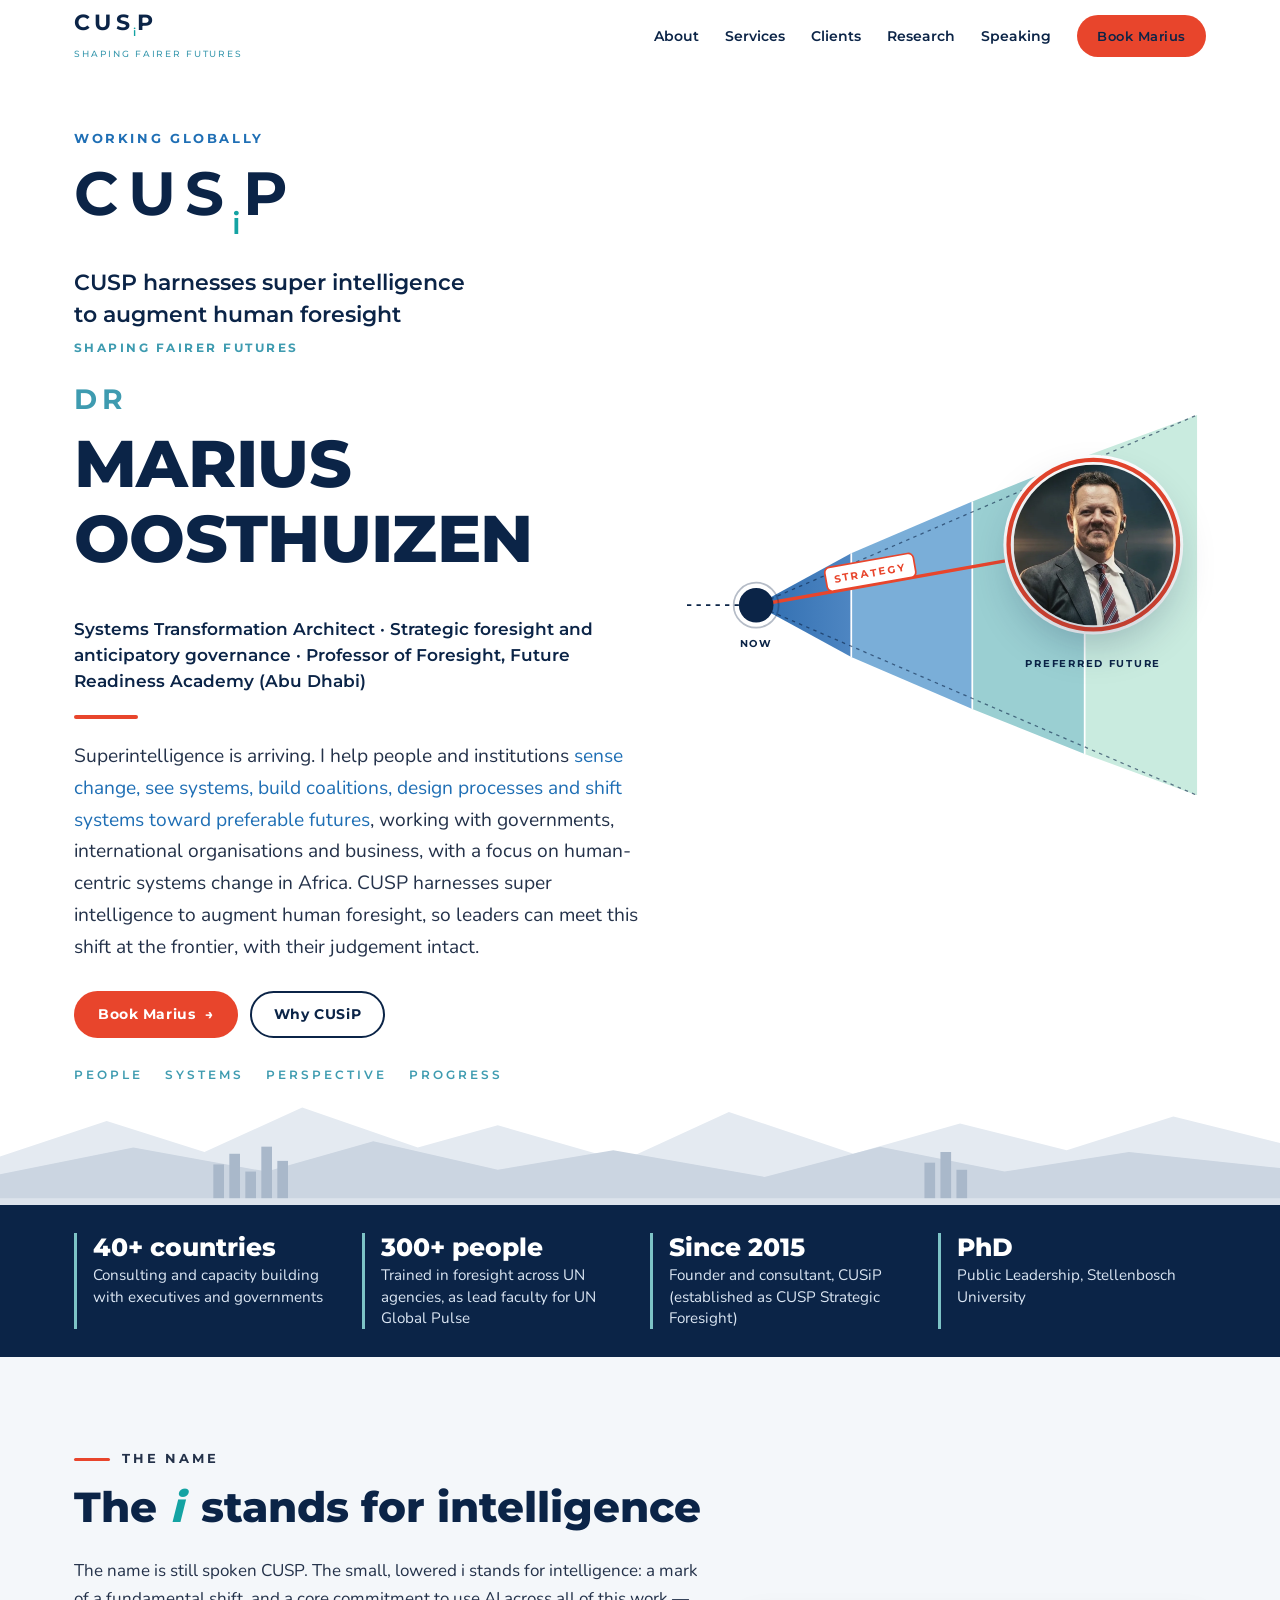
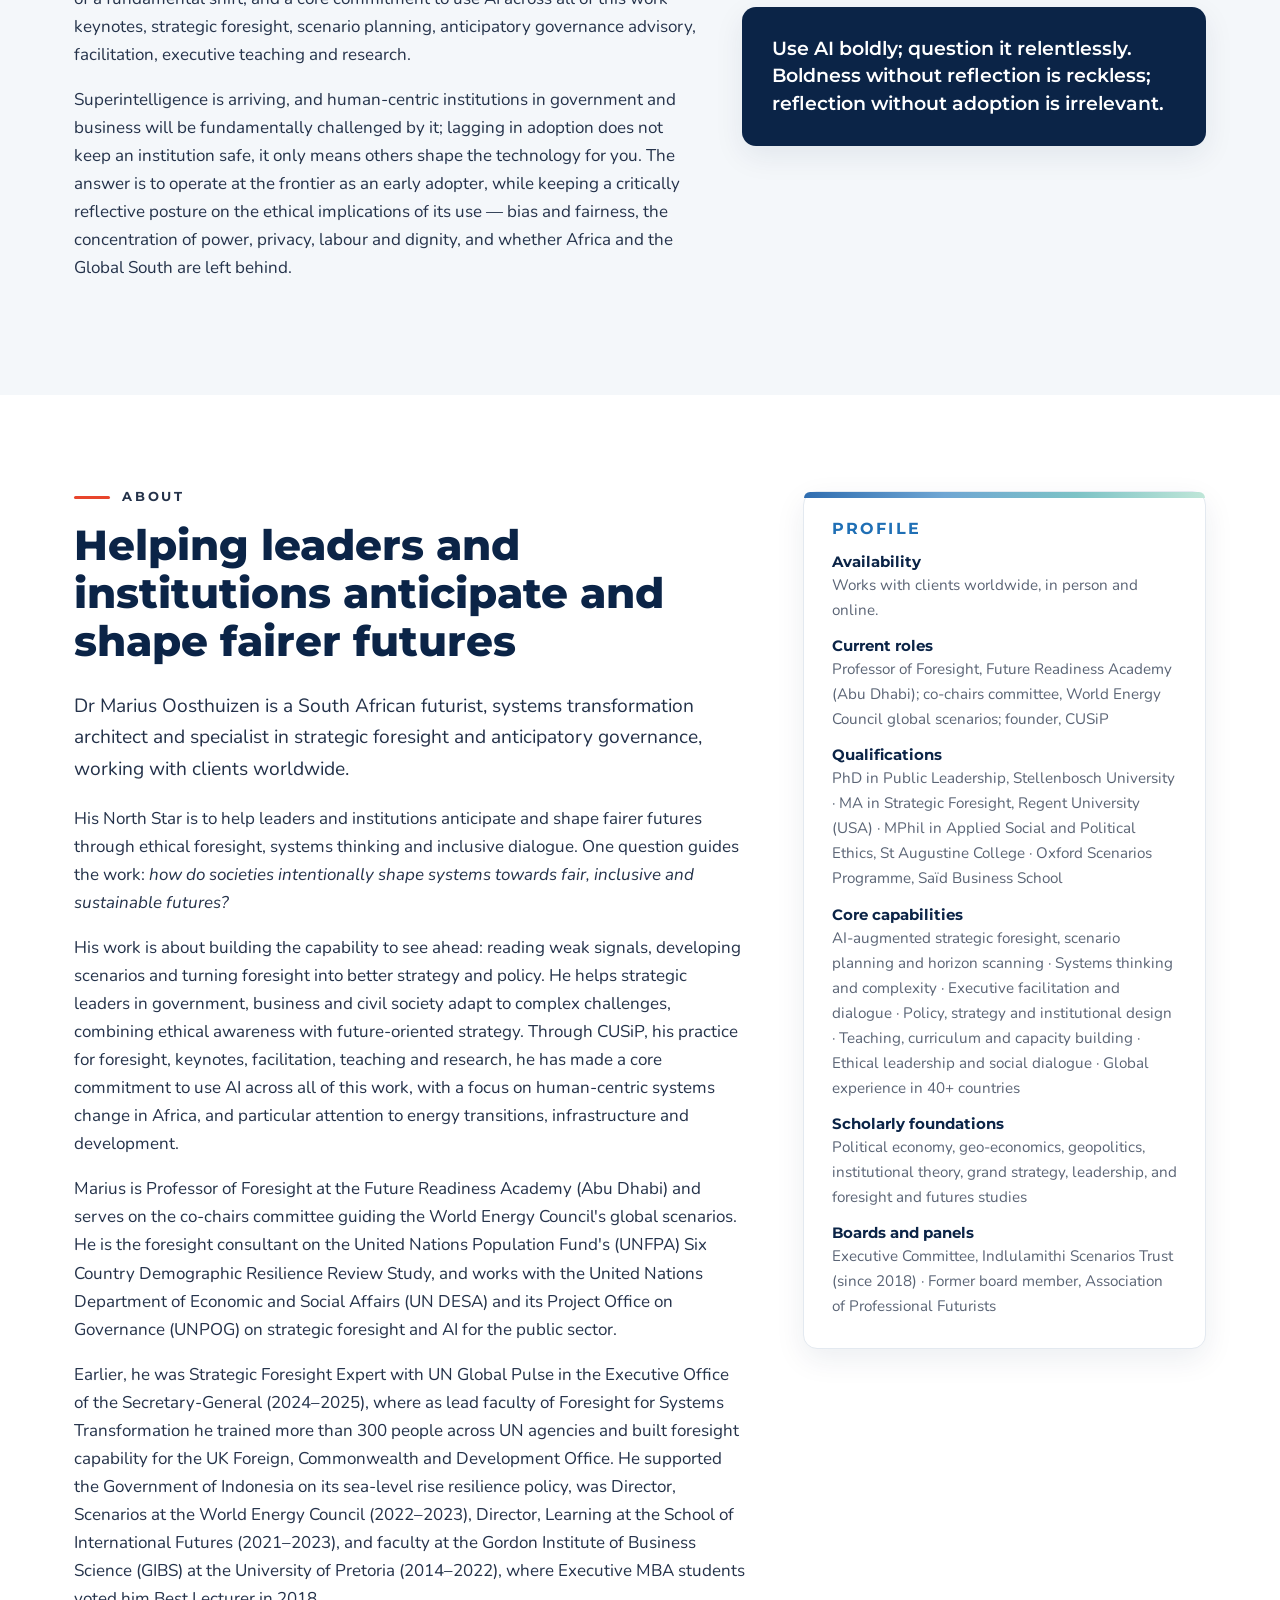
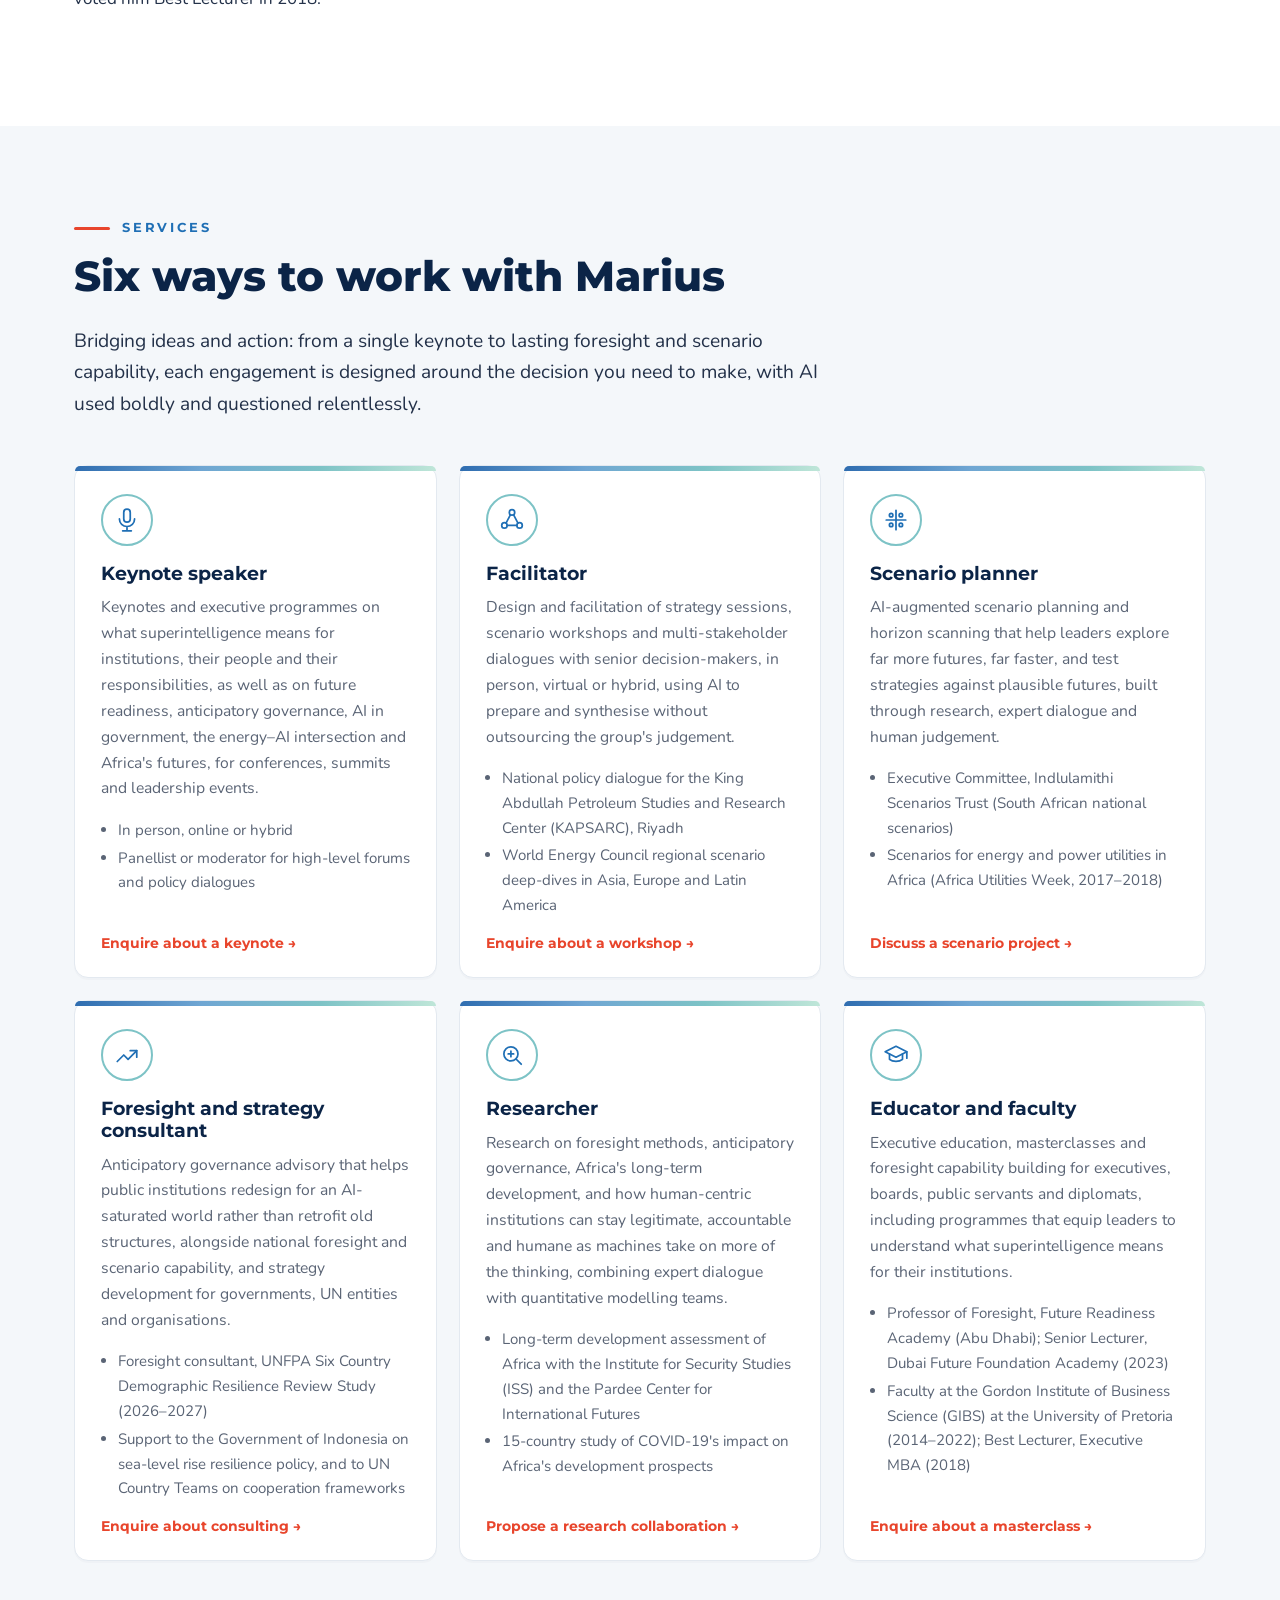
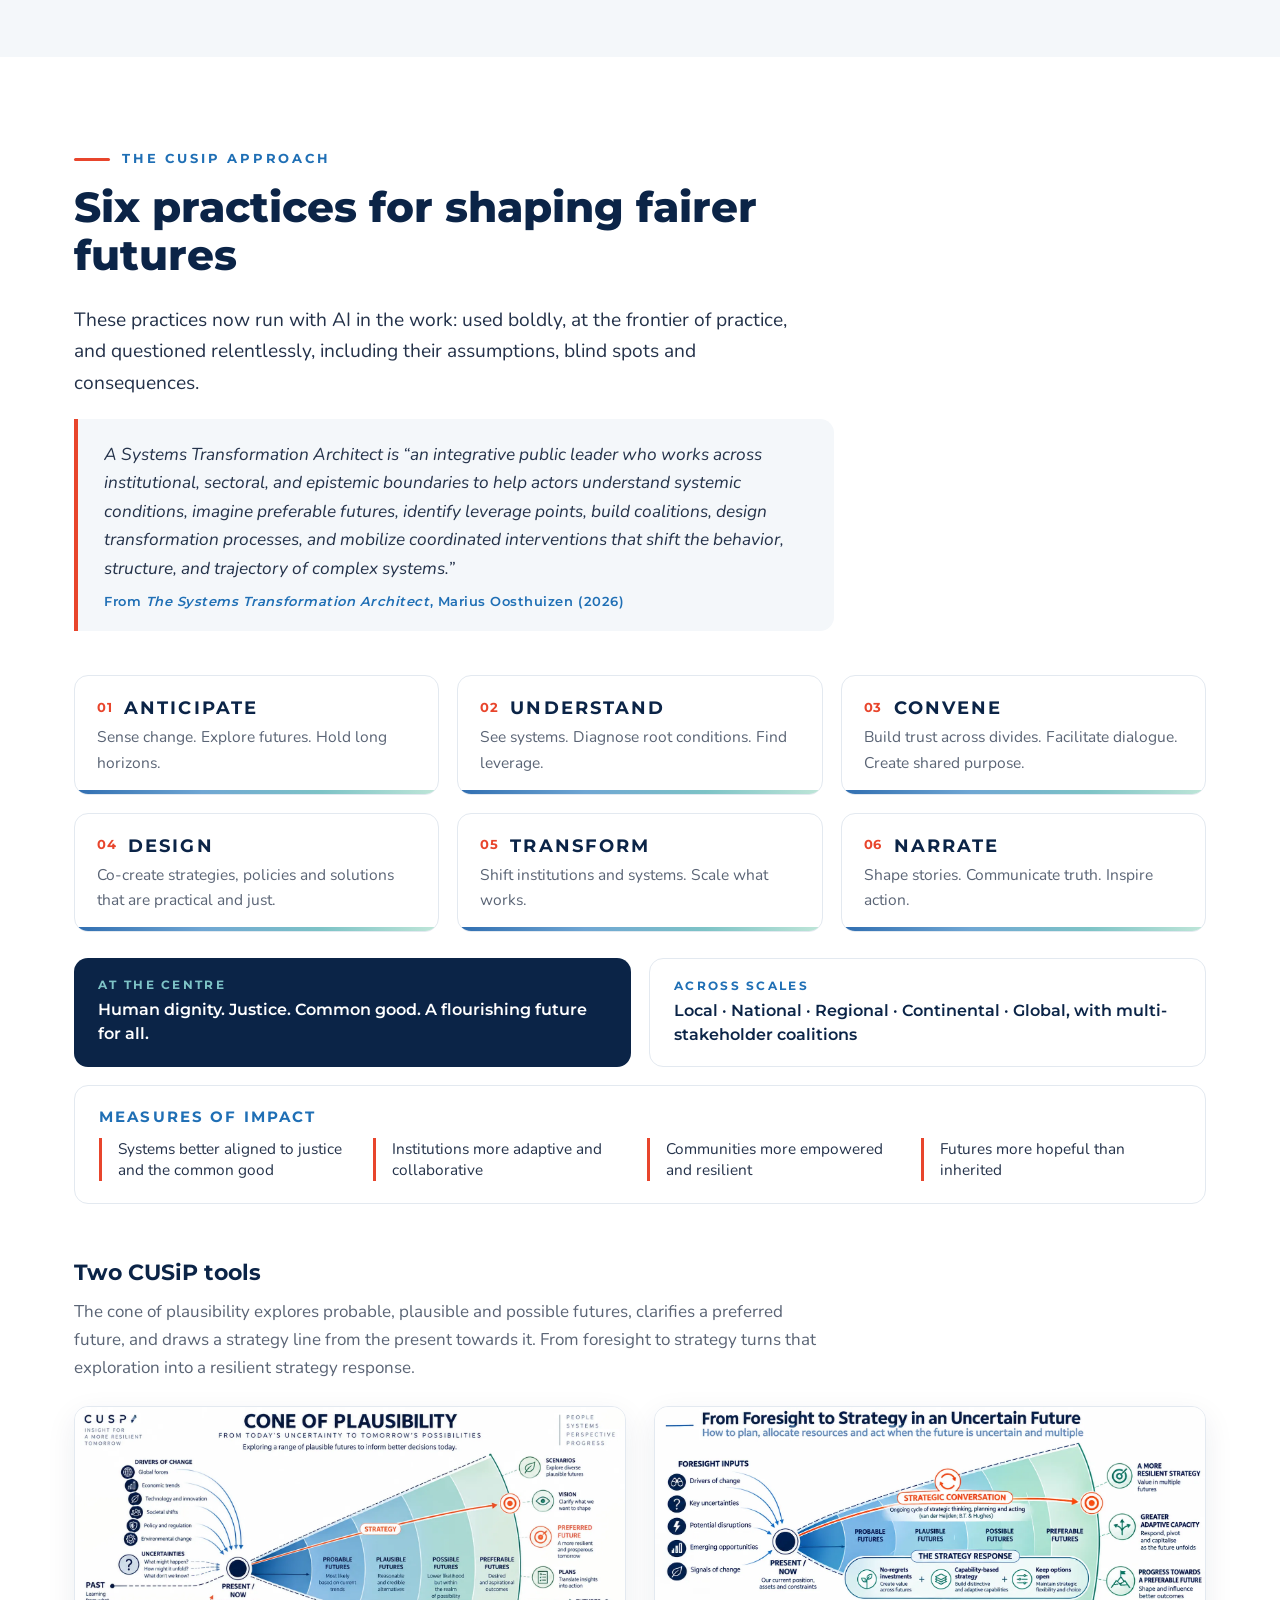
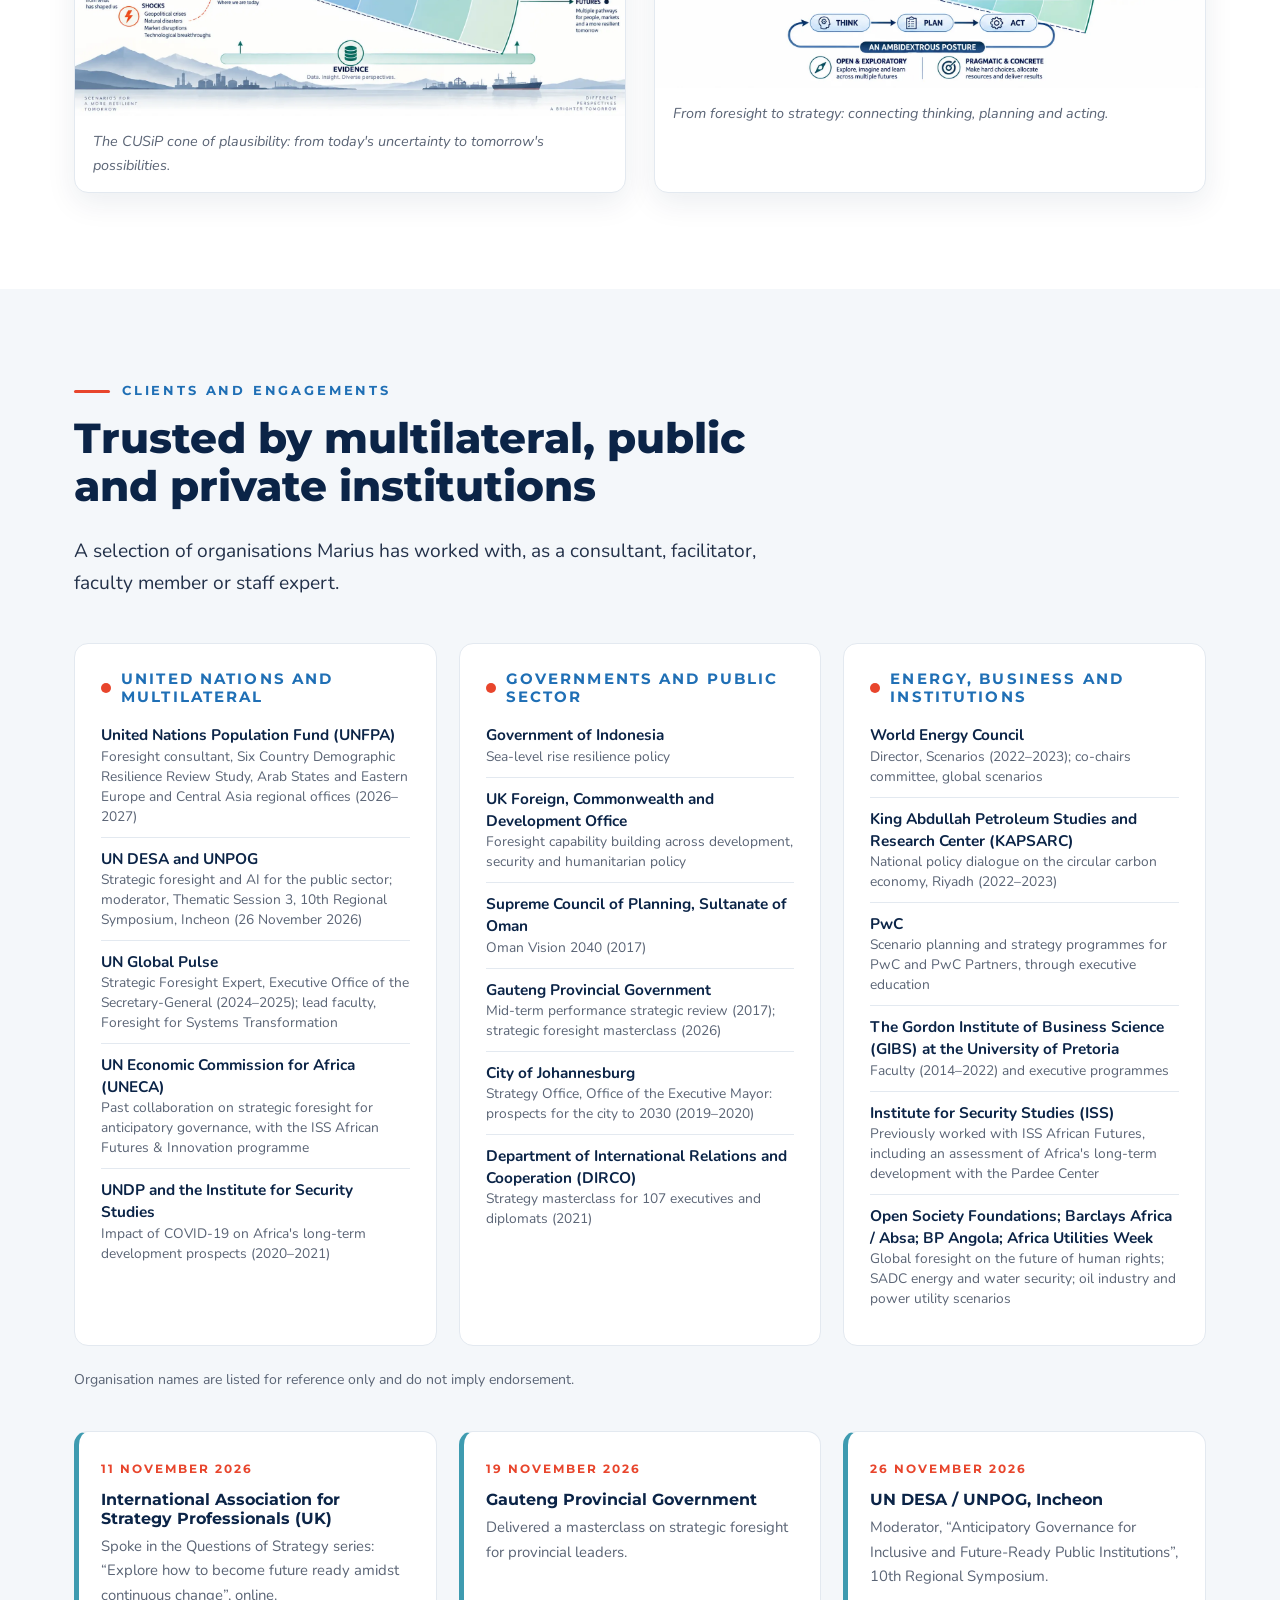
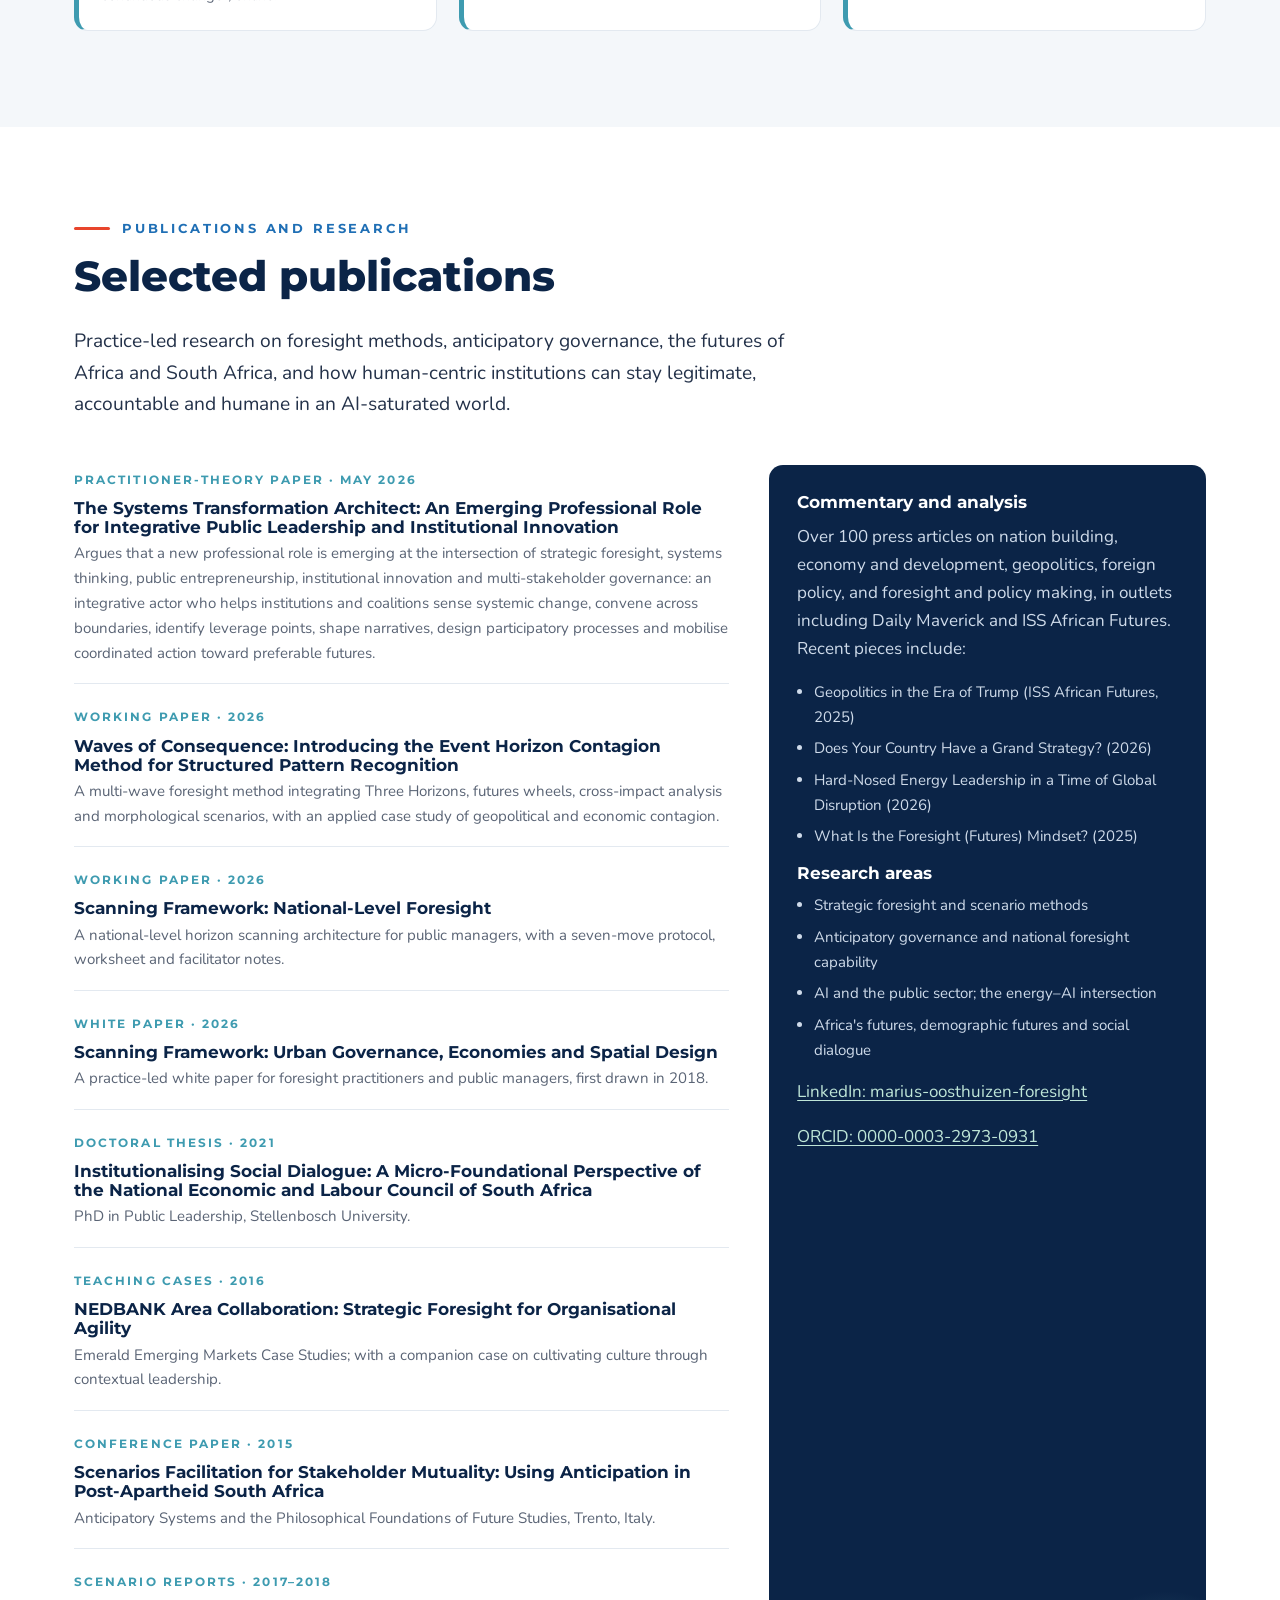
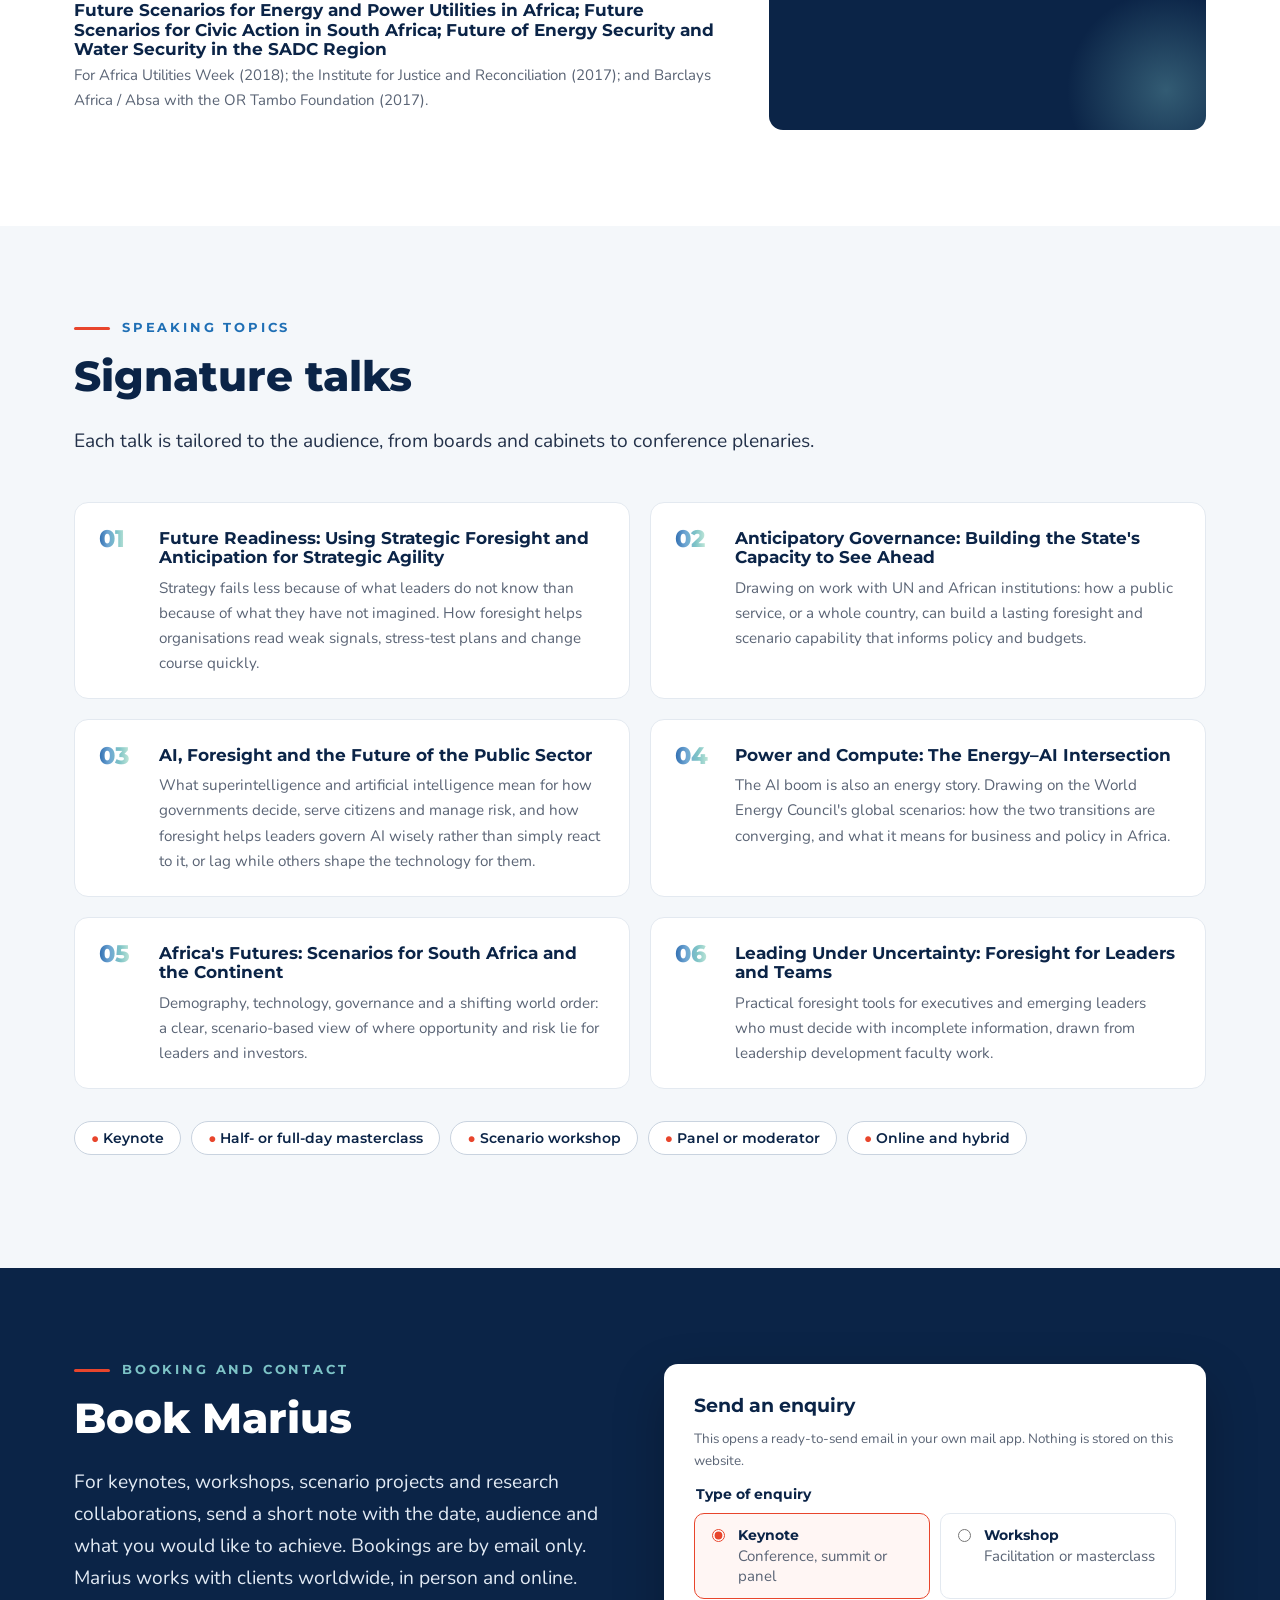
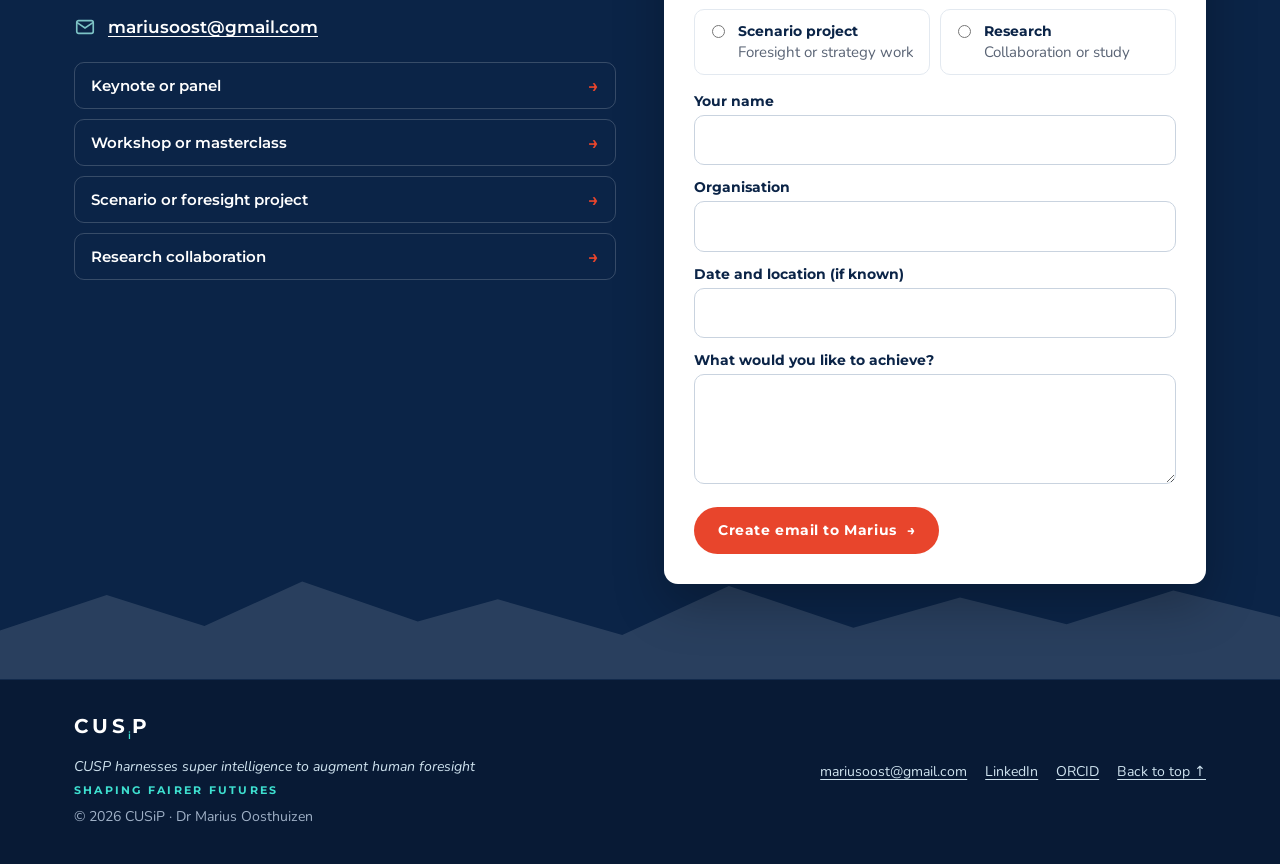
==== commit 572328e0: "Remove Pretoria location; works globally" ====
--- a/index.html
+++ b/index.html
@@ -37,7 +37,6 @@
   "honorificPrefix":"Dr",
   "jobTitle":"Systems Transformation Architect; strategic foresight and anticipatory governance specialist; Professor of Foresight, Future Readiness Academy (Abu Dhabi)",
   "email":"mailto:mariusoost@gmail.com",
-  "address":{"@type":"PostalAddress","addressLocality":"Pretoria","addressCountry":"ZA"},
   "worksFor":{"@type":"Organization","name":"CUSiP","alternateName":"CUSP Strategic Foresight","foundingDate":"2015"},
   "alumniOf":[{"@type":"CollegeOrUniversity","name":"Stellenbosch University"},{"@type":"CollegeOrUniversity","name":"Regent University"}],
   "sameAs":["https://orcid.org/0000-0003-2973-0931","https://www.linkedin.com/in/marius-oosthuizen-foresight/"]
@@ -73,7 +72,7 @@
 <section class="hero" aria-labelledby="hero-title">
   <div class="wrap hero-grid">
     <div>
-      <p class="eyebrow">Pretoria, South Africa</p>
+      <p class="eyebrow">Working globally</p>
       <p class="hero-wordmark wordmark" aria-label="CUSiP" role="img">CUS<span class="brand-i" aria-hidden="true">i</span>P</p>
       <p class="hero-tagline">CUSP harnesses super intelligence to augment human foresight</p>
       <p class="hero-purpose">shaping fairer futures</p>
@@ -160,7 +159,7 @@
     <div>
       <p class="kicker">About</p>
       <h2 id="about-title">Helping leaders and institutions anticipate and shape fairer futures</h2>
-      <p class="lede">Dr Marius Oosthuizen is a South African futurist, systems transformation architect and specialist in strategic foresight and anticipatory governance, based in Pretoria.</p>
+      <p class="lede">Dr Marius Oosthuizen is a South African futurist, systems transformation architect and specialist in strategic foresight and anticipatory governance, working with clients worldwide.</p>
       <p>His North Star is to help leaders and institutions anticipate and shape fairer futures through ethical foresight, systems thinking and inclusive dialogue. One question guides the work: <em>how do societies intentionally shape systems towards fair, inclusive and sustainable futures?</em></p>
       <p>His work is about building the capability to see ahead: reading weak signals, developing scenarios and turning foresight into better strategy and policy. He helps strategic leaders in government, business and civil society adapt to complex challenges, combining ethical awareness with future-oriented strategy. Through CUSiP, his practice for foresight, keynotes, facilitation, teaching and research, he has made a core commitment to use AI across all of this work, with a focus on human-centric systems change in Africa, and particular attention to energy transitions, infrastructure and development.</p>
       <p>Marius is Professor of Foresight at the Future Readiness Academy (Abu Dhabi) and serves on the co-chairs committee guiding the World Energy Council's global scenarios. He is the foresight consultant on the United Nations Population Fund's (UNFPA) Six Country Demographic Resilience Review Study, and works with the United Nations Department of Economic and Social Affairs (UN DESA) and its Project Office on Governance (UNPOG) on strategic foresight and AI for the public sector.</p>
@@ -170,7 +169,7 @@
       <div class="grad-bar" aria-hidden="true"></div>
       <h3 id="facts-title">Profile</h3>
       <dl>
-        <dt>Based in</dt><dd>Pretoria, South Africa. Available internationally and online.</dd>
+        <dt>Availability</dt><dd>Works with clients worldwide, in person and online.</dd>
         <dt>Current roles</dt><dd>Professor of Foresight, Future Readiness Academy (Abu Dhabi); co-chairs committee, World Energy Council global scenarios; founder, CUSiP</dd>
         <dt>Qualifications</dt><dd>PhD in Public Leadership, Stellenbosch University · MA in Strategic Foresight, Regent University (USA) · MPhil in Applied Social and Political Ethics, St Augustine College · Oxford Scenarios Programme, Saïd Business School</dd>
         <dt>Core capabilities</dt><dd>AI-augmented strategic foresight, scenario planning and horizon scanning · Systems thinking and complexity · Executive facilitation and dialogue · Policy, strategy and institutional design · Teaching, curriculum and capacity building · Ethical leadership and social dialogue · Global experience in 40+ countries</dd>
@@ -415,7 +414,7 @@
     <div>
       <p class="kicker">Booking and contact</p>
       <h2 id="book-title">Book Marius</h2>
-      <p class="lede">For keynotes, workshops, scenario projects and research collaborations, send a short note with the date, audience and what you would like to achieve. Bookings are by email only. Marius travels from Pretoria, South Africa, and works internationally and online.</p>
+      <p class="lede">For keynotes, workshops, scenario projects and research collaborations, send a short note with the date, audience and what you would like to achieve. Bookings are by email only. Marius works with clients worldwide, in person and online.</p>
       <p class="contact-line">
         <svg width="22" height="22" viewBox="0 0 24 24" fill="none" stroke="#7DC3C6" stroke-width="1.8" aria-hidden="true"><rect x="3" y="5" width="18" height="14" rx="2"/><path d="m3 7 9 6 9-6"/></svg>
         <a href="mailto:mariusoost@gmail.com">mariusoost@gmail.com</a>
@@ -457,7 +456,7 @@
       <span class="wordmark" aria-label="CUSiP" role="img">CUS<span class="brand-i" aria-hidden="true">i</span>P</span>
       <p class="footer-tag">CUSP harnesses super intelligence to augment human foresight</p>
       <p class="footer-purpose">shaping fairer futures</p>
-      <p style="margin:8px 0 0">© <span id="year">2026</span> CUSiP · Dr Marius Oosthuizen · Pretoria, South Africa</p>
+      <p style="margin:8px 0 0">© <span id="year">2026</span> CUSiP · Dr Marius Oosthuizen</p>
     </div>
     <ul>
       <li><a href="mailto:mariusoost@gmail.com">mariusoost@gmail.com</a></li>
